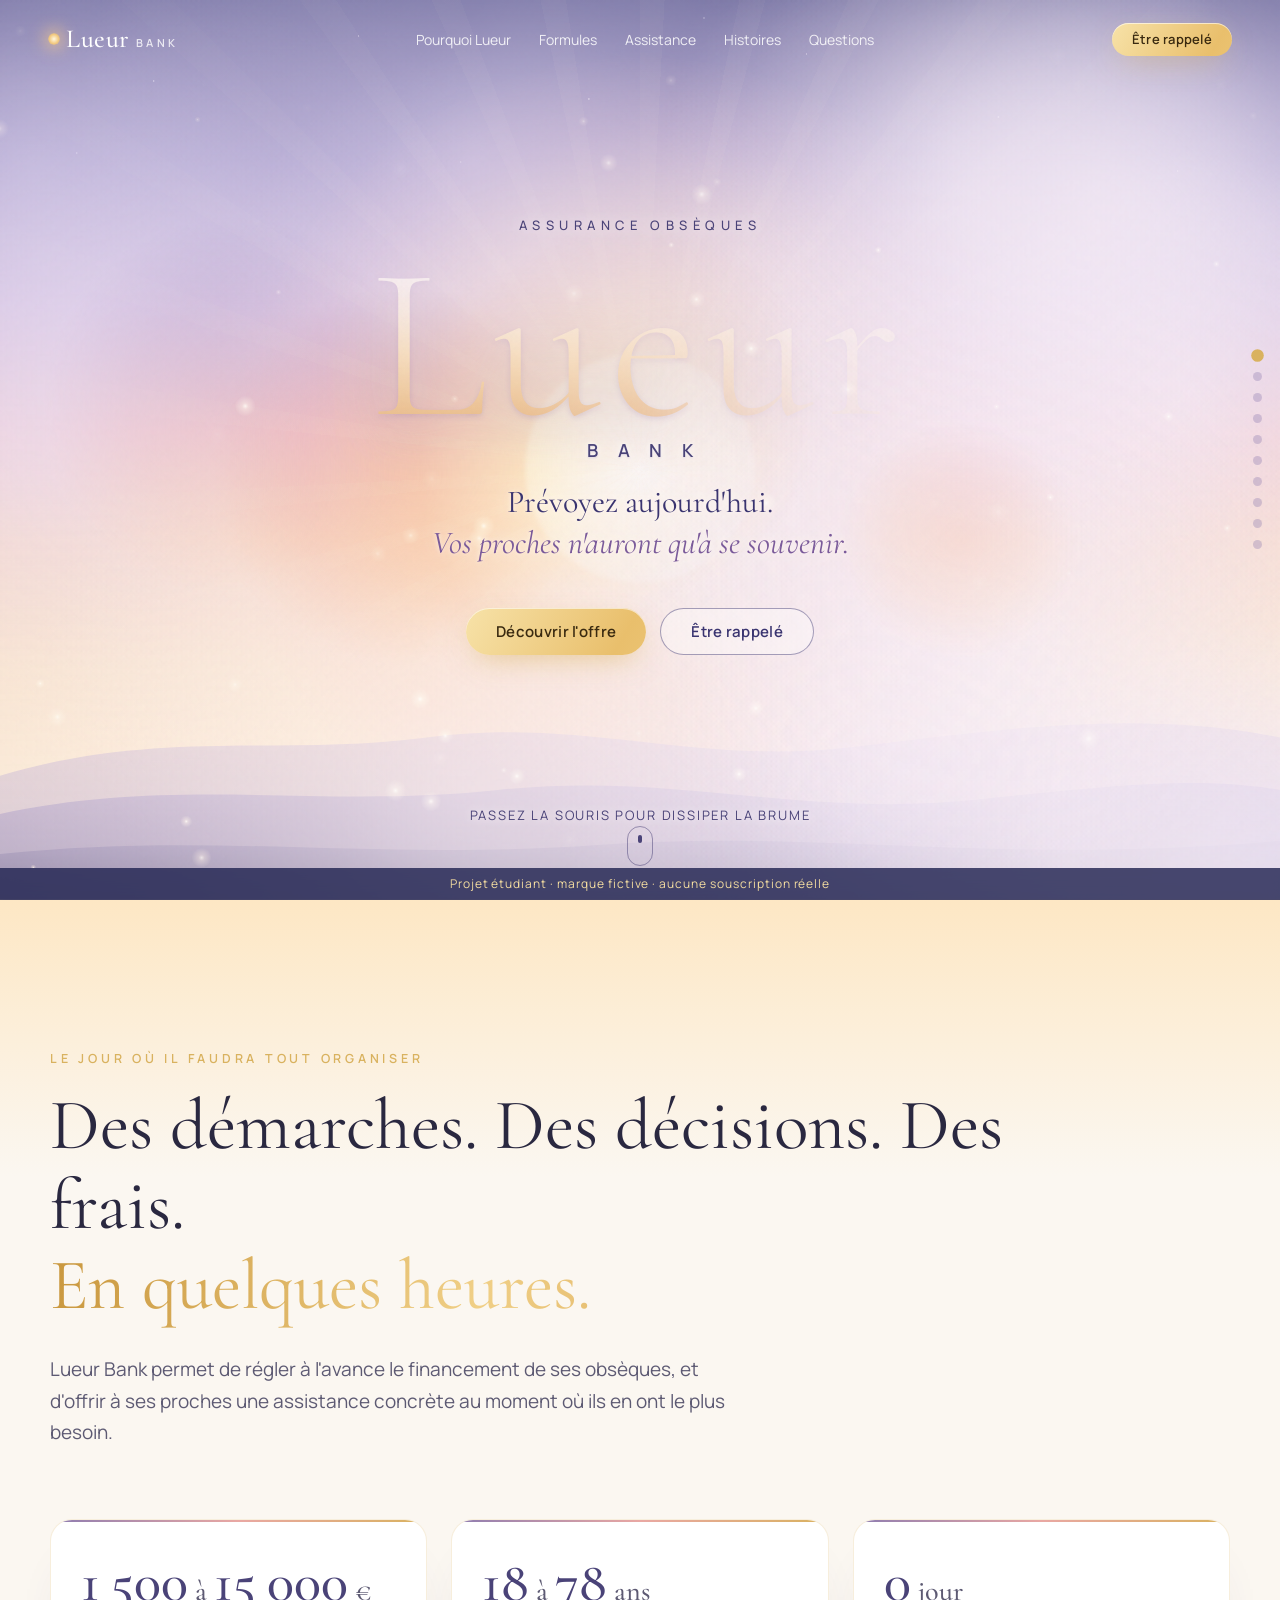
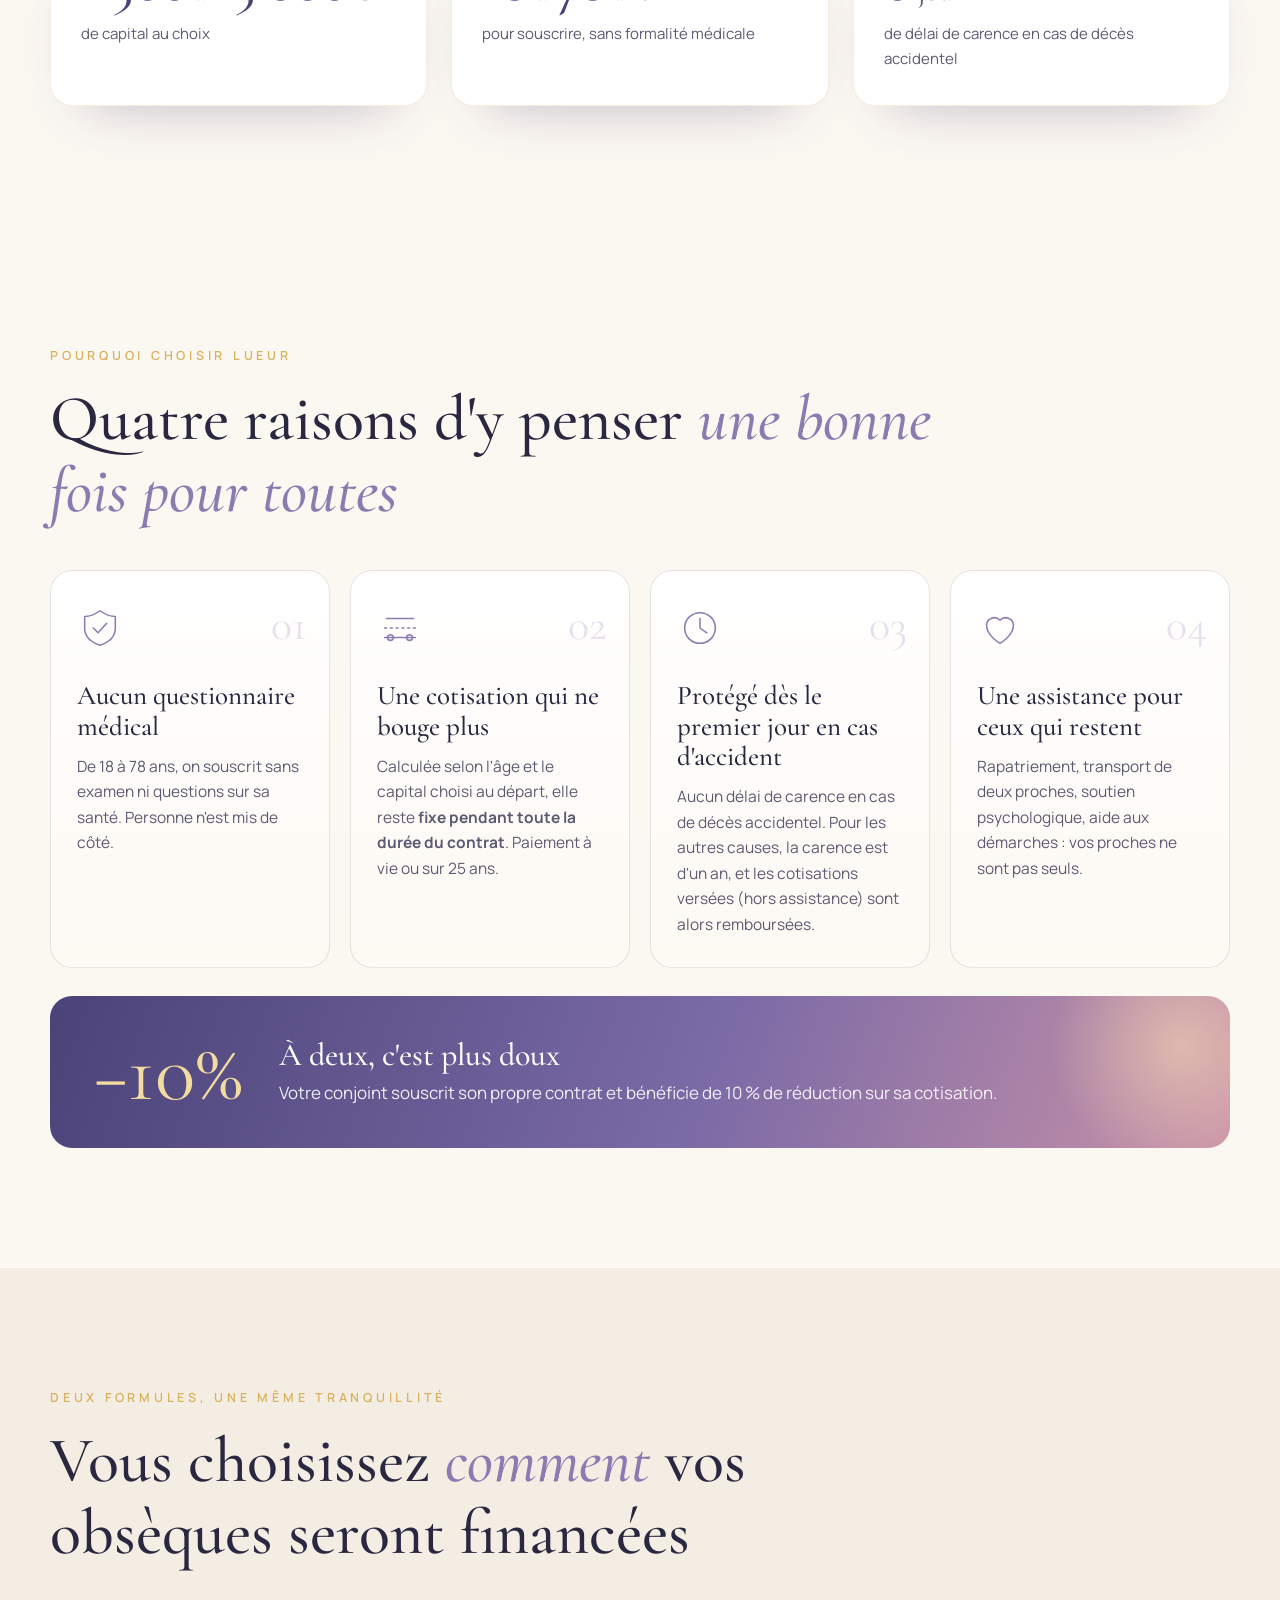
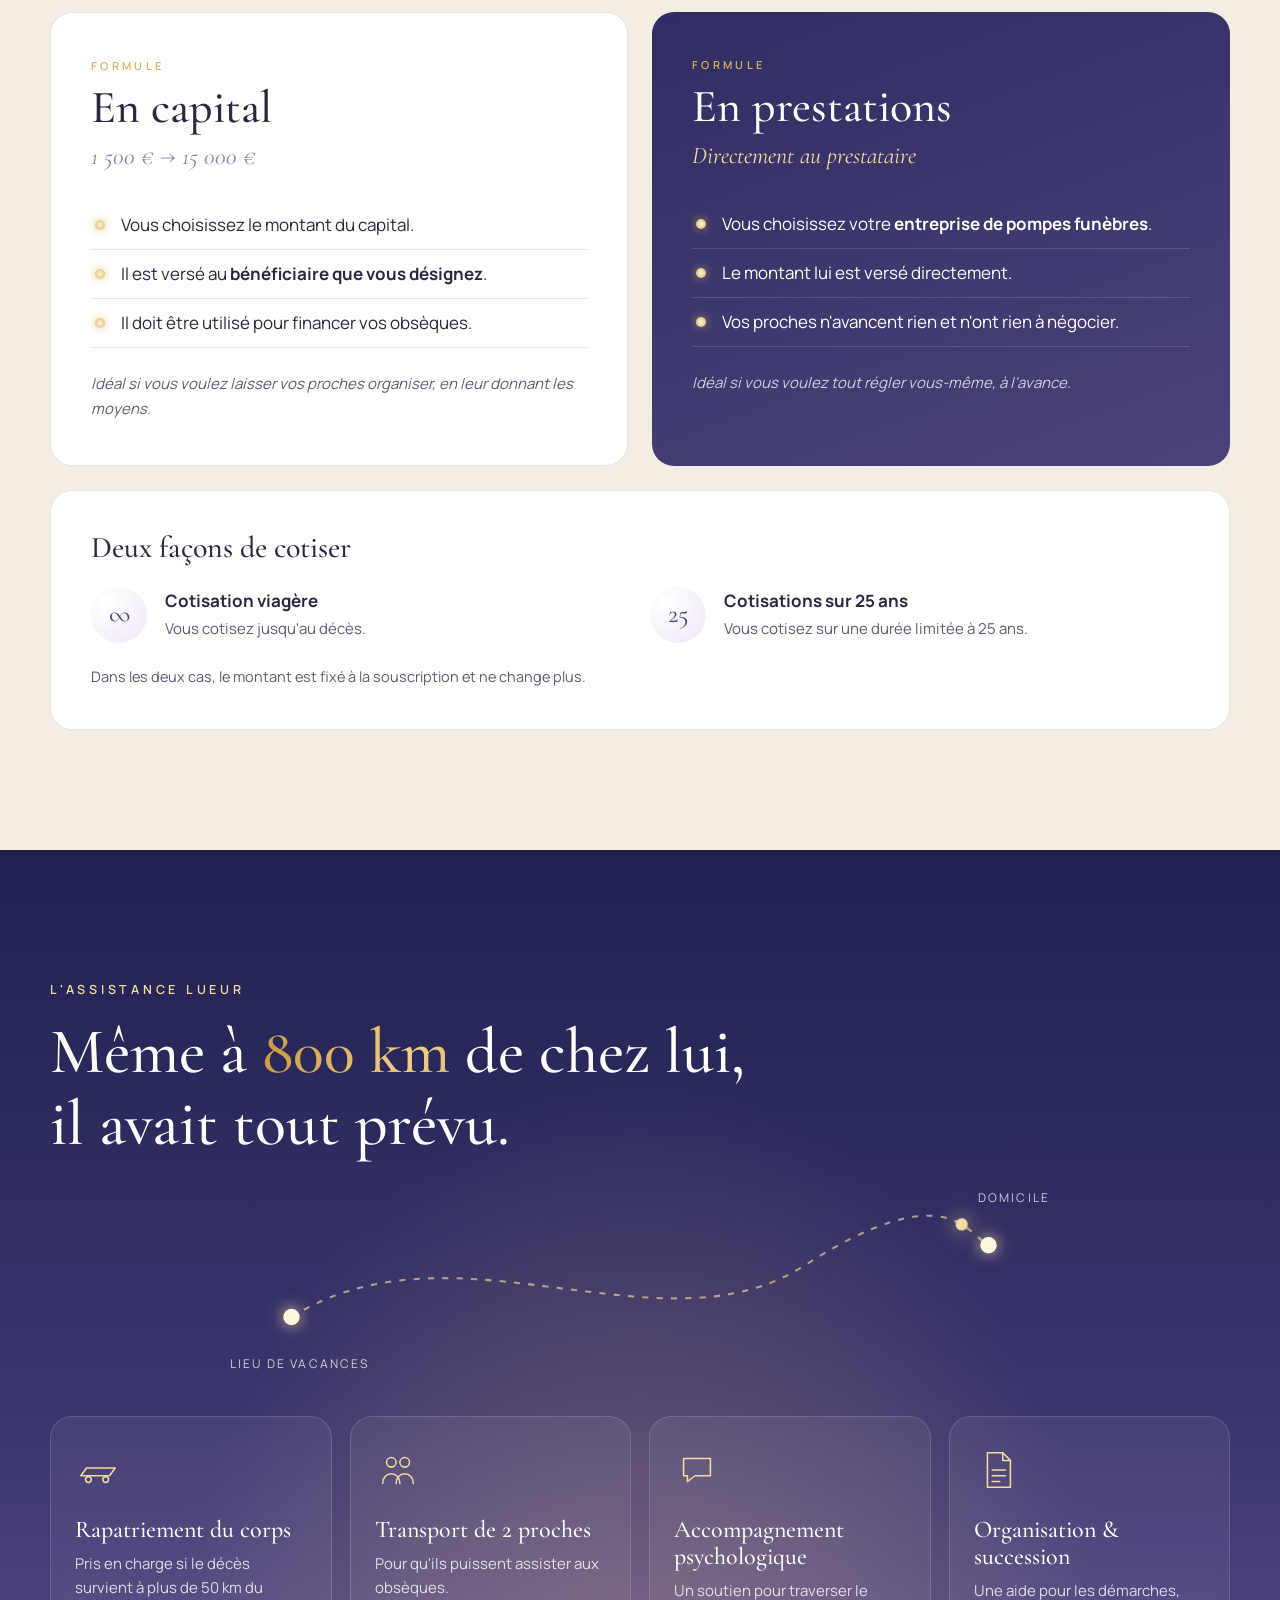
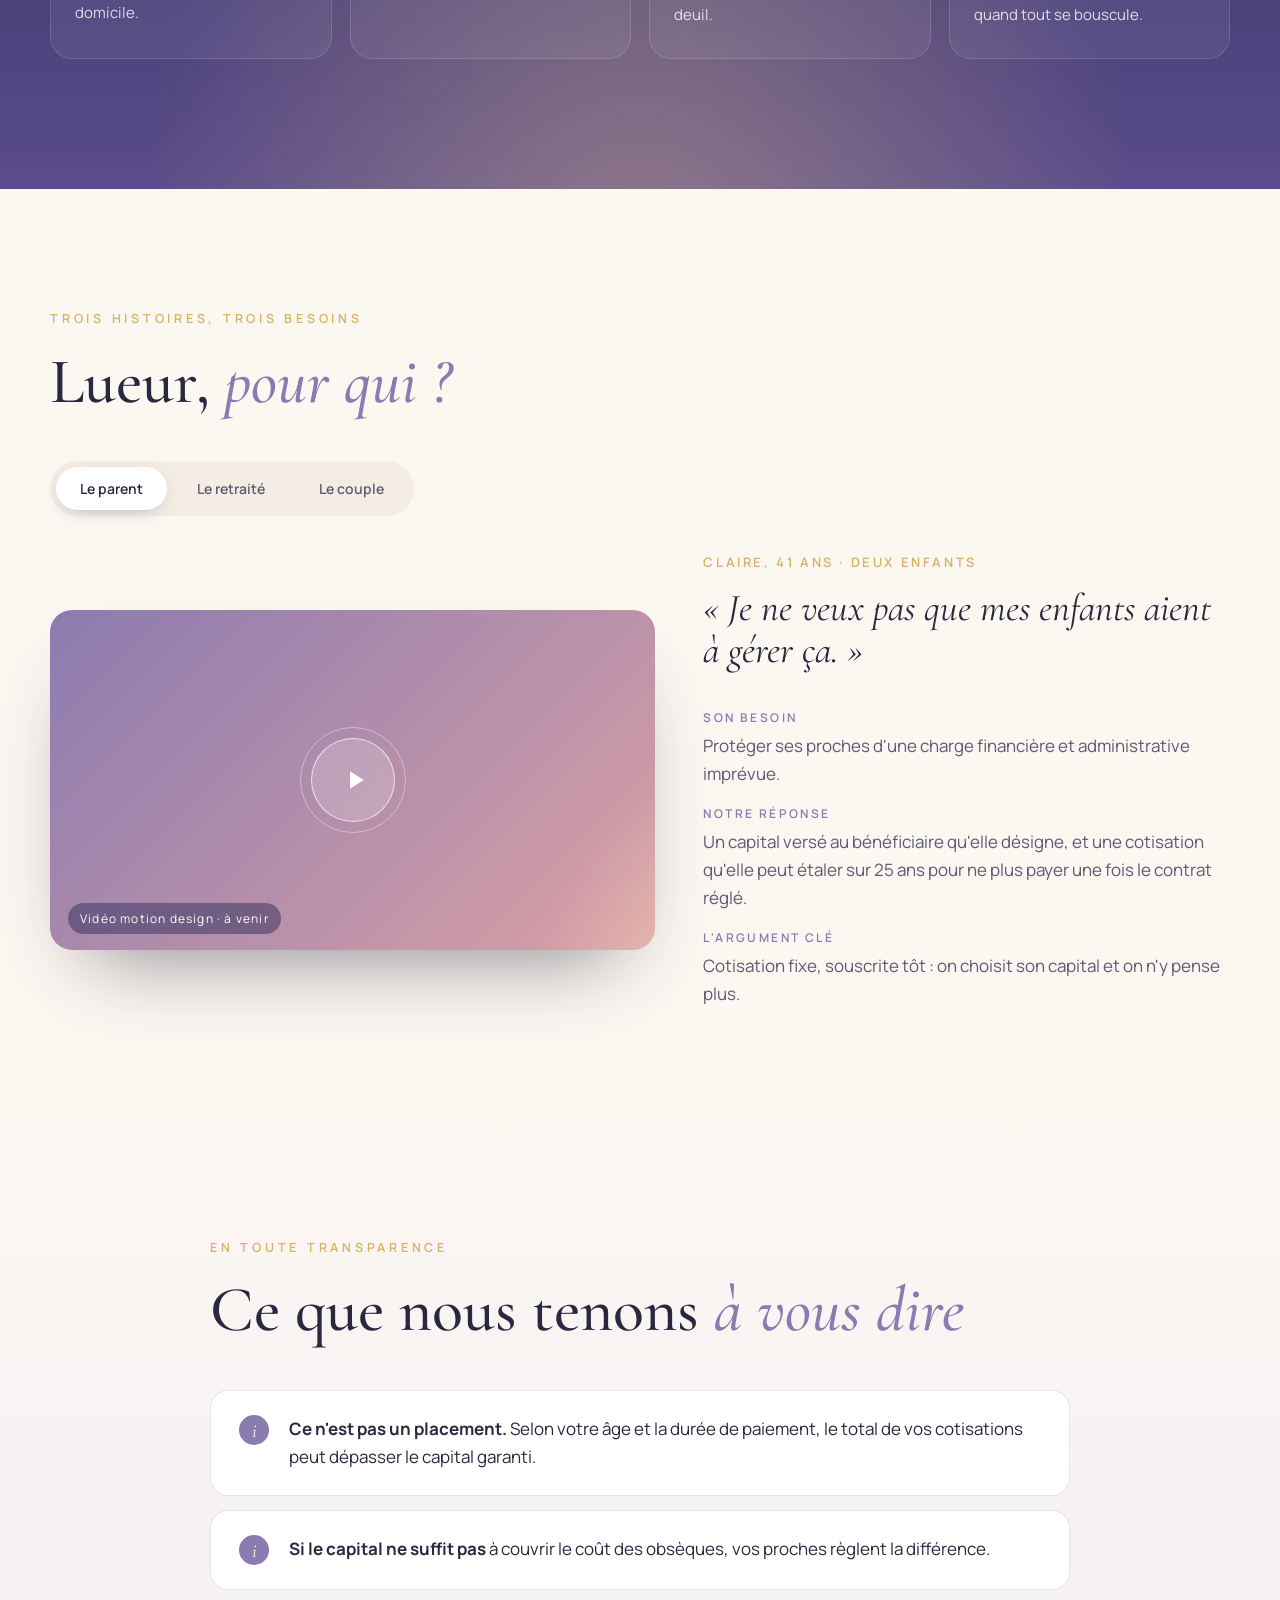
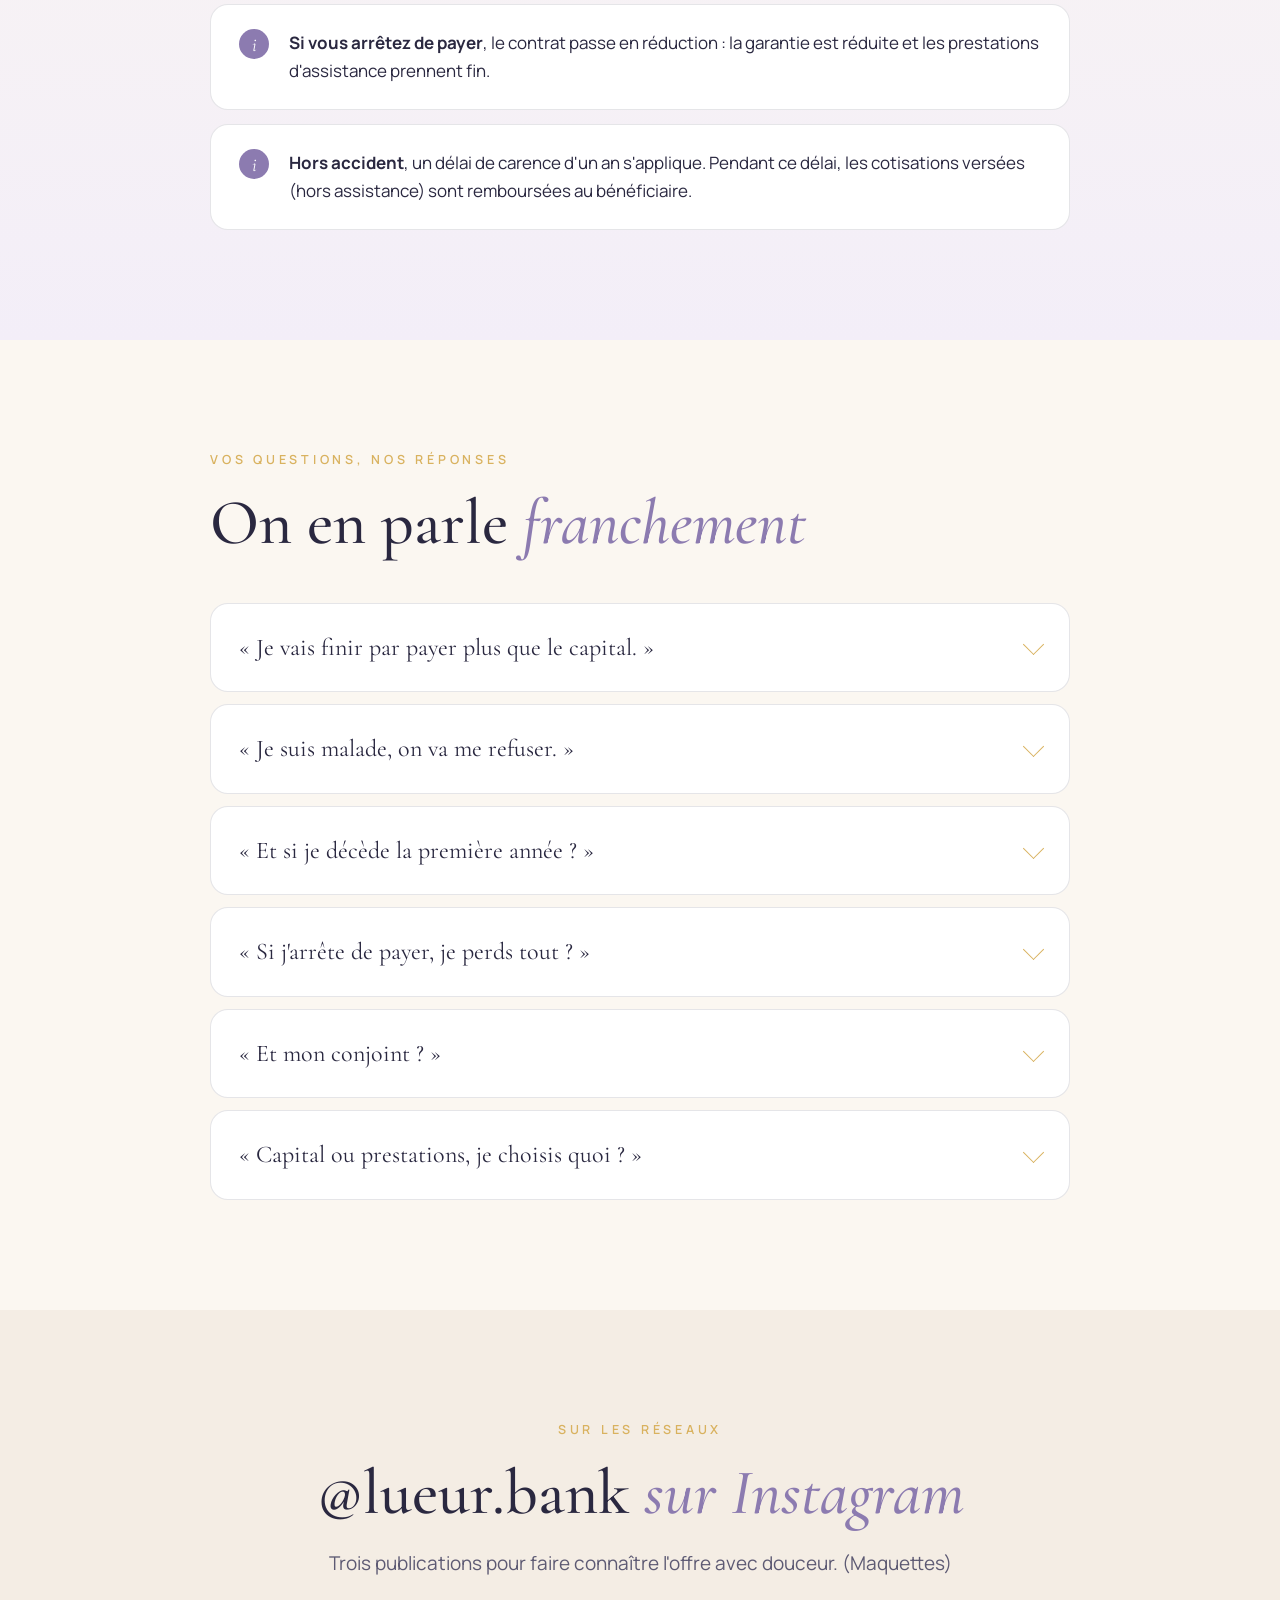
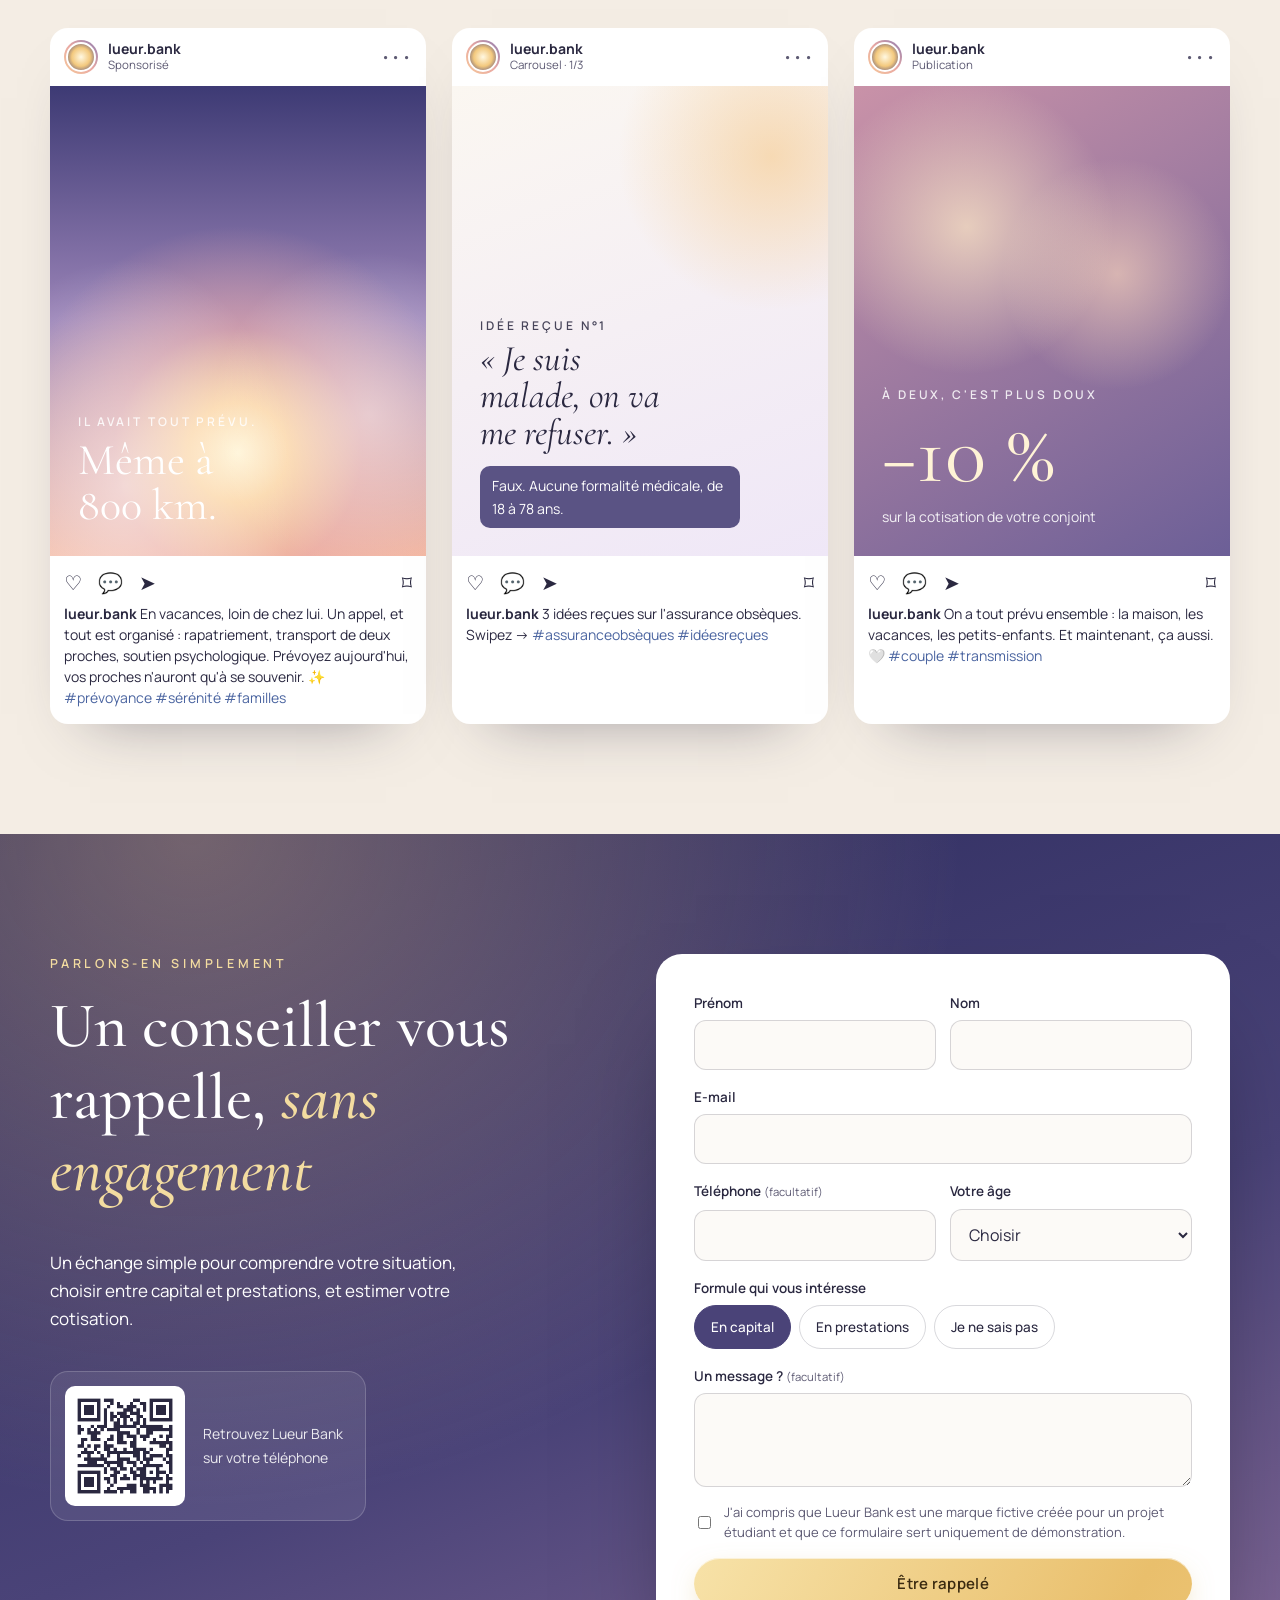
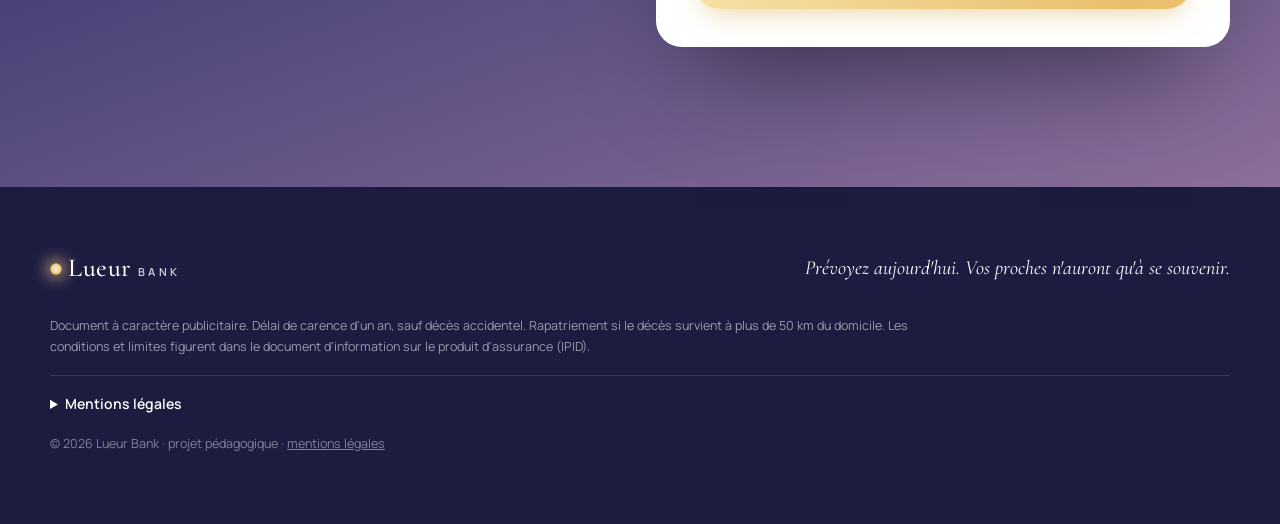
==== index.html @ b7b592e9 "Landing page Lueur Bank (projet étudiant, marque fictive) Co-Authored-By: Claude Opus 5.5 <noreply@a" ====
<!doctype html>
<html lang="fr">
<head>
<meta charset="utf-8">
<meta name="viewport" content="width=device-width, initial-scale=1">
<title>Lueur Bank · Assurance obsèques</title>
<meta name="description" content="Lueur Bank, l'assurance obsèques qui soulage vos proches. Projet étudiant, marque fictive.">
<meta name="robots" content="noindex">
<meta name="theme-color" content="#2b2d5c">
<link rel="icon" href="data:image/svg+xml,%3Csvg xmlns='http://www.w3.org/2000/svg' viewBox='0 0 64 64'%3E%3Cdefs%3E%3CradialGradient id='g'%3E%3Cstop offset='0' stop-color='%23fff6dc'/%3E%3Cstop offset='.5' stop-color='%23f6c98a'/%3E%3Cstop offset='1' stop-color='%23e9a8a3' stop-opacity='0'/%3E%3C/radialGradient%3E%3C/defs%3E%3Ccircle cx='32' cy='32' r='30' fill='url(%23g)'/%3E%3C/svg%3E">
<link rel="preconnect" href="https://fonts.googleapis.com">
<link rel="preconnect" href="https://fonts.gstatic.com" crossorigin>
<link href="https://fonts.googleapis.com/css2?family=Cormorant+Garamond:ital,wght@0,300;0,400;0,500;0,600;1,300;1,400&family=Manrope:wght@300;400;500;600;700&display=swap" rel="stylesheet">
<link rel="stylesheet" href="style.css">
</head>
<body>

<div class="fiction-ribbon">Projet étudiant · marque fictive · aucune souscription réelle</div>

<header class="topbar" id="topbar">
  <a href="#accueil" class="brand" aria-label="Lueur Bank, accueil">
    <span class="brand-dot"></span><span class="brand-name">Lueur</span><span class="brand-bank">Bank</span>
  </a>
  <nav class="topnav" aria-label="Navigation principale">
    <a href="#raisons">Pourquoi Lueur</a>
    <a href="#formules">Formules</a>
    <a href="#assistance">Assistance</a>
    <a href="#histoires">Histoires</a>
    <a href="#questions">Questions</a>
  </nav>
  <a href="#contact" class="btn btn-small">Être rappelé</a>
</header>

<nav class="dots" aria-label="Sections"></nav>

<main>

<!-- ============ HERO ============ -->
<section class="hero" id="accueil" data-title="Accueil">
  <div class="sky" aria-hidden="true">
    <div class="sky-stars"></div>
    <div class="sun"><div class="sun-core"></div></div>
    <div class="rays"></div>
    <svg class="hills" viewBox="0 0 1440 320" preserveAspectRatio="none">
      <defs>
        <linearGradient id="h1" x1="0" y1="0" x2="0" y2="1"><stop offset="0" stop-color="#b9a3c9"/><stop offset="1" stop-color="#8c7bb0"/></linearGradient>
        <linearGradient id="h2" x1="0" y1="0" x2="0" y2="1"><stop offset="0" stop-color="#9a87bb"/><stop offset="1" stop-color="#6c5f97"/></linearGradient>
        <linearGradient id="h3" x1="0" y1="0" x2="0" y2="1"><stop offset="0" stop-color="#7a6ba3"/><stop offset="1" stop-color="#4a4378"/></linearGradient>
      </defs>
      <path fill="url(#h1)" opacity=".55" d="M0 190 C 180 140 320 170 480 150 C 660 128 780 180 960 160 C 1120 142 1280 120 1440 150 L1440 320 L0 320Z"/>
      <path fill="url(#h2)" opacity=".75" d="M0 230 C 200 190 360 225 560 205 C 760 185 900 235 1100 215 C 1250 200 1350 190 1440 205 L1440 320 L0 320Z"/>
      <path fill="url(#h3)" d="M0 272 C 240 248 420 280 680 262 C 920 246 1120 284 1440 258 L1440 320 L0 320Z"/>
    </svg>
  </div>

  <div class="hero-content hero-under" aria-hidden="true">
    <p class="ghost eyebrow reveal-hero" style="--d:.4s">Assurance obsèques</p>
    <div class="hero-title">
      <span class="ht-word" aria-hidden="true">
        <span style="--i:0">L</span><span style="--i:1">u</span><span style="--i:2">e</span><span style="--i:3">u</span><span style="--i:4">r</span>
      </span>
      <span class="ht-bank" aria-hidden="true">Bank</span>
    </div>
    <p class="ghost hero-tagline reveal-hero" style="--d:2.2s">Prévoyez aujourd'hui.<br><em>Vos proches n'auront qu'à se souvenir.</em></p>
    <div class="ghost hero-ctas reveal-hero" style="--d:2.6s">
      <a href="#raisons" class="btn">Découvrir l'offre</a>
      <a href="#contact" class="btn btn-ghost">Être rappelé</a>
    </div>
  </div>

  <canvas class="fog" id="fog" aria-hidden="true"></canvas>
  <canvas class="motes" id="motes" aria-hidden="true"></canvas>

  <div class="hero-content hero-over">
    <p class="eyebrow reveal-hero" style="--d:.4s">Assurance obsèques</p>
    <h1 class="hero-title" aria-label="Lueur Bank">
      <span class="ht-word ghost" aria-hidden="true">
        <span style="--i:0">L</span><span style="--i:1">u</span><span style="--i:2">e</span><span style="--i:3">u</span><span style="--i:4">r</span>
      </span>
      <span class="ht-bank ghost" aria-hidden="true">Bank</span>
    </h1>
    <p class="hero-tagline reveal-hero" style="--d:2.2s">Prévoyez aujourd'hui.<br><em>Vos proches n'auront qu'à se souvenir.</em></p>
    <div class="hero-ctas reveal-hero" style="--d:2.6s">
      <a href="#raisons" class="btn">Découvrir l'offre</a>
      <a href="#contact" class="btn btn-ghost">Être rappelé</a>
    </div>
  </div>


  <p class="hero-hint" id="heroHint"><span class="hint-pc">Passez la souris pour dissiper la brume</span><span class="hint-mobile">Touchez l'écran pour dissiper la brume</span></p>
  <a href="#promesse" class="scroll-cue" aria-label="Descendre"><span></span></a>
</section>

<!-- ============ PROMESSE ============ -->
<section class="promise" id="promesse" data-title="La promesse">
  <div class="wrap">
    <p class="kicker reveal">Le jour où il faudra tout organiser</p>
    <h2 class="big-line reveal">Des démarches. Des décisions. Des frais.<br><span class="gold-text">En quelques heures.</span></h2>
    <p class="lead reveal">Lueur Bank permet de régler à l'avance le financement de ses obsèques, et d'offrir à ses proches une assistance concrète au moment où ils en ont le plus besoin.</p>

    <div class="stats">
      <div class="stat reveal">
        <div class="stat-num"><span data-count="1500" data-format="eur">1 500</span><small> à </small><span data-count="15000" data-format="eur">15 000</span><small> €</small></div>
        <div class="stat-label">de capital au choix</div>
      </div>
      <div class="stat reveal">
        <div class="stat-num"><span data-count="18">18</span><small> à </small><span data-count="78">78</span><small> ans</small></div>
        <div class="stat-label">pour souscrire, sans formalité médicale</div>
      </div>
      <div class="stat reveal">
        <div class="stat-num"><span data-count="0" data-from="365">0</span><small> jour</small></div>
        <div class="stat-label">de délai de carence en cas de décès accidentel</div>
      </div>
    </div>
  </div>
</section>

<!-- ============ RAISONS ============ -->
<section class="reasons" id="raisons" data-title="Pourquoi Lueur">
  <div class="wrap">
    <p class="kicker reveal">Pourquoi choisir Lueur</p>
    <h2 class="section-title reveal">Quatre raisons d'y penser <em>une bonne fois pour toutes</em></h2>

    <div class="reason-grid">
      <article class="reason reveal">
        <div class="reason-n">01</div>
        <svg class="ico" viewBox="0 0 48 48" aria-hidden="true"><path d="M24 6c-7 5-13 6-16 6v12c0 9 7 15 16 18 9-3 16-9 16-18V12c-3 0-9-1-16-6z"/><path d="M17 24l5 5 9-10"/></svg>
        <h3>Aucun questionnaire médical</h3>
        <p>De 18 à 78 ans, on souscrit sans examen ni questions sur sa santé. Personne n'est mis de côté.</p>
      </article>
      <article class="reason reveal">
        <div class="reason-n">02</div>
        <svg class="ico" viewBox="0 0 48 48" aria-hidden="true"><path d="M8 34h32"/><path d="M8 24h32" stroke-dasharray="2 4"/><circle cx="14" cy="34" r="3"/><circle cx="34" cy="34" r="3"/><path d="M10 14h28"/></svg>
        <h3>Une cotisation qui ne bouge plus</h3>
        <p>Calculée selon l'âge et le capital choisi au départ, elle reste <strong>fixe pendant toute la durée du contrat</strong>. Paiement à vie ou sur 25 ans.</p>
      </article>
      <article class="reason reveal">
        <div class="reason-n">03</div>
        <svg class="ico" viewBox="0 0 48 48" aria-hidden="true"><circle cx="24" cy="24" r="16"/><path d="M24 14v10l7 5"/></svg>
        <h3>Protégé dès le premier jour en cas d'accident</h3>
        <p>Aucun délai de carence en cas de décès accidentel. Pour les autres causes, la carence est d'un an, et les cotisations versées (hors assistance) sont alors remboursées.</p>
      </article>
      <article class="reason reveal">
        <div class="reason-n">04</div>
        <svg class="ico" viewBox="0 0 48 48" aria-hidden="true"><path d="M24 40s-14-8-14-19a8 8 0 0114-5 8 8 0 0114 5c0 11-14 19-14 19z"/></svg>
        <h3>Une assistance pour ceux qui restent</h3>
        <p>Rapatriement, transport de deux proches, soutien psychologique, aide aux démarches : vos proches ne sont pas seuls.</p>
      </article>
    </div>

    <div class="couple-band reveal">
      <div class="couple-pct"><span>−10</span>%</div>
      <div>
        <h3>À deux, c'est plus doux</h3>
        <p>Votre conjoint souscrit son propre contrat et bénéficie de 10 % de réduction sur sa cotisation.</p>
      </div>
    </div>
  </div>
</section>

<!-- ============ FORMULES ============ -->
<section class="formulas" id="formules" data-title="Formules">
  <div class="wrap">
    <p class="kicker reveal">Deux formules, une même tranquillité</p>
    <h2 class="section-title reveal">Vous choisissez <em>comment</em> vos obsèques seront financées</h2>

    <div class="formula-grid">
      <article class="formula reveal">
        <div class="formula-tag">Formule</div>
        <h3>En capital</h3>
        <p class="formula-amount">1 500 € → 15 000 €</p>
        <ul>
          <li>Vous choisissez le montant du capital.</li>
          <li>Il est versé au <strong>bénéficiaire que vous désignez</strong>.</li>
          <li>Il doit être utilisé pour financer vos obsèques.</li>
        </ul>
        <p class="formula-for">Idéal si vous voulez laisser vos proches organiser, en leur donnant les moyens.</p>
      </article>
      <article class="formula formula-alt reveal">
        <div class="formula-tag">Formule</div>
        <h3>En prestations</h3>
        <p class="formula-amount">Directement au prestataire</p>
        <ul>
          <li>Vous choisissez votre <strong>entreprise de pompes funèbres</strong>.</li>
          <li>Le montant lui est versé directement.</li>
          <li>Vos proches n'avancent rien et n'ont rien à négocier.</li>
        </ul>
        <p class="formula-for">Idéal si vous voulez tout régler vous-même, à l'avance.</p>
      </article>
    </div>

    <div class="pay reveal">
      <h3>Deux façons de cotiser</h3>
      <div class="pay-grid">
        <div class="pay-item">
          <div class="pay-ico">∞</div>
          <div><strong>Cotisation viagère</strong><p>Vous cotisez jusqu'au décès.</p></div>
        </div>
        <div class="pay-item">
          <div class="pay-ico">25</div>
          <div><strong>Cotisations sur 25 ans</strong><p>Vous cotisez sur une durée limitée à 25 ans.</p></div>
        </div>
      </div>
      <p class="pay-note">Dans les deux cas, le montant est fixé à la souscription et ne change plus.</p>
    </div>
  </div>
</section>

<!-- ============ ASSISTANCE ============ -->
<section class="assist" id="assistance" data-title="Assistance">
  <div class="wrap">
    <p class="kicker reveal">L'assistance Lueur</p>
    <h2 class="section-title light reveal">Même à <span class="gold-text">800 km</span> de chez lui,<br>il avait tout prévu.</h2>

    <div class="journey reveal" aria-hidden="true">
      <svg viewBox="0 0 800 160" class="journey-svg">
        <path id="jpath" d="M60 120 C 220 20 420 160 560 70 S 720 40 740 50" class="journey-line"/>
        <circle cx="60" cy="120" r="8" class="j-pt"/>
        <circle cx="740" cy="50" r="8" class="j-pt"/>
        <circle r="6" class="j-runner"><animateMotion dur="5s" repeatCount="indefinite" rotate="auto"><mpath href="#jpath"/></animateMotion></circle>
      </svg>
      <div class="j-label j-a">Lieu de vacances</div>
      <div class="j-label j-b">Domicile</div>
    </div>

    <div class="assist-grid">
      <div class="assist-item reveal">
        <svg class="ico" viewBox="0 0 48 48"><path d="M6 30h30l6-8H12z"/><circle cx="14" cy="34" r="3"/><circle cx="32" cy="34" r="3"/></svg>
        <h3>Rapatriement du corps</h3>
        <p>Pris en charge si le décès survient à plus de 50 km du domicile.</p>
      </div>
      <div class="assist-item reveal">
        <svg class="ico" viewBox="0 0 48 48"><circle cx="17" cy="16" r="5"/><circle cx="31" cy="16" r="5"/><path d="M8 38c0-6 4-10 9-10s9 4 9 10M22 38c0-6 4-10 9-10s9 4 9 10"/></svg>
        <h3>Transport de 2 proches</h3>
        <p>Pour qu'ils puissent assister aux obsèques.</p>
      </div>
      <div class="assist-item reveal">
        <svg class="ico" viewBox="0 0 48 48"><path d="M10 12h28v18H22l-8 6v-6h-4z"/></svg>
        <h3>Accompagnement psychologique</h3>
        <p>Un soutien pour traverser le deuil.</p>
      </div>
      <div class="assist-item reveal">
        <svg class="ico" viewBox="0 0 48 48"><path d="M14 6h16l8 8v28H14z"/><path d="M30 6v8h8M19 24h14M19 30h14M19 36h8"/></svg>
        <h3>Organisation & succession</h3>
        <p>Une aide pour les démarches, quand tout se bouscule.</p>
      </div>
    </div>
  </div>
</section>

<!-- ============ PERSONAS ============ -->
<section class="stories" id="histoires" data-title="Histoires">
  <div class="wrap">
    <p class="kicker reveal">Trois histoires, trois besoins</p>
    <h2 class="section-title reveal">Lueur, <em>pour qui ?</em></h2>

    <div class="persona-tabs reveal" role="tablist">
      <button role="tab" aria-selected="true" data-p="0">Le parent</button>
      <button role="tab" aria-selected="false" data-p="1">Le retraité</button>
      <button role="tab" aria-selected="false" data-p="2">Le couple</button>
    </div>

    <div class="personas">
      <!-- Persona 1 -->
      <article class="persona is-active" data-p="0">
        <div class="video-slot" data-video="persona-parent">
          <div class="video-bg vb1"></div>
          <button class="play" aria-label="Vidéo à venir"><svg viewBox="0 0 24 24"><path d="M8 5v14l11-7z"/></svg></button>
          <span class="video-tag">Vidéo motion design · à venir</span>
        </div>
        <div class="persona-body">
          <p class="persona-who">Claire, 41 ans · deux enfants</p>
          <h3>« Je ne veux pas que mes enfants aient à gérer ça. »</h3>
          <dl>
            <dt>Son besoin</dt><dd>Protéger ses proches d'une charge financière et administrative imprévue.</dd>
            <dt>Notre réponse</dt><dd>Un capital versé au bénéficiaire qu'elle désigne, et une cotisation qu'elle peut étaler sur 25 ans pour ne plus payer une fois le contrat réglé.</dd>
            <dt>L'argument clé</dt><dd>Cotisation fixe, souscrite tôt : on choisit son capital et on n'y pense plus.</dd>
          </dl>
        </div>
      </article>
      <!-- Persona 2 -->
      <article class="persona" data-p="1">
        <div class="video-slot" data-video="persona-retraite">
          <div class="video-bg vb2"></div>
          <button class="play" aria-label="Vidéo à venir"><svg viewBox="0 0 24 24"><path d="M8 5v14l11-7z"/></svg></button>
          <span class="video-tag">Vidéo motion design · à venir</span>
        </div>
        <div class="persona-body">
          <p class="persona-who">Jean, 70 ans · jeune retraité, voyageur</p>
          <h3>« Si un jour il m'arrive quelque chose… tu appelles ce numéro. C'est tout. »</h3>
          <dl>
            <dt>Son besoin</dt><dd>Partir l'esprit libre, sans faire peser sur sa fille le poids des démarches s'il arrivait quelque chose loin de chez lui.</dd>
            <dt>Notre réponse</dt><dd>Souscription possible jusqu'à 78 ans sans formalité médicale, et une assistance qui organise le rapatriement au-delà de 50 km du domicile.</dd>
            <dt>L'argument clé</dt><dd>Un seul appel pour ses proches. Même à 800 km.</dd>
          </dl>
        </div>
      </article>
      <!-- Persona 3 -->
      <article class="persona" data-p="2">
        <div class="video-slot" data-video="persona-couple">
          <div class="video-bg vb3"></div>
          <button class="play" aria-label="Vidéo à venir"><svg viewBox="0 0 24 24"><path d="M8 5v14l11-7z"/></svg></button>
          <span class="video-tag">Vidéo motion design · à venir</span>
        </div>
        <div class="persona-body">
          <p class="persona-who">Martine & Alain, 60 et 62 ans</p>
          <h3>« On a tout prévu pour la maison. Pas encore pour ça. »</h3>
          <dl>
            <dt>Leur besoin</dt><dd>Organiser les choses à deux, sans laisser la question à leurs enfants.</dd>
            <dt>Notre réponse</dt><dd>Deux contrats séparés, chacun avec sa formule, et 10 % de réduction sur la cotisation du conjoint.</dd>
            <dt>L'argument clé</dt><dd>Une décision prise ensemble, une fois pour toutes.</dd>
          </dl>
        </div>
      </article>
    </div>
  </div>
</section>

<!-- ============ TRANSPARENCE ============ -->
<section class="truth" id="transparence" data-title="Transparence">
  <div class="wrap narrow">
    <p class="kicker reveal">En toute transparence</p>
    <h2 class="section-title reveal">Ce que nous tenons <em>à vous dire</em></h2>
    <div class="truth-list">
      <div class="truth-item reveal"><span class="t-mark">i</span><p><strong>Ce n'est pas un placement.</strong> Selon votre âge et la durée de paiement, le total de vos cotisations peut dépasser le capital garanti.</p></div>
      <div class="truth-item reveal"><span class="t-mark">i</span><p><strong>Si le capital ne suffit pas</strong> à couvrir le coût des obsèques, vos proches règlent la différence.</p></div>
      <div class="truth-item reveal"><span class="t-mark">i</span><p><strong>Si vous arrêtez de payer</strong>, le contrat passe en réduction : la garantie est réduite et les prestations d'assistance prennent fin.</p></div>
      <div class="truth-item reveal"><span class="t-mark">i</span><p><strong>Hors accident</strong>, un délai de carence d'un an s'applique. Pendant ce délai, les cotisations versées (hors assistance) sont remboursées au bénéficiaire.</p></div>
    </div>
  </div>
</section>

<!-- ============ FAQ ============ -->
<section class="faq" id="questions" data-title="Questions">
  <div class="wrap narrow">
    <p class="kicker reveal">Vos questions, nos réponses</p>
    <h2 class="section-title reveal">On en parle <em>franchement</em></h2>
    <div class="faq-list">
      <details class="reveal">
        <summary>« Je vais finir par payer plus que le capital. »</summary>
        <p>C'est possible si vous cotisez longtemps, et nous préférons vous le dire. Pour limiter ce risque, choisissez le paiement sur 25 ans plutôt que viager. Et gardez en tête que ce n'est pas un placement : c'est la certitude que vos obsèques sont financées et que vos proches seront accompagnés.</p>
      </details>
      <details class="reveal">
        <summary>« Je suis malade, on va me refuser. »</summary>
        <p>Non. Il n'y a aucune formalité médicale : la souscription est ouverte de 18 à 78 ans, sans questionnaire de santé.</p>
      </details>
      <details class="reveal">
        <summary>« Et si je décède la première année ? »</summary>
        <p>En cas d'accident, vous êtes couvert dès le premier jour. Pour les autres causes, les cotisations versées (hors assistance) sont remboursées à votre bénéficiaire.</p>
      </details>
      <details class="reveal">
        <summary>« Si j'arrête de payer, je perds tout ? »</summary>
        <p>Non. Le contrat passe en réduction : vous conservez une garantie, réduite, mais les prestations d'assistance s'arrêtent.</p>
      </details>
      <details class="reveal">
        <summary>« Et mon conjoint ? »</summary>
        <p>Il ou elle souscrit son propre contrat et bénéficie de 10 % de réduction sur sa cotisation.</p>
      </details>
      <details class="reveal">
        <summary>« Capital ou prestations, je choisis quoi ? »</summary>
        <p>Le capital laisse à votre bénéficiaire la main sur l'organisation, avec l'obligation de l'utiliser pour les obsèques. Les prestations règlent directement l'entreprise funéraire que vous avez choisie : vos proches n'ont rien à avancer.</p>
      </details>
    </div>
  </div>
</section>

<!-- ============ INSTAGRAM ============ -->
<section class="insta" id="instagram" data-title="Instagram">
  <div class="wrap">
    <p class="kicker reveal">Sur les réseaux</p>
    <h2 class="section-title reveal">@lueur.bank <em>sur Instagram</em></h2>
    <p class="lead center reveal">Trois publications pour faire connaître l'offre avec douceur. <span class="muted">(Maquettes)</span></p>

    <div class="insta-grid">
      <article class="post reveal">
        <header><span class="avatar"></span><div><strong>lueur.bank</strong><small>Sponsorisé</small></div><span class="more">•••</span></header>
        <div class="post-img pi1">
          <div class="pi-text"><span class="pi-small">Il avait tout prévu.</span><span class="pi-big">Même à<br>800 km.</span></div>
        </div>
        <div class="post-actions"><span>♡</span><span>💬</span><span>➤</span><span class="save">⌑</span></div>
        <p class="post-cap"><strong>lueur.bank</strong> En vacances, loin de chez lui. Un appel, et tout est organisé : rapatriement, transport de deux proches, soutien psychologique. Prévoyez aujourd'hui, vos proches n'auront qu'à se souvenir. ✨ <span class="tags">#prévoyance #sérénité #familles</span></p>
      </article>

      <article class="post reveal">
        <header><span class="avatar"></span><div><strong>lueur.bank</strong><small>Carrousel · 1/3</small></div><span class="more">•••</span></header>
        <div class="post-img pi2">
          <div class="pi-text"><span class="pi-small">Idée reçue n°1</span><span class="pi-big">« Je suis<br>malade, on va<br>me refuser. »</span><span class="pi-answer">Faux. Aucune formalité médicale, de 18 à 78 ans.</span></div>
        </div>
        <div class="post-actions"><span>♡</span><span>💬</span><span>➤</span><span class="save">⌑</span></div>
        <p class="post-cap"><strong>lueur.bank</strong> 3 idées reçues sur l'assurance obsèques. Swipez → <span class="tags">#assuranceobsèques #idéesreçues</span></p>
      </article>

      <article class="post reveal">
        <header><span class="avatar"></span><div><strong>lueur.bank</strong><small>Publication</small></div><span class="more">•••</span></header>
        <div class="post-img pi3">
          <div class="pi-text"><span class="pi-small">À deux, c'est plus doux</span><span class="pi-big">−10 %</span><span class="pi-answer">sur la cotisation de votre conjoint</span></div>
        </div>
        <div class="post-actions"><span>♡</span><span>💬</span><span>➤</span><span class="save">⌑</span></div>
        <p class="post-cap"><strong>lueur.bank</strong> On a tout prévu ensemble : la maison, les vacances, les petits-enfants. Et maintenant, ça aussi. 🤍 <span class="tags">#couple #transmission</span></p>
      </article>
    </div>
  </div>
</section>

<!-- ============ CONTACT ============ -->
<section class="contact" id="contact" data-title="Contact">
  <div class="wrap contact-grid">
    <div class="contact-intro">
      <p class="kicker reveal">Parlons-en simplement</p>
      <h2 class="section-title light reveal">Un conseiller vous rappelle, <em>sans engagement</em></h2>
      <p class="reveal">Un échange simple pour comprendre votre situation, choisir entre capital et prestations, et estimer votre cotisation.</p>
      <div class="qr-card reveal" id="qrCard">
        <img src="qr.png" alt="QR code vers le site Lueur Bank" width="120" height="120" onerror="this.closest('.qr-card').hidden=true">
        <p>Retrouvez Lueur Bank<br>sur votre téléphone</p>
      </div>
    </div>

    <form class="form reveal" name="rappel" method="POST" action="/merci.html" data-netlify="true" netlify-honeypot="bot-field">
      <input type="hidden" name="form-name" value="rappel">
      <p class="hidden-field"><label>Ne pas remplir : <input name="bot-field"></label></p>
      <div class="field-row">
        <label class="field"><span>Prénom</span><input name="prenom" required autocomplete="given-name"></label>
        <label class="field"><span>Nom</span><input name="nom" required autocomplete="family-name"></label>
      </div>
      <label class="field"><span>E-mail</span><input type="email" name="email" required autocomplete="email"></label>
      <div class="field-row">
        <label class="field"><span>Téléphone <small>(facultatif)</small></span><input type="tel" name="telephone" autocomplete="tel"></label>
        <label class="field"><span>Votre âge</span>
          <select name="tranche_age" required>
            <option value="">Choisir</option>
            <option>18 - 39 ans</option><option>40 - 54 ans</option><option>55 - 64 ans</option><option>65 - 78 ans</option>
          </select>
        </label>
      </div>
      <fieldset class="field choice">
        <legend>Formule qui vous intéresse</legend>
        <label><input type="radio" name="formule" value="Capital" checked><span>En capital</span></label>
        <label><input type="radio" name="formule" value="Prestations"><span>En prestations</span></label>
        <label><input type="radio" name="formule" value="Je ne sais pas encore"><span>Je ne sais pas</span></label>
      </fieldset>
      <label class="field"><span>Un message ? <small>(facultatif)</small></span><textarea name="message" rows="3"></textarea></label>
      <label class="consent"><input type="checkbox" name="consentement" required><span>J'ai compris que Lueur Bank est une marque fictive créée pour un projet étudiant et que ce formulaire sert uniquement de démonstration.</span></label>
      <button class="btn btn-block" type="submit">Être rappelé</button>
    </form>
  </div>
</section>

</main>

<footer class="footer">
  <div class="wrap">
    <div class="footer-top">
      <a href="#accueil" class="brand"><span class="brand-dot"></span><span class="brand-name">Lueur</span><span class="brand-bank">Bank</span></a>
      <p class="footer-sign">Prévoyez aujourd'hui. Vos proches n'auront qu'à se souvenir.</p>
    </div>
    <p class="legal-short">Document à caractère publicitaire. Délai de carence d'un an, sauf décès accidentel. Rapatriement si le décès survient à plus de 50 km du domicile. Les conditions et limites figurent dans le document d'information sur le produit d'assurance (IPID).</p>

    <details class="legal" id="mentions">
      <summary>Mentions légales</summary>
      <div class="legal-body">
        <p><strong>Projet étudiant, marque fictive.</strong> Ce site a été réalisé dans le cadre d'un cours de techniques de vente. Lueur Bank n'existe pas : ce n'est ni une banque, ni un assureur, ni un intermédiaire en assurance. Aucun contrat ne peut être souscrit sur ce site.</p>
        <p><strong>Source des caractéristiques produit.</strong> Les garanties présentées reprennent, à des fins pédagogiques, celles d'une offre réelle du marché (Plan Obsèques CIC, présenté sur cic.fr). Elles ne constituent pas une offre commerciale.</p>
        <p><strong>Formulaire.</strong> Les informations saisies sont recueillies via le service Netlify Forms, uniquement pour la démonstration. Merci de ne pas saisir de données personnelles réelles et sensibles.</p>
        <p><strong>Hébergement.</strong> Netlify, Inc. (netlify.com).</p>
        <p><strong>Visuels.</strong> Illustrations réalisées en code pour ce projet. Les personnages présentés sont fictifs.</p>
      </div>
    </details>
    <p class="copy">© 2026 Lueur Bank · projet pédagogique · <a href="#mentions" class="open-legal">mentions légales</a></p>
  </div>
</footer>

<script src="main.js"></script>
</body>
</html>
---- style.css ----
:root{
  --night:#232552;
  --dusk:#4a4378;
  --lav:#8c7bb0;
  --lav-soft:#cfc3e3;
  --rose:#e9a8a3;
  --peach:#f6c99a;
  --gold:#d9b25f;
  --gold-soft:#f3dca0;
  --cream:#fbf7f1;
  --cream-2:#f4ede4;
  --ink:#2a2840;
  --ink-soft:#5d5a73;
  --line:rgba(42,40,64,.12);
  --serif:"Cormorant Garamond",Georgia,serif;
  --sans:"Manrope",system-ui,-apple-system,"Segoe UI",sans-serif;
  --r:22px;
  --ease:cubic-bezier(.2,.7,.2,1);
}
*{box-sizing:border-box}
[hidden]{display:none!important}
html{scroll-behavior:smooth;-webkit-text-size-adjust:100%}
body{margin:0;background:var(--cream);color:var(--ink);font-family:var(--sans);font-size:17px;line-height:1.65;overflow-x:hidden;-webkit-font-smoothing:antialiased}
img{max-width:100%;display:block}
a{color:inherit}
h1,h2,h3{font-family:var(--serif);font-weight:500;line-height:1.12;margin:0}
p{margin:0 0 1em}
em{font-style:italic}
.wrap{width:min(1180px,100% - 40px);margin-inline:auto}
.wrap.narrow{width:min(860px,100% - 40px)}
.muted{color:var(--ink-soft)}
.center{text-align:center}

/* ribbon */
.fiction-ribbon{white-space:nowrap;overflow:hidden;text-overflow:ellipsis;position:fixed;left:0;right:0;bottom:0;z-index:60;text-align:center;font-size:12px;letter-spacing:.08em;padding:6px 10px;background:rgba(35,37,82,.82);color:var(--gold-soft);backdrop-filter:blur(8px);-webkit-backdrop-filter:blur(8px)}

/* buttons */
.btn{display:inline-flex;align-items:center;justify-content:center;gap:.5em;padding:15px 30px;border-radius:999px;border:0;cursor:pointer;font:600 15px/1 var(--sans);letter-spacing:.02em;text-decoration:none;color:#3a2a10;background:linear-gradient(120deg,#f7e2a8,#e9bf6c 45%,#f5d48e);background-size:200% 100%;box-shadow:0 10px 30px -10px rgba(217,178,95,.7),inset 0 1px 0 rgba(255,255,255,.6);transition:transform .35s var(--ease),box-shadow .35s var(--ease),background-position .6s var(--ease)}
.btn:hover{transform:translateY(-2px);background-position:100% 0;box-shadow:0 16px 40px -12px rgba(217,178,95,.85),inset 0 1px 0 rgba(255,255,255,.6)}
.btn-ghost{background:rgba(255,255,255,.12);color:#fff;border:1px solid rgba(255,255,255,.55);box-shadow:none;backdrop-filter:blur(6px);-webkit-backdrop-filter:blur(6px)}
.btn-ghost:hover{background:rgba(255,255,255,.22);box-shadow:none}
.btn-small{padding:10px 20px;font-size:13px}
.btn-block{width:100%;padding:18px}

/* topbar */
.topbar{position:fixed;top:0;left:0;right:0;z-index:50;display:flex;align-items:center;justify-content:space-between;gap:24px;padding:18px clamp(20px,4vw,48px);color:#fff;transition:background .5s,padding .5s,color .5s,box-shadow .5s}
.topbar.scrolled{background:rgba(251,247,241,.82);color:var(--ink);padding-block:12px;backdrop-filter:blur(14px);-webkit-backdrop-filter:blur(14px);box-shadow:0 1px 0 var(--line)}
.brand{display:inline-flex;align-items:baseline;gap:6px;text-decoration:none}
.brand-dot{width:12px;height:12px;border-radius:50%;align-self:center;background:radial-gradient(circle,#fff8e2,#f3c97e 55%,rgba(233,168,163,0));box-shadow:0 0 16px 4px rgba(246,201,138,.7)}
.brand-name{font-family:var(--serif);font-size:26px;font-weight:500;letter-spacing:.02em}
.brand-bank{font-size:11px;letter-spacing:.32em;text-transform:uppercase;font-weight:600;opacity:.8}
.topnav{display:flex;gap:28px;font-size:14px}
.topnav a{text-decoration:none;opacity:.85;position:relative}
.topnav a::after{content:"";position:absolute;left:0;right:100%;bottom:-4px;height:1px;background:currentColor;transition:right .4s var(--ease)}
.topnav a:hover::after{right:0}

/* section dots */
.dots{position:fixed;right:18px;top:50%;transform:translateY(-50%);z-index:45;display:flex;flex-direction:column;gap:12px}
.dots a{width:9px;height:9px;border-radius:50%;background:rgba(140,123,176,.35);display:block;position:relative;transition:background .3s,transform .3s}
.dots a.active{background:var(--gold);transform:scale(1.4)}
.dots a span{position:absolute;right:20px;top:50%;transform:translateY(-50%);white-space:nowrap;font-size:12px;background:var(--night);color:#fff;padding:3px 9px;border-radius:6px;opacity:0;pointer-events:none;transition:opacity .25s}
.dots a:hover span{opacity:1}

/* ================= HERO ================= */
.hero{position:relative;height:100vh;height:100svh;min-height:600px;overflow:hidden;color:#fff;isolation:isolate;touch-action:pan-y}
.sky{position:absolute;inset:0;z-index:0;background:
  linear-gradient(180deg,#3a3a78 0%,#6f62a4 18%,#b494c0 34%,#eab0b2 48%,#f8c7a2 60%,#fde0b4 74%,#fff1d9 100%);
  animation:skyBreath 14s ease-in-out infinite alternate}
@keyframes skyBreath{to{filter:saturate(1.15) brightness(1.06)}}
.sky-stars{position:absolute;inset:0 0 50% 0;background-image:
  radial-gradient(1.2px 1.2px at 12% 18%,#fff,transparent),radial-gradient(1px 1px at 28% 8%,#fff,transparent),
  radial-gradient(1.4px 1.4px at 46% 22%,#fff,transparent),radial-gradient(1px 1px at 63% 12%,#fff,transparent),
  radial-gradient(1.3px 1.3px at 78% 26%,#fff,transparent),radial-gradient(1px 1px at 88% 9%,#fff,transparent),
  radial-gradient(1px 1px at 6% 34%,#fff,transparent),radial-gradient(1.1px 1.1px at 92% 38%,#fff,transparent),
  radial-gradient(1px 1px at 36% 36%,#fff,transparent),radial-gradient(1px 1px at 55% 4%,#fff,transparent);
  opacity:.7;animation:twinkle 5s ease-in-out infinite alternate}
@keyframes twinkle{to{opacity:.25}}
.sun{position:absolute;left:50%;top:52%;width:min(70vw,820px);aspect-ratio:1;transform:translate(-50%,-50%) translateY(18vh);border-radius:50%;
  background:radial-gradient(circle,rgba(255,250,232,1) 0%,rgba(255,231,180,.9) 18%,rgba(250,196,150,.55) 38%,rgba(240,160,160,.18) 58%,rgba(240,160,160,0) 72%);
  animation:sunrise 5.5s var(--ease) .3s forwards;filter:blur(2px)}
.sun-core{position:absolute;inset:36%;border-radius:50%;background:radial-gradient(circle,#fffdf3,#fff2cf 60%,rgba(255,236,190,0));animation:pulse 6s ease-in-out infinite}
@keyframes sunrise{to{transform:translate(-50%,-50%) translateY(0)}}
@keyframes pulse{50%{transform:scale(1.08)}}
.rays{position:absolute;left:50%;top:52%;width:200vmax;height:200vmax;transform:translate(-50%,-50%);opacity:0;
  background:repeating-conic-gradient(from 0deg,rgba(255,240,200,.10) 0deg 3deg,rgba(255,240,200,0) 3deg 12deg);
  -webkit-mask:radial-gradient(circle,#000 0,rgba(0,0,0,.6) 15%,transparent 45%);mask:radial-gradient(circle,#000 0,rgba(0,0,0,.6) 15%,transparent 45%);
  animation:raysIn 4s ease 2s forwards,spin 120s linear infinite}
@keyframes raysIn{to{opacity:1}}
@keyframes spin{to{transform:translate(-50%,-50%) rotate(360deg)}}
.hills{position:absolute;left:0;right:0;bottom:0;width:100%;height:34%}

.hero-content{position:absolute;inset:0;z-index:1;pointer-events:none;display:flex;flex-direction:column;align-items:center;justify-content:center;text-align:center;padding:90px 20px 120px}
.hero-over{z-index:4}
.hero-over a{pointer-events:auto}
.ghost{visibility:hidden!important}
.hero-over .ht-bank{visibility:visible!important;color:#4a4378;text-shadow:0 0 12px #fff,0 0 3px #fff}
.hero-over .eyebrow{color:#4a4378;text-shadow:0 0 14px rgba(255,255,255,.9)}
.hero-over .hero-tagline{color:#3a3470;text-shadow:0 0 18px rgba(255,248,240,.95),0 0 4px rgba(255,248,240,.8)}
.hero-over .hero-tagline em{color:#7a5a9a}
.hero-over .btn-ghost{color:#3a3470;border-color:rgba(58,52,112,.45);background:rgba(255,255,255,.35)}
.hero-over .btn-ghost:hover{background:rgba(255,255,255,.6)}
.eyebrow{font-size:13px;letter-spacing:.42em;text-transform:uppercase;font-weight:500;margin-bottom:10px;text-shadow:0 1px 18px rgba(40,30,80,.5)}
.hero-title{display:flex;flex-direction:column;align-items:center;line-height:.9;margin:0 0 22px}
.ht-word{font-family:var(--serif);font-weight:300;font-size:clamp(88px,17vw,230px);letter-spacing:.04em;display:inline-flex}
.ht-word span{display:inline-block;opacity:0;filter:blur(18px);transform:translateY(30px) scale(1.05);
  background:linear-gradient(180deg,#fff6e0 10%,#f6d39a 55%,#dfa05a 100%);-webkit-background-clip:text;background-clip:text;color:transparent;
  text-shadow:0 0 0 transparent;animation:letterIn 1.8s var(--ease) forwards;animation-delay:calc(.6s + var(--i) * .16s)}
.ht-word{filter:drop-shadow(0 0 26px rgba(255,236,196,.6)) drop-shadow(0 2px 3px rgba(120,80,140,.35)) drop-shadow(0 6px 30px rgba(90,60,130,.4))}
@keyframes letterIn{to{opacity:1;filter:blur(0);transform:none}}
.ht-bank{font-family:var(--sans);font-size:clamp(13px,1.6vw,18px);letter-spacing:1.1em;padding-left:1.1em;text-transform:uppercase;font-weight:600;color:#fff6e3;opacity:0;animation:fadeUp 1.4s var(--ease) 1.8s forwards;text-shadow:0 0 20px rgba(255,200,140,.9),0 1px 2px rgba(90,60,130,.5)}
.hero-tagline{font-family:var(--serif);font-size:clamp(22px,2.6vw,32px);line-height:1.3;max-width:640px;text-shadow:0 2px 24px rgba(60,40,100,.55)}
.hero-tagline em{color:#fff4dc}
.hero-ctas{display:flex;gap:14px;flex-wrap:wrap;justify-content:center;margin-top:12px}
.reveal-hero{opacity:0;animation:fadeUp 1.4s var(--ease) var(--d) forwards}
@keyframes fadeUp{from{opacity:0;transform:translateY(16px)}to{opacity:1;transform:none}}

.fog{position:absolute;inset:0;width:100%;height:100%;z-index:2;pointer-events:none}
.motes{position:absolute;inset:0;width:100%;height:100%;z-index:3;pointer-events:none;mix-blend-mode:screen}
.hero-hint{position:absolute;left:20px;right:20px;bottom:74px;z-index:4;margin:0;font-size:13px;letter-spacing:.14em;text-transform:uppercase;color:#4a4378;opacity:0;animation:fadeUp 1.2s ease 3.4s forwards;text-shadow:0 0 10px #fff;transition:opacity .8s;text-align:center}
.hero-hint.gone{opacity:0!important;animation:none}
.hint-mobile{display:none}
@media (hover:none){.hint-pc{display:none}.hint-mobile{display:inline}}
.scroll-cue{position:absolute;left:50%;bottom:34px;transform:translateX(-50%);z-index:4;width:26px;height:40px;border:1.5px solid rgba(74,67,120,.5);border-radius:14px}
.scroll-cue span{position:absolute;left:50%;top:8px;width:4px;height:8px;margin-left:-2px;border-radius:2px;background:#4a4378;animation:cue 1.8s ease-in-out infinite}
@keyframes cue{60%{transform:translateY(12px);opacity:0}100%{opacity:0}}

/* ================= COMMON SECTIONS ================= */
section{position:relative}
.kicker{font-size:12.5px;letter-spacing:.3em;text-transform:uppercase;font-weight:600;color:var(--gold);margin-bottom:16px}
.section-title{font-size:clamp(36px,5vw,64px);margin-bottom:44px;max-width:900px}
.section-title em{color:var(--lav)}
.section-title.light{color:#fff}
.section-title.light em{color:var(--gold-soft)}
.lead{font-size:19px;color:var(--ink-soft);max-width:700px}
.gold-text{background:linear-gradient(100deg,#c9973e,#f0cf86 40%,#d8a656 70%,#f2d796);-webkit-background-clip:text;background-clip:text;color:transparent;background-size:200% 100%;animation:sheen 6s ease-in-out infinite}
@keyframes sheen{50%{background-position:100% 0}}
.reveal{opacity:0;transform:translateY(34px);transition:opacity 1.1s var(--ease),transform 1.1s var(--ease)}
.reveal.in{opacity:1;transform:none}
.ico{width:46px;height:46px;fill:none;stroke:currentColor;stroke-width:1.6;stroke-linecap:round;stroke-linejoin:round}

/* promise */
.promise{padding:150px 0 120px;background:linear-gradient(180deg,#fde7c4 0%,var(--cream) 30%);margin-top:-1px}
.big-line{font-size:clamp(38px,5.6vw,76px);font-weight:400;margin-bottom:28px;max-width:1000px}
.stats{display:grid;grid-template-columns:repeat(3,1fr);gap:24px;margin-top:70px}
.stat{padding:34px 30px;border-radius:var(--r);background:#fff;box-shadow:0 30px 60px -40px rgba(74,67,120,.45);border:1px solid rgba(217,178,95,.22);position:relative;overflow:hidden}
.stat::before{content:"";position:absolute;inset:-1px -1px auto -1px;height:3px;background:linear-gradient(90deg,var(--lav),var(--rose),var(--gold))}
.stat-num{font-family:var(--serif);font-size:clamp(40px,4.4vw,58px);line-height:1;color:var(--dusk);font-weight:500;white-space:nowrap}
.stat-num small{font-size:.5em;color:var(--ink-soft)}
.stat-label{margin-top:12px;color:var(--ink-soft);font-size:15px}

/* reasons */
.reasons{padding:120px 0}
.reason-grid{display:grid;grid-template-columns:repeat(4,1fr);gap:20px}
.reason{position:relative;padding:34px 26px 30px;border-radius:var(--r);background:linear-gradient(180deg,#fff,#fdf9f3);border:1px solid var(--line);transition:transform .5s var(--ease),box-shadow .5s var(--ease)}
.reason:hover{transform:translateY(-8px);box-shadow:0 30px 60px -30px rgba(74,67,120,.4)}
.reason-n{position:absolute;top:18px;right:22px;font-family:var(--serif);font-size:44px;color:rgba(140,123,176,.22)}
.reason .ico{color:var(--lav);margin-bottom:22px}
.reason h3{font-size:27px;margin-bottom:12px}
.reason p{font-size:15.5px;color:var(--ink-soft);margin:0}
.reason:nth-child(2){transition-delay:.08s}.reason:nth-child(3){transition-delay:.16s}.reason:nth-child(4){transition-delay:.24s}
.couple-band{margin-top:28px;display:flex;align-items:center;gap:36px;padding:34px 44px;border-radius:var(--r);color:#fff;background:linear-gradient(110deg,var(--dusk),#7a6aa6 55%,#c992a8);overflow:hidden;position:relative}
.couple-band::after{content:"";position:absolute;right:-80px;top:-80px;width:260px;height:260px;border-radius:50%;background:radial-gradient(circle,rgba(255,230,180,.5),transparent 70%)}
.couple-pct{font-family:var(--serif);font-size:84px;line-height:1;color:var(--gold-soft);white-space:nowrap}
.couple-band h3{font-size:32px;margin-bottom:6px}
.couple-band p{margin:0;opacity:.9}

/* formulas */
.formulas{padding:120px 0;background:var(--cream-2)}
.formula-grid{display:grid;grid-template-columns:1fr 1fr;gap:24px}
.formula{padding:44px 40px;border-radius:var(--r);background:#fff;border:1px solid var(--line);position:relative;overflow:hidden}
.formula-alt{background:linear-gradient(160deg,#2f2d62,#4a4378);color:#fff;border:0}
.formula-tag{font-size:11px;letter-spacing:.3em;text-transform:uppercase;font-weight:600;color:var(--gold)}
.formula h3{font-size:46px;margin:6px 0 4px}
.formula-amount{font-family:var(--serif);font-size:24px;font-style:italic;color:var(--lav);margin-bottom:24px}
.formula-alt .formula-amount{color:var(--gold-soft)}
.formula ul{list-style:none;padding:0;margin:0 0 24px}
.formula li{padding:10px 0 10px 30px;position:relative;border-bottom:1px solid var(--line)}
.formula-alt li{border-color:rgba(255,255,255,.14)}
.formula li::before{content:"";position:absolute;left:4px;top:19px;width:10px;height:10px;border-radius:50%;background:radial-gradient(circle,#fff6d8,var(--gold));box-shadow:0 0 10px rgba(217,178,95,.7)}
.formula-for{margin:0;font-size:15px;opacity:.75;font-style:italic}
.pay{margin-top:24px;padding:40px;border-radius:var(--r);background:#fff;border:1px solid var(--line)}
.pay h3{font-size:30px;margin-bottom:22px}
.pay-grid{display:grid;grid-template-columns:1fr 1fr;gap:20px}
.pay-item{display:flex;gap:18px;align-items:flex-start}
.pay-item p{margin:2px 0 0;color:var(--ink-soft);font-size:15px}
.pay-ico{flex:none;width:56px;height:56px;border-radius:50%;display:grid;place-items:center;font-family:var(--serif);font-size:26px;color:var(--dusk);background:radial-gradient(circle at 30% 30%,#fff,#efe7f7)}
.pay-note{margin:22px 0 0;font-size:14.5px;color:var(--ink-soft)}

/* assist */
.assist{padding:130px 0;color:#fff;background:radial-gradient(ellipse at 50% 110%,rgba(246,201,138,.35),transparent 55%),linear-gradient(180deg,#1f2150,#3a356c 60%,#5a4d8a);overflow:hidden}
.assist .kicker{color:var(--gold-soft)}
.journey{position:relative;max-width:820px;margin:-10px auto 50px}
.journey-svg{width:100%;height:auto;overflow:visible}
.journey-line{fill:none;stroke:rgba(243,220,160,.65);stroke-width:2;stroke-dasharray:6 8;stroke-dashoffset:0;animation:dash 2s linear infinite}
@keyframes dash{to{stroke-dashoffset:-28}}
.j-pt{fill:#fff6dc;filter:drop-shadow(0 0 8px rgba(255,220,160,.9))}
.j-runner{fill:var(--gold-soft);filter:drop-shadow(0 0 10px #ffd98a)}
.j-label{position:absolute;font-size:12px;letter-spacing:.18em;text-transform:uppercase;opacity:.75}
.j-a{left:0;bottom:-8px}.j-b{right:0;top:-6px}
.assist-grid{display:grid;grid-template-columns:repeat(4,1fr);gap:18px}
.assist-item{padding:30px 24px;border-radius:var(--r);background:rgba(255,255,255,.06);border:1px solid rgba(255,255,255,.14);backdrop-filter:blur(6px);-webkit-backdrop-filter:blur(6px);transition:background .4s,transform .4s var(--ease)}
.assist-item:hover{background:rgba(255,255,255,.11);transform:translateY(-6px)}
.assist-item .ico{color:var(--gold-soft);margin-bottom:16px}
.assist-item h3{font-size:24px;margin-bottom:8px}
.assist-item p{margin:0;font-size:15px;opacity:.8}

/* personas */
.stories{padding:120px 0}
.persona-tabs{display:inline-flex;gap:6px;padding:6px;border-radius:999px;background:var(--cream-2);margin-bottom:36px;flex-wrap:wrap}
.persona-tabs button{border:0;background:none;padding:12px 24px;border-radius:999px;font:600 14px var(--sans);color:var(--ink-soft);cursor:pointer;transition:background .3s,color .3s}
.persona-tabs button[aria-selected=true]{background:#fff;color:var(--ink);box-shadow:0 6px 20px -10px rgba(74,67,120,.5)}
.personas{position:relative;display:grid}
.persona{grid-area:1/1;display:grid;grid-template-columns:1.15fr 1fr;gap:48px;align-items:center;opacity:0;visibility:hidden;transform:translateY(16px);transition:opacity .6s var(--ease),transform .6s var(--ease),visibility .6s}
.persona.is-active{opacity:1;visibility:visible;transform:none}
.video-slot{position:relative;aspect-ratio:16/9;border-radius:var(--r);overflow:hidden;box-shadow:0 40px 80px -40px rgba(42,40,64,.6)}
.video-slot video{position:absolute;inset:0;width:100%;height:100%;object-fit:cover}
.video-bg{position:absolute;inset:0;background-size:200% 200%;animation:drift 12s ease-in-out infinite alternate}
.vb1{background-image:radial-gradient(circle at 70% 70%,rgba(255,236,190,.9),transparent 40%),linear-gradient(135deg,#8c7bb0,#e9a8a3 60%,#f6c99a)}
.vb2{background-image:radial-gradient(circle at 30% 75%,rgba(255,240,200,.95),transparent 38%),linear-gradient(160deg,#3d3a74,#d39ab0 65%,#fbd5a5)}
.vb3{background-image:radial-gradient(circle at 50% 80%,rgba(255,230,190,.9),transparent 42%),linear-gradient(120deg,#c992a8,#8c7bb0 50%,#4a4378)}
@keyframes drift{to{background-position:100% 100%}}
.play{position:absolute;left:50%;top:50%;transform:translate(-50%,-50%);width:84px;height:84px;border-radius:50%;border:1px solid rgba(255,255,255,.7);background:rgba(255,255,255,.18);backdrop-filter:blur(8px);-webkit-backdrop-filter:blur(8px);display:grid;place-items:center;cursor:pointer}
.play::before{content:"";position:absolute;inset:-12px;border-radius:50%;border:1px solid rgba(255,255,255,.4);animation:ring 2.4s ease-out infinite}
@keyframes ring{from{transform:scale(.85);opacity:1}to{transform:scale(1.35);opacity:0}}
.play svg{width:30px;height:30px;fill:#fff;margin-left:4px}
.video-tag{position:absolute;left:18px;bottom:16px;font-size:12px;letter-spacing:.1em;color:#fff;background:rgba(35,37,82,.45);padding:6px 12px;border-radius:999px;backdrop-filter:blur(6px);-webkit-backdrop-filter:blur(6px)}
.persona-who{font-size:13px;letter-spacing:.2em;text-transform:uppercase;color:var(--gold);font-weight:600}
.persona h3{font-size:clamp(28px,3vw,38px);font-style:italic;font-weight:400;margin-bottom:24px}
.persona dl{margin:0;display:grid;gap:4px}
.persona dt{font-size:12px;letter-spacing:.2em;text-transform:uppercase;font-weight:600;color:var(--lav);margin-top:12px}
.persona dd{margin:0;color:var(--ink-soft)}

/* truth */
.truth{padding:110px 0;background:linear-gradient(180deg,var(--cream),#f3eef8)}
.truth-list{display:grid;gap:14px}
.truth-item{display:flex;gap:20px;align-items:flex-start;padding:24px 28px;border-radius:18px;background:#fff;border:1px solid var(--line)}
.truth-item p{margin:0}
.t-mark{flex:none;width:30px;height:30px;border-radius:50%;display:grid;place-items:center;font-family:var(--serif);font-style:italic;font-size:19px;color:#fff;background:var(--lav)}

/* faq */
.faq{padding:110px 0}
.faq-list{display:grid;gap:12px}
.faq details{border-radius:18px;background:#fff;border:1px solid var(--line);overflow:hidden;transition:box-shadow .3s}
.faq details[open]{box-shadow:0 24px 50px -30px rgba(74,67,120,.45)}
.faq summary{list-style:none;cursor:pointer;padding:24px 64px 24px 28px;font-family:var(--serif);font-size:24px;position:relative}
.faq summary::-webkit-details-marker{display:none}
.faq summary::after{content:"";position:absolute;right:28px;top:50%;width:14px;height:14px;margin-top:-10px;border-right:1.6px solid var(--gold);border-bottom:1.6px solid var(--gold);transform:rotate(45deg);transition:transform .35s var(--ease)}
.faq details[open] summary::after{transform:rotate(225deg);margin-top:-2px}
.faq details p{padding:0 28px 26px;margin:0;color:var(--ink-soft)}

/* instagram */
.insta{padding:110px 0;background:var(--cream-2)}
.insta .section-title,.insta .kicker{text-align:center;margin-inline:auto}
.insta .lead{margin:-24px auto 48px}
.insta-grid{display:grid;grid-template-columns:repeat(3,1fr);gap:26px}
.post{background:#fff;border-radius:18px;overflow:hidden;box-shadow:0 30px 60px -40px rgba(42,40,64,.5);font-size:14px;transition:transform .5s var(--ease)}
.post:hover{transform:translateY(-6px) rotate(-.4deg)}
.post header{display:flex;align-items:center;gap:10px;padding:12px 14px}
.post header div{display:flex;flex-direction:column;line-height:1.2}
.post header small{color:var(--ink-soft);font-size:11.5px}
.post .more{margin-left:auto;color:var(--ink-soft);letter-spacing:.1em}
.avatar{width:34px;height:34px;border-radius:50%;padding:2px;background:linear-gradient(45deg,#f6c99a,#e9a8a3,#8c7bb0);position:relative}
.avatar::after{content:"";position:absolute;inset:2px;border-radius:50%;background:radial-gradient(circle,#fff8e2,#f3c97e 50%,#4a4378 100%);border:2px solid #fff}
.post-img{aspect-ratio:4/5;position:relative;display:flex;align-items:flex-end;padding:28px;color:#fff;overflow:hidden}
.post-img::before{content:"";position:absolute;inset:0;z-index:0}
.pi1{background:radial-gradient(circle at 50% 78%,#fff3d2 0,#fbd5a5 12%,rgba(233,168,163,.6) 30%,transparent 55%),linear-gradient(180deg,#3d3a74,#9b84b8 50%,#f3b7a0)}
.pi1::before{background:radial-gradient(ellipse at 20% 85%,rgba(255,255,255,.55),transparent 40%),radial-gradient(ellipse at 85% 70%,rgba(255,255,255,.45),transparent 35%)}
.pi2{background:linear-gradient(160deg,#fbf7f1,#efe7f7);color:var(--ink)}
.pi2::before{background:radial-gradient(circle at 85% 15%,rgba(246,201,138,.6),transparent 30%)}
.pi3{background:radial-gradient(circle at 30% 30%,rgba(255,236,200,.7),transparent 35%),radial-gradient(circle at 70% 40%,rgba(255,220,190,.6),transparent 30%),linear-gradient(150deg,#c992a8,#6c5f97)}
.pi-text{position:relative;z-index:1;display:flex;flex-direction:column;gap:6px}
.pi-small{font-size:12px;letter-spacing:.24em;text-transform:uppercase;font-weight:600;opacity:.85}
.pi-big{font-family:var(--serif);font-size:44px;line-height:1.02}
.pi2 .pi-big{font-style:italic;font-size:36px}
.pi3 .pi-big{font-size:86px;color:#fff3d6}
.pi-answer{font-size:14px;max-width:260px;opacity:.9}
.pi2 .pi-answer{display:inline-block;margin-top:8px;padding:8px 12px;background:var(--dusk);color:#fff;border-radius:10px}
.post-actions{display:flex;gap:16px;padding:10px 14px 4px;font-size:20px}
.post-actions .save{margin-left:auto}
.post-cap{padding:0 14px 16px;margin:0;line-height:1.5}
.tags{color:#4a64a0}

/* contact */
.contact{padding:120px 0 140px;color:#fff;background:radial-gradient(ellipse at 15% 0%,rgba(246,201,138,.35),transparent 50%),linear-gradient(160deg,#2a2a5c,#4a4378 55%,#8c6f9c)}
.contact .kicker{color:var(--gold-soft)}
.contact-grid{display:grid;grid-template-columns:1fr 1.05fr;gap:60px;align-items:start}
.contact-intro p{opacity:.88;max-width:440px}
.qr-card{display:inline-flex;align-items:center;gap:18px;margin-top:20px;padding:14px 22px 14px 14px;border-radius:18px;background:rgba(255,255,255,.08);border:1px solid rgba(255,255,255,.18)}
.qr-card img{width:120px;height:120px;border-radius:10px;background:#fff;padding:6px}
.qr-card p{margin:0;font-size:14px}
.form{background:#fff;color:var(--ink);padding:38px;border-radius:26px;box-shadow:0 50px 100px -40px rgba(0,0,0,.5);display:grid;gap:16px}
.field{display:grid;gap:6px;font-size:13.5px;font-weight:600;margin:0;min-width:0}
.field small{font-weight:400;color:var(--ink-soft)}
.field input,.field select,.field textarea{width:100%;font:16px var(--sans);padding:13px 14px;border-radius:12px;border:1px solid rgba(42,40,64,.18);background:#fcfaf7;color:var(--ink);transition:border-color .25s,box-shadow .25s}
.field input:focus,.field select:focus,.field textarea:focus{outline:none;border-color:var(--lav);box-shadow:0 0 0 4px rgba(140,123,176,.18)}
.field-row{display:grid;grid-template-columns:1fr 1fr;gap:14px}
.choice{border:0;padding:0;display:flex;flex-wrap:wrap;gap:8px}
.choice legend{padding:0;margin-bottom:6px}
.choice label{cursor:pointer;position:relative}
.choice input{position:absolute;opacity:0;left:0;top:0;width:1px;height:1px}
.choice span{display:inline-block;padding:10px 16px;border-radius:999px;border:1px solid rgba(42,40,64,.18);font-weight:500;transition:all .25s}
.choice input:checked+span{background:var(--dusk);color:#fff;border-color:var(--dusk)}
.choice input:focus-visible+span{box-shadow:0 0 0 4px rgba(140,123,176,.3)}
.consent{display:flex;gap:10px;font-size:13px;color:var(--ink-soft);line-height:1.5}
.consent input{margin-top:3px;accent-color:var(--dusk);flex:none}
.hidden-field{position:absolute;left:-9999px}

/* footer */
.footer{background:#1b1c40;color:rgba(255,255,255,.75);padding:60px 0 70px;font-size:14px}
.footer-top{display:flex;justify-content:space-between;align-items:center;gap:20px;flex-wrap:wrap;color:#fff;margin-bottom:26px}
.footer-sign{font-family:var(--serif);font-style:italic;font-size:20px;margin:0}
.legal-short{font-size:12.5px;opacity:.75;max-width:900px}
.legal{margin:18px 0;border-top:1px solid rgba(255,255,255,.12);padding-top:16px}
.legal summary{cursor:pointer;color:#fff;font-weight:600}
.legal-body{padding-top:14px;font-size:13.5px;max-width:860px}
.copy{font-size:12.5px;opacity:.6;margin:0}

/* thanks page */
.thanks{min-height:100vh;display:grid;place-items:center;text-align:center;color:#fff;padding:40px 20px;background:linear-gradient(180deg,#1f2150,#7a6aa6 50%,#f3b7a0 85%,#fde7c4)}
.thanks h1{font-size:clamp(44px,7vw,84px);font-weight:300;margin:10px 0 16px}

/* ================= RESPONSIVE ================= */
@media (max-width:1080px){
  .topnav{display:none}
  .reason-grid,.assist-grid{grid-template-columns:1fr 1fr}
}
@media (max-width:820px){
  body{font-size:16px}
  .dots{display:none}
  .stats{grid-template-columns:1fr;gap:14px;margin-top:44px}
  .formula-grid,.pay-grid,.contact-grid,.insta-grid{grid-template-columns:1fr}
  .persona{grid-template-columns:1fr;gap:26px}
  .insta-grid{max-width:420px;margin-inline:auto}
  .couple-band{flex-direction:column;align-items:flex-start;gap:12px;padding:30px}
  .promise,.reasons,.formulas,.assist,.stories,.truth,.faq,.insta,.contact{padding-block:84px}
  .section-title{margin-bottom:32px}
  .formula,.pay,.form{padding:28px 22px}
  .formula h3{font-size:38px}
  .hero-hint{bottom:82px;font-size:11px}
}
@media (max-width:560px){
  .fiction-ribbon{font-size:10.5px;letter-spacing:.04em}
  .wrap,.wrap.narrow{width:calc(100% - 32px)}
  .reason-grid,.assist-grid{grid-template-columns:1fr}
  .field-row{grid-template-columns:1fr}
  .topbar .btn-small{padding:9px 14px;font-size:12px}
  .brand-name{font-size:22px}
  .ht-word{font-size:clamp(78px,24vw,120px)}
  .hero-ctas .btn{padding:14px 22px}
  .faq summary{font-size:20px;padding:20px 52px 20px 20px}
  .faq details p{padding:0 20px 22px}
  .truth-item{padding:20px}
  .j-label{font-size:10px}
  .persona-tabs button{padding:10px 16px}
}
@media (prefers-reduced-motion:reduce){
  *,*::before,*::after{animation-duration:.01ms!important;animation-delay:0s!important;transition-duration:.01ms!important}
  .reveal{opacity:1;transform:none}
}
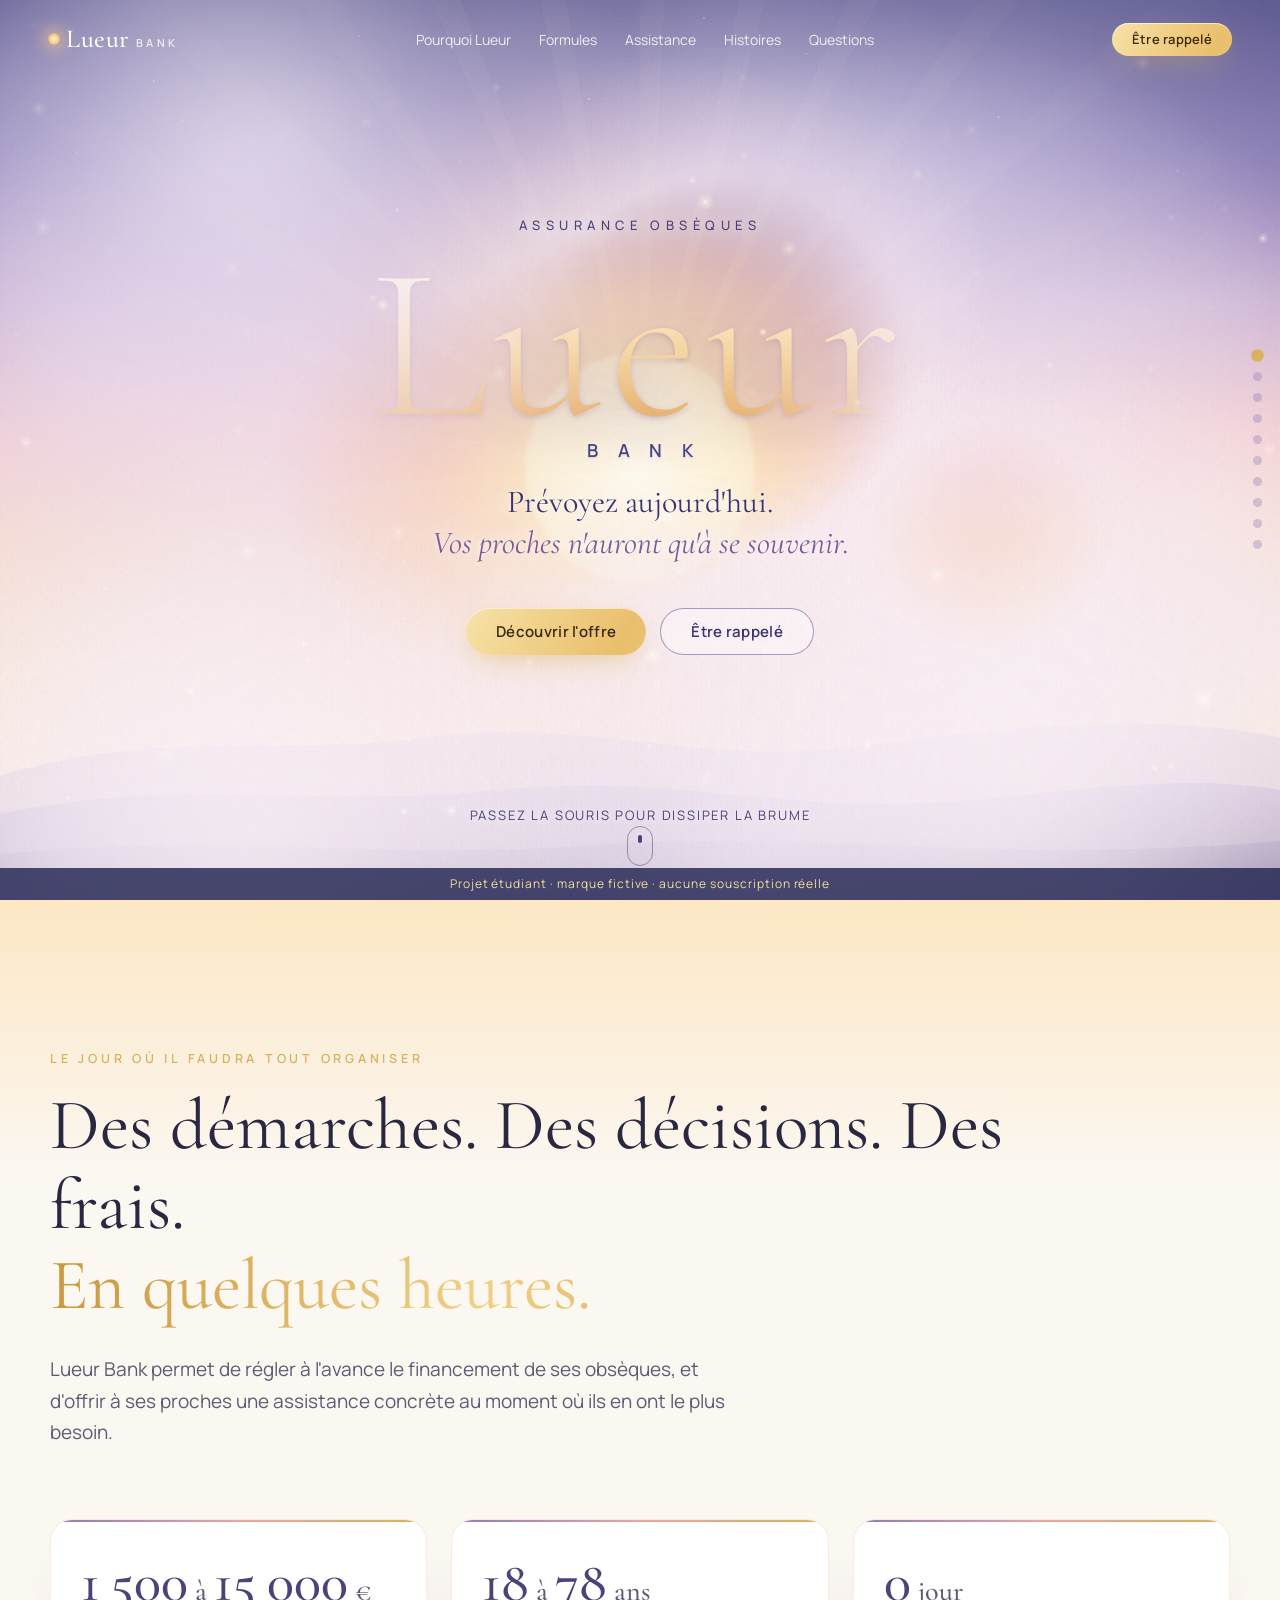
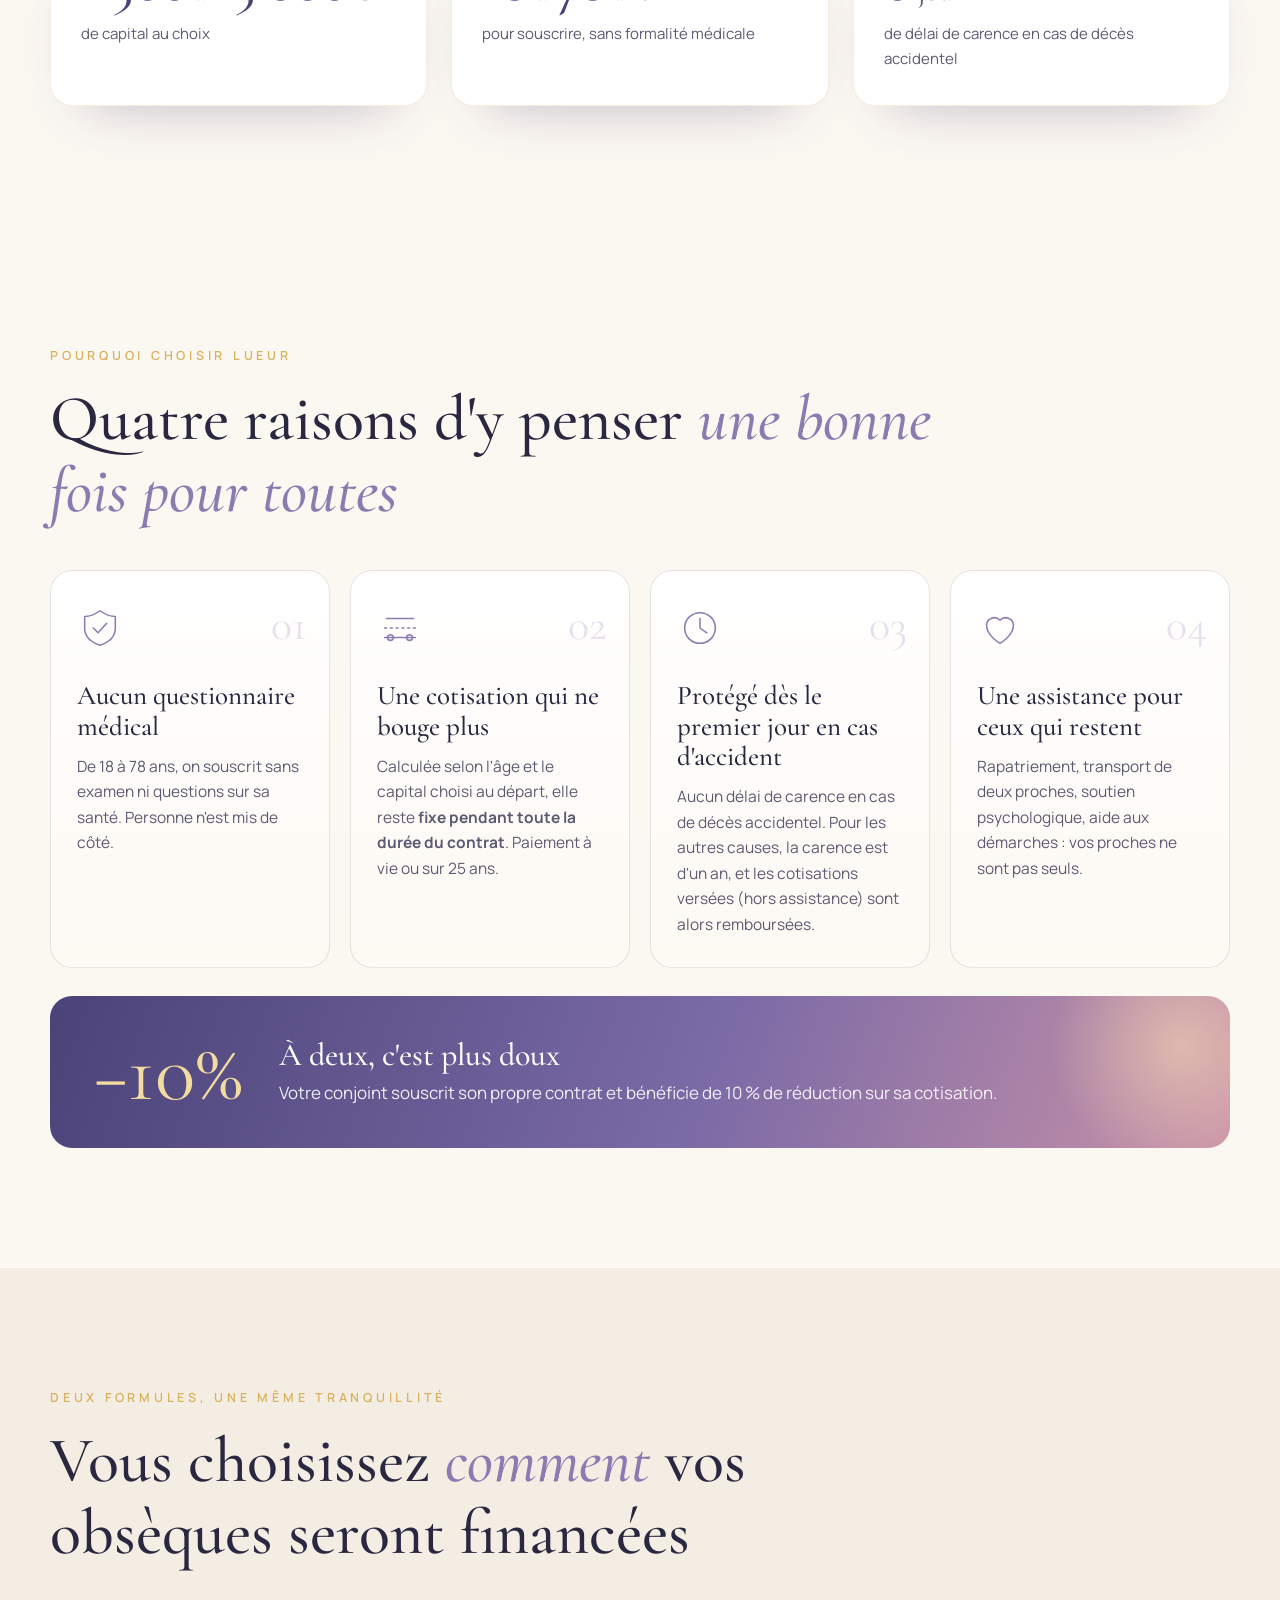
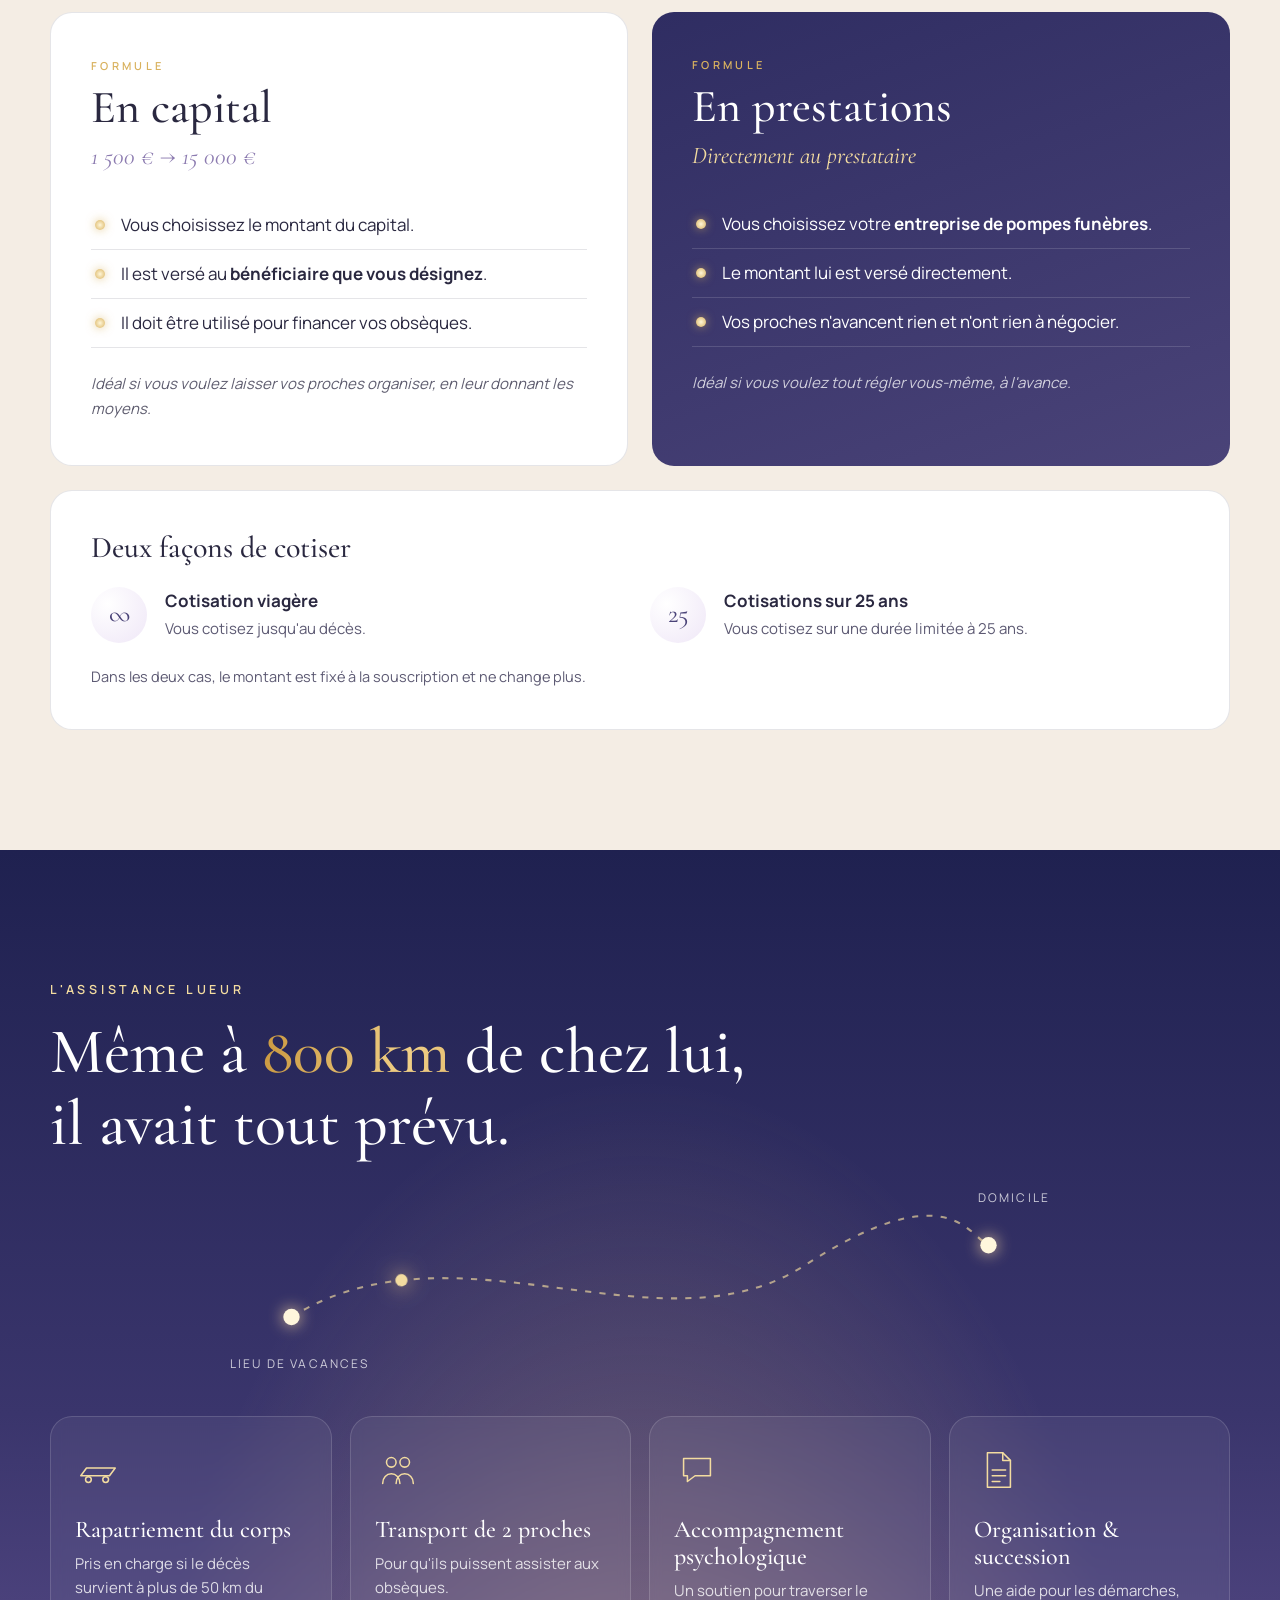
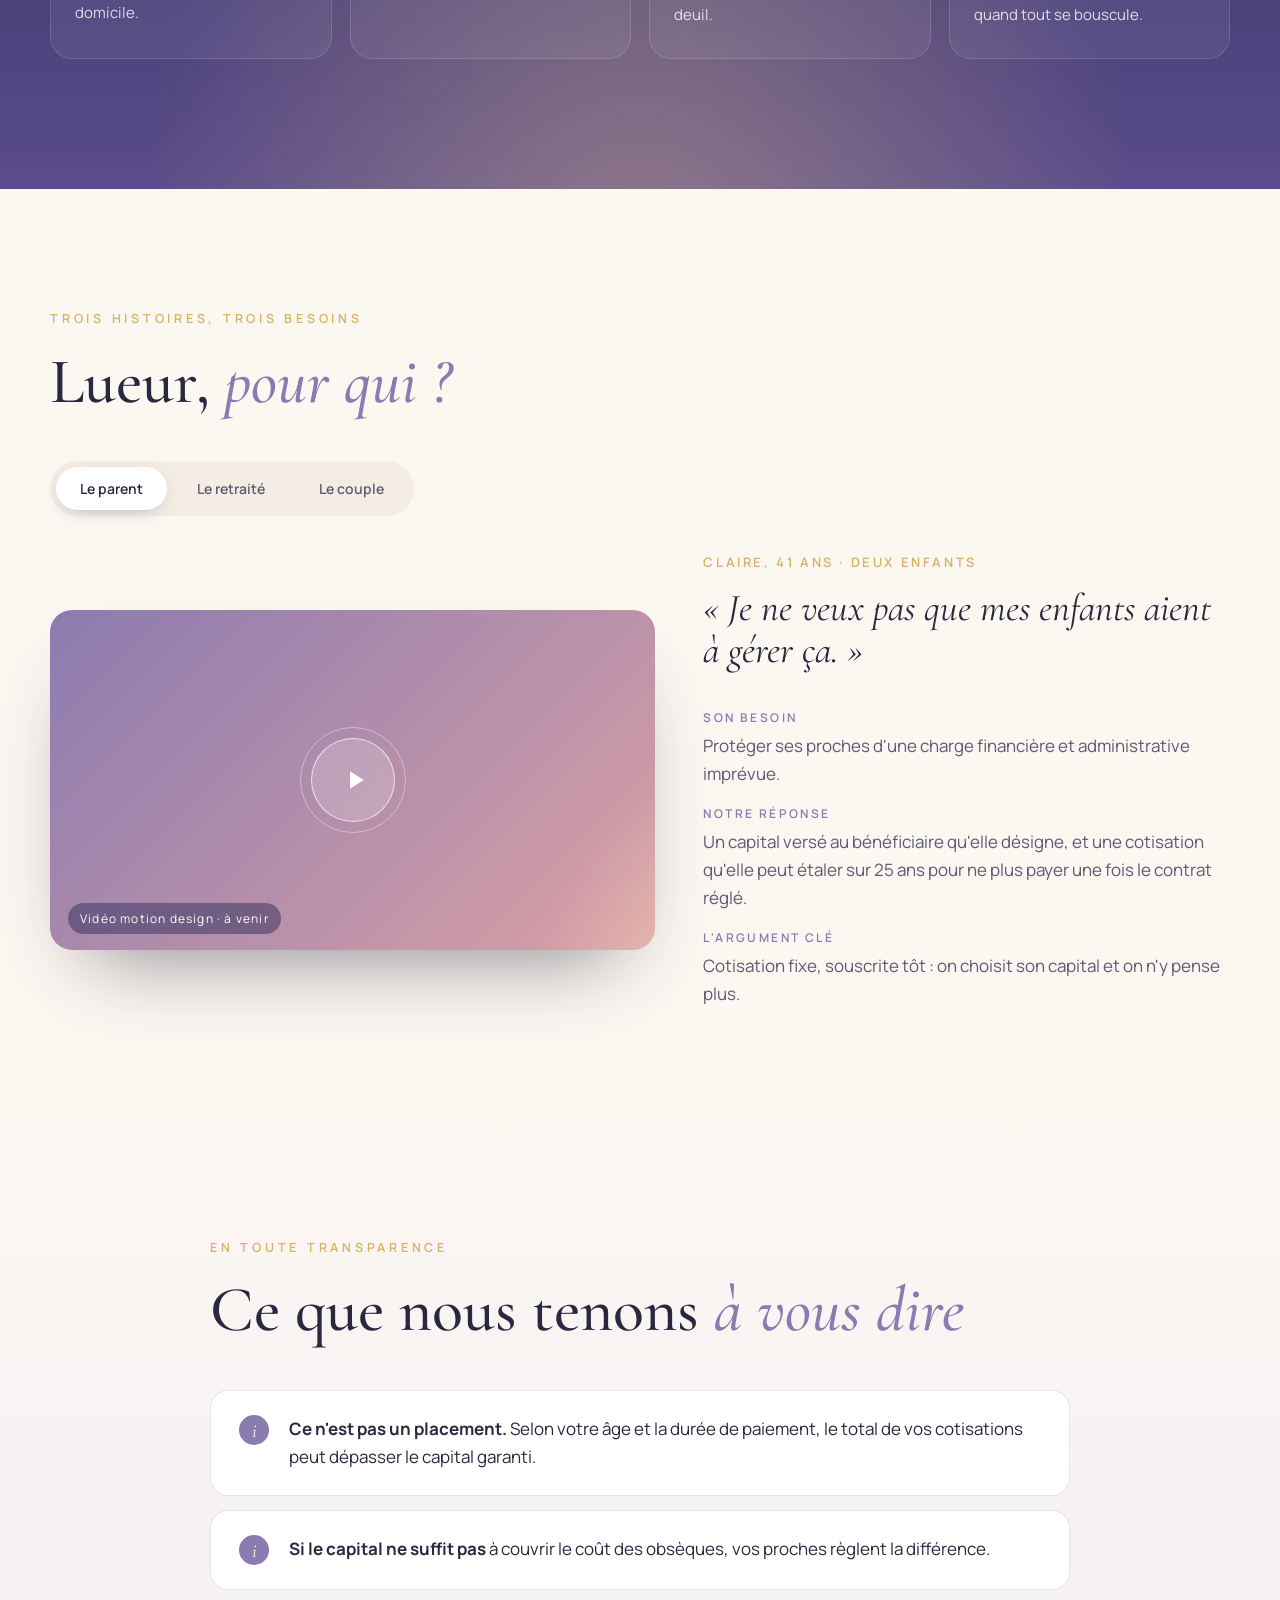
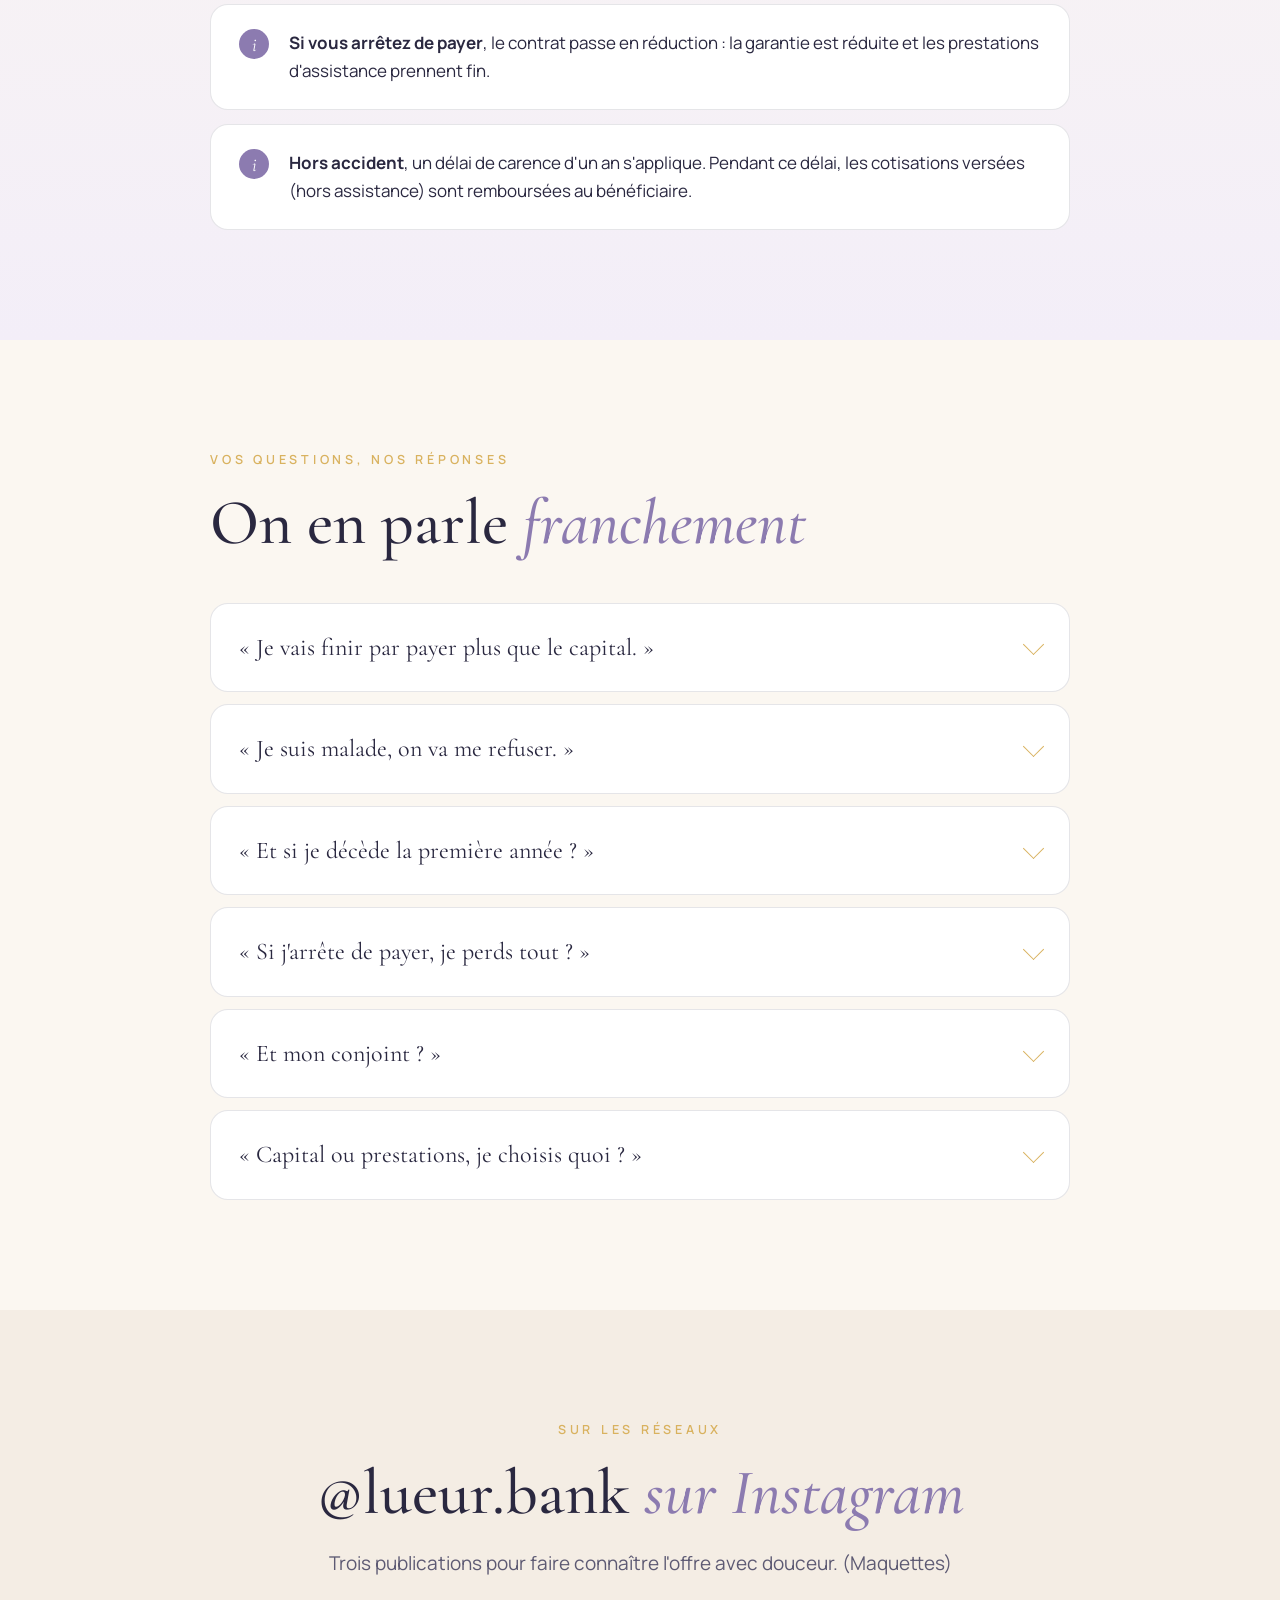
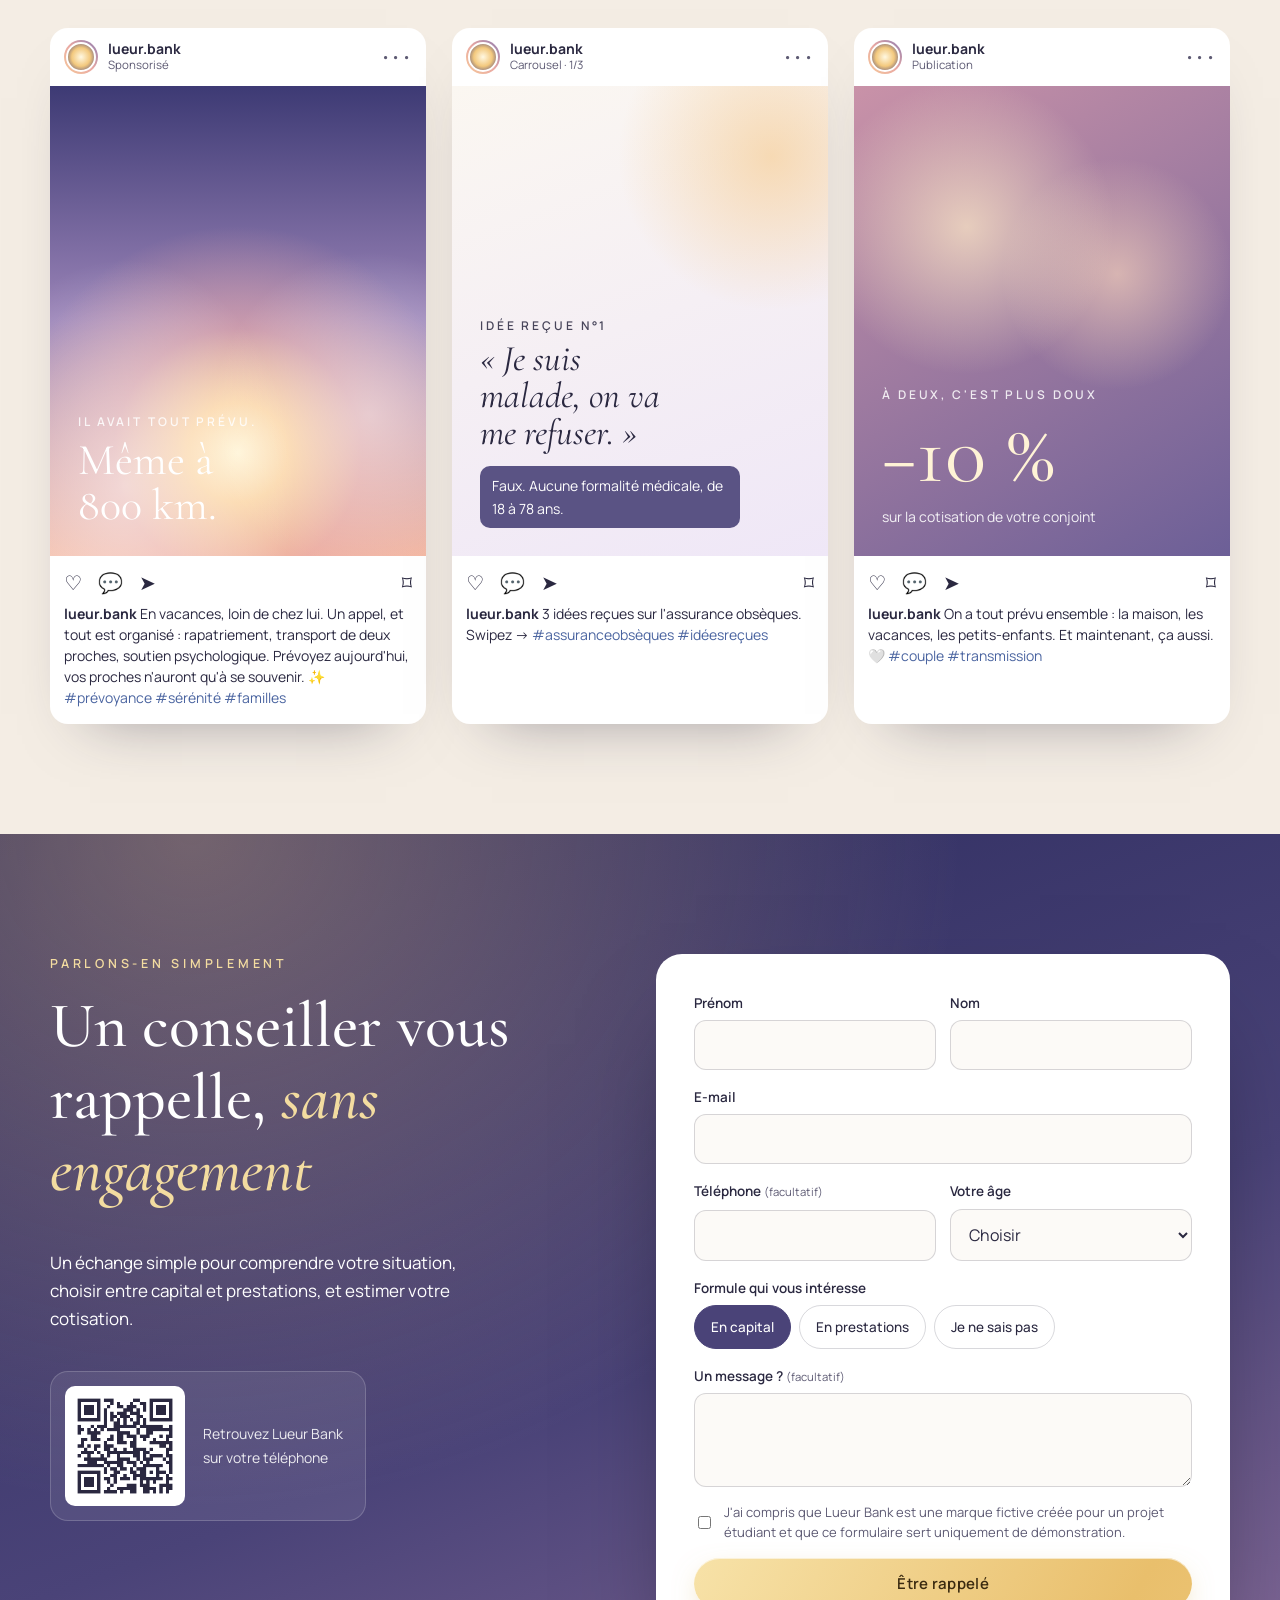
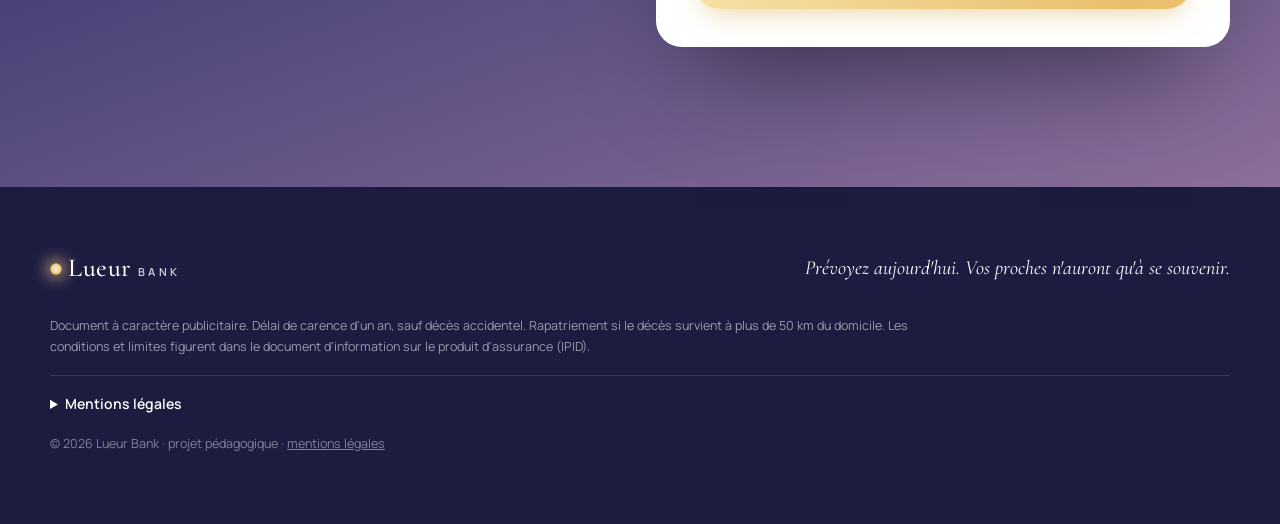
==== commit 5a477edc: "Ajoute la vidéo motion design du persona retraité (32 s) et son affiche Co-Authored-By: Claude Opus " ====
--- a/index.html
+++ b/index.html
@@ -280,7 +280,7 @@
       </article>
       <!-- Persona 2 -->
       <article class="persona" data-p="1">
-        <div class="video-slot" data-video="persona-retraite">
+        <div class="video-slot" data-video="persona-retraite" data-poster="videos/persona-retraite.jpg">
           <div class="video-bg vb2"></div>
           <button class="play" aria-label="Vidéo à venir"><svg viewBox="0 0 24 24"><path d="M8 5v14l11-7z"/></svg></button>
           <span class="video-tag">Vidéo motion design · à venir</span>
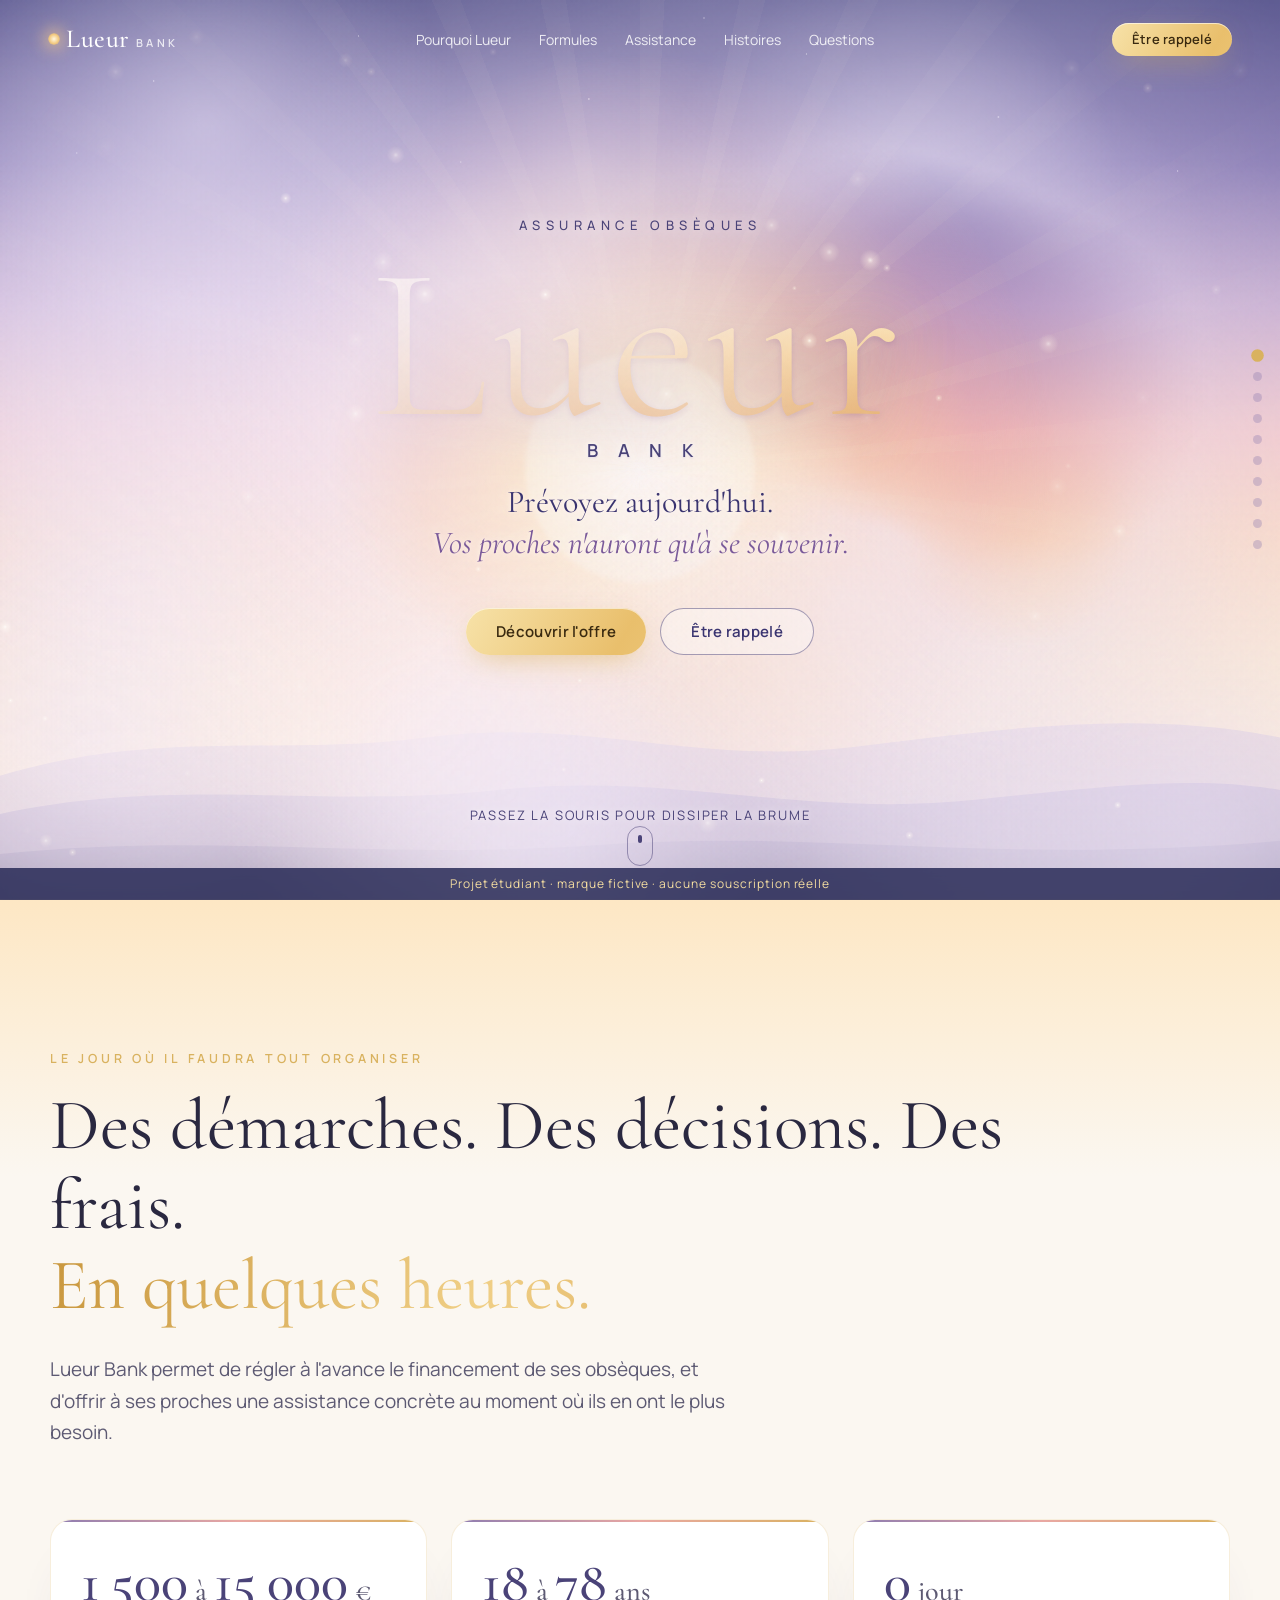
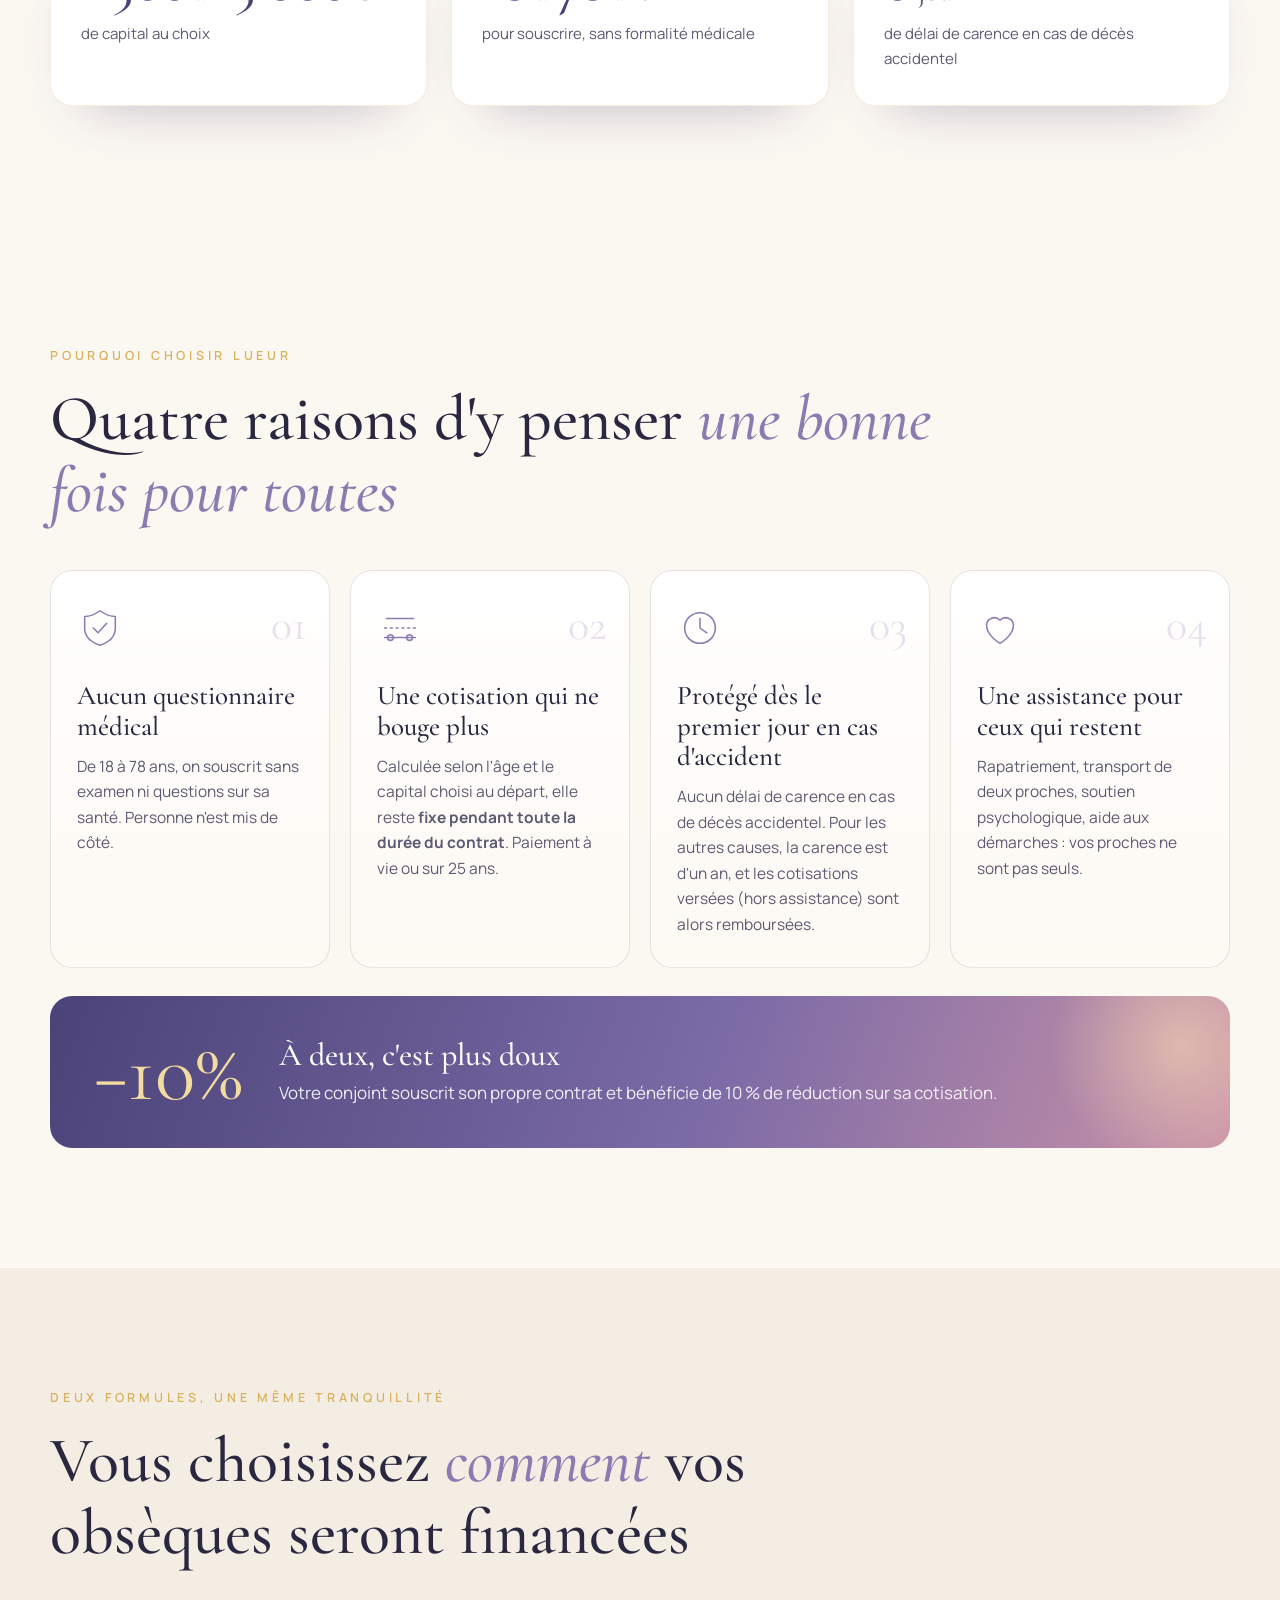
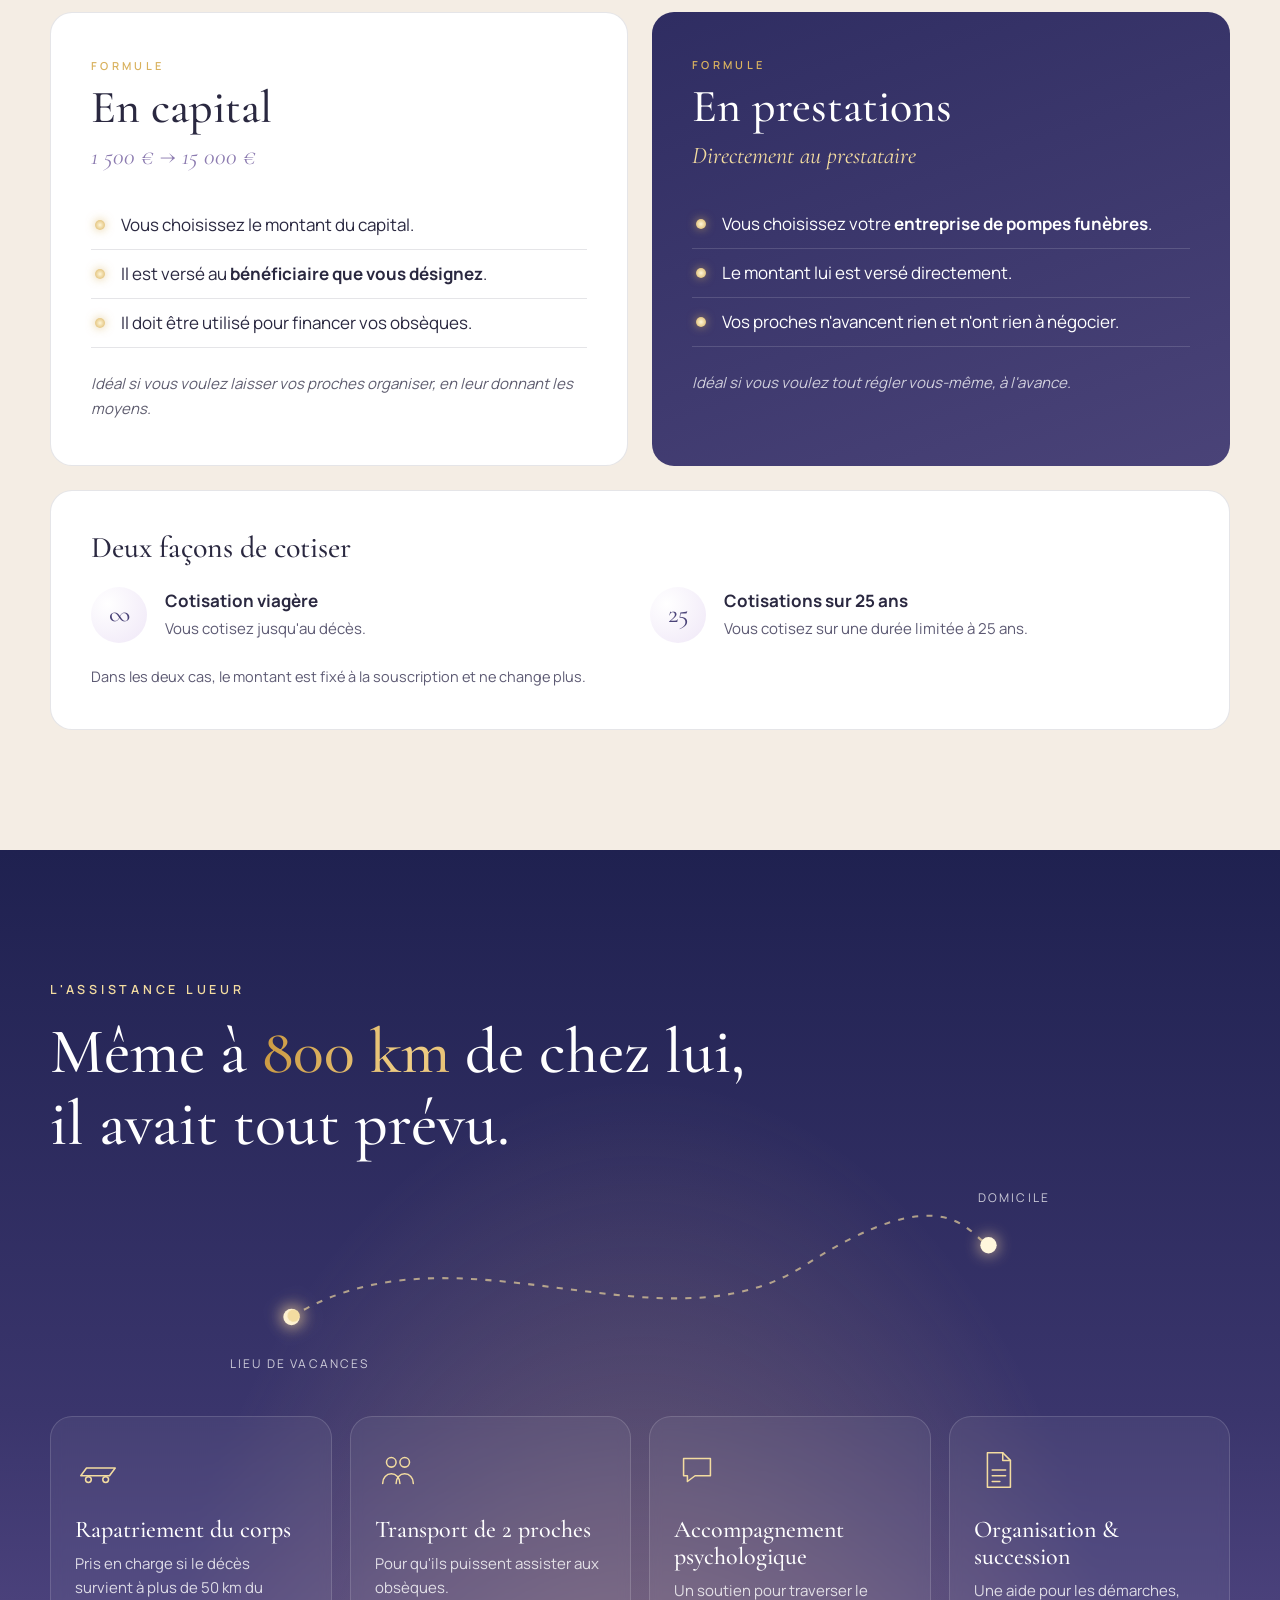
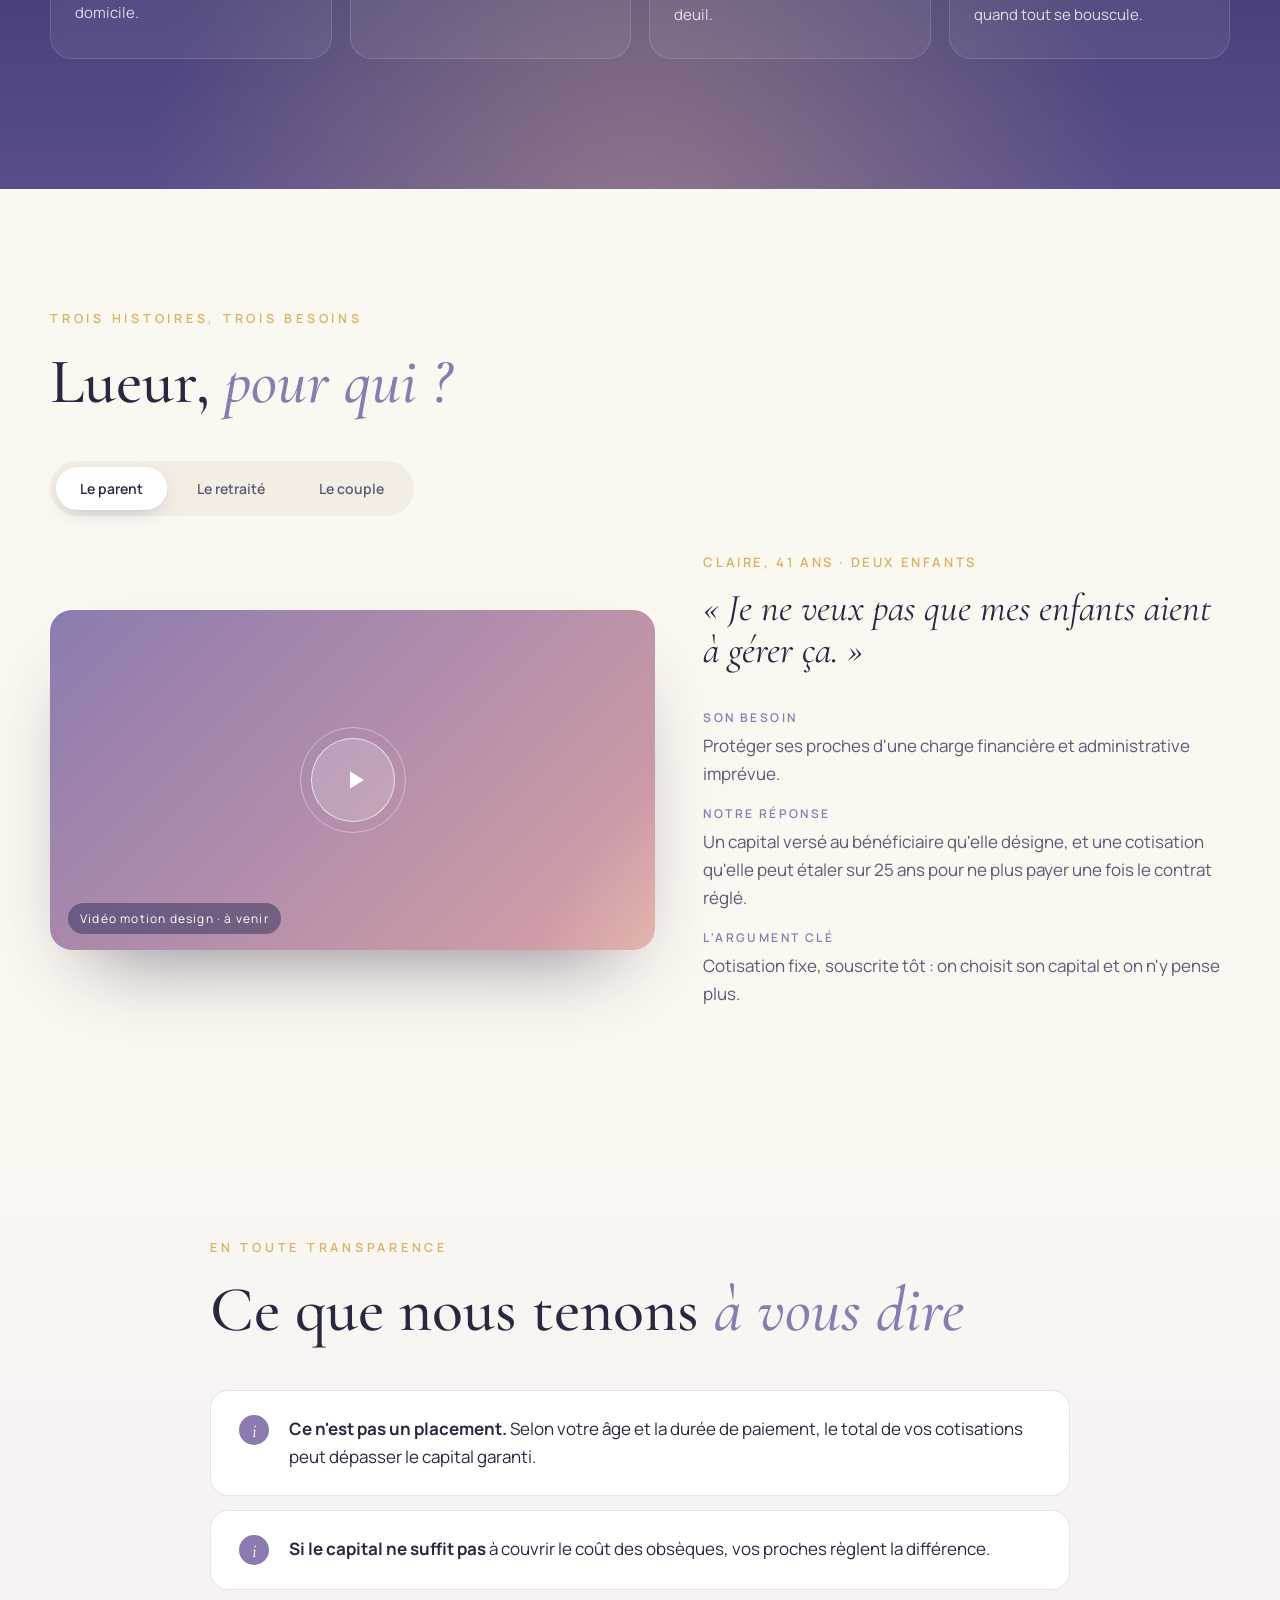
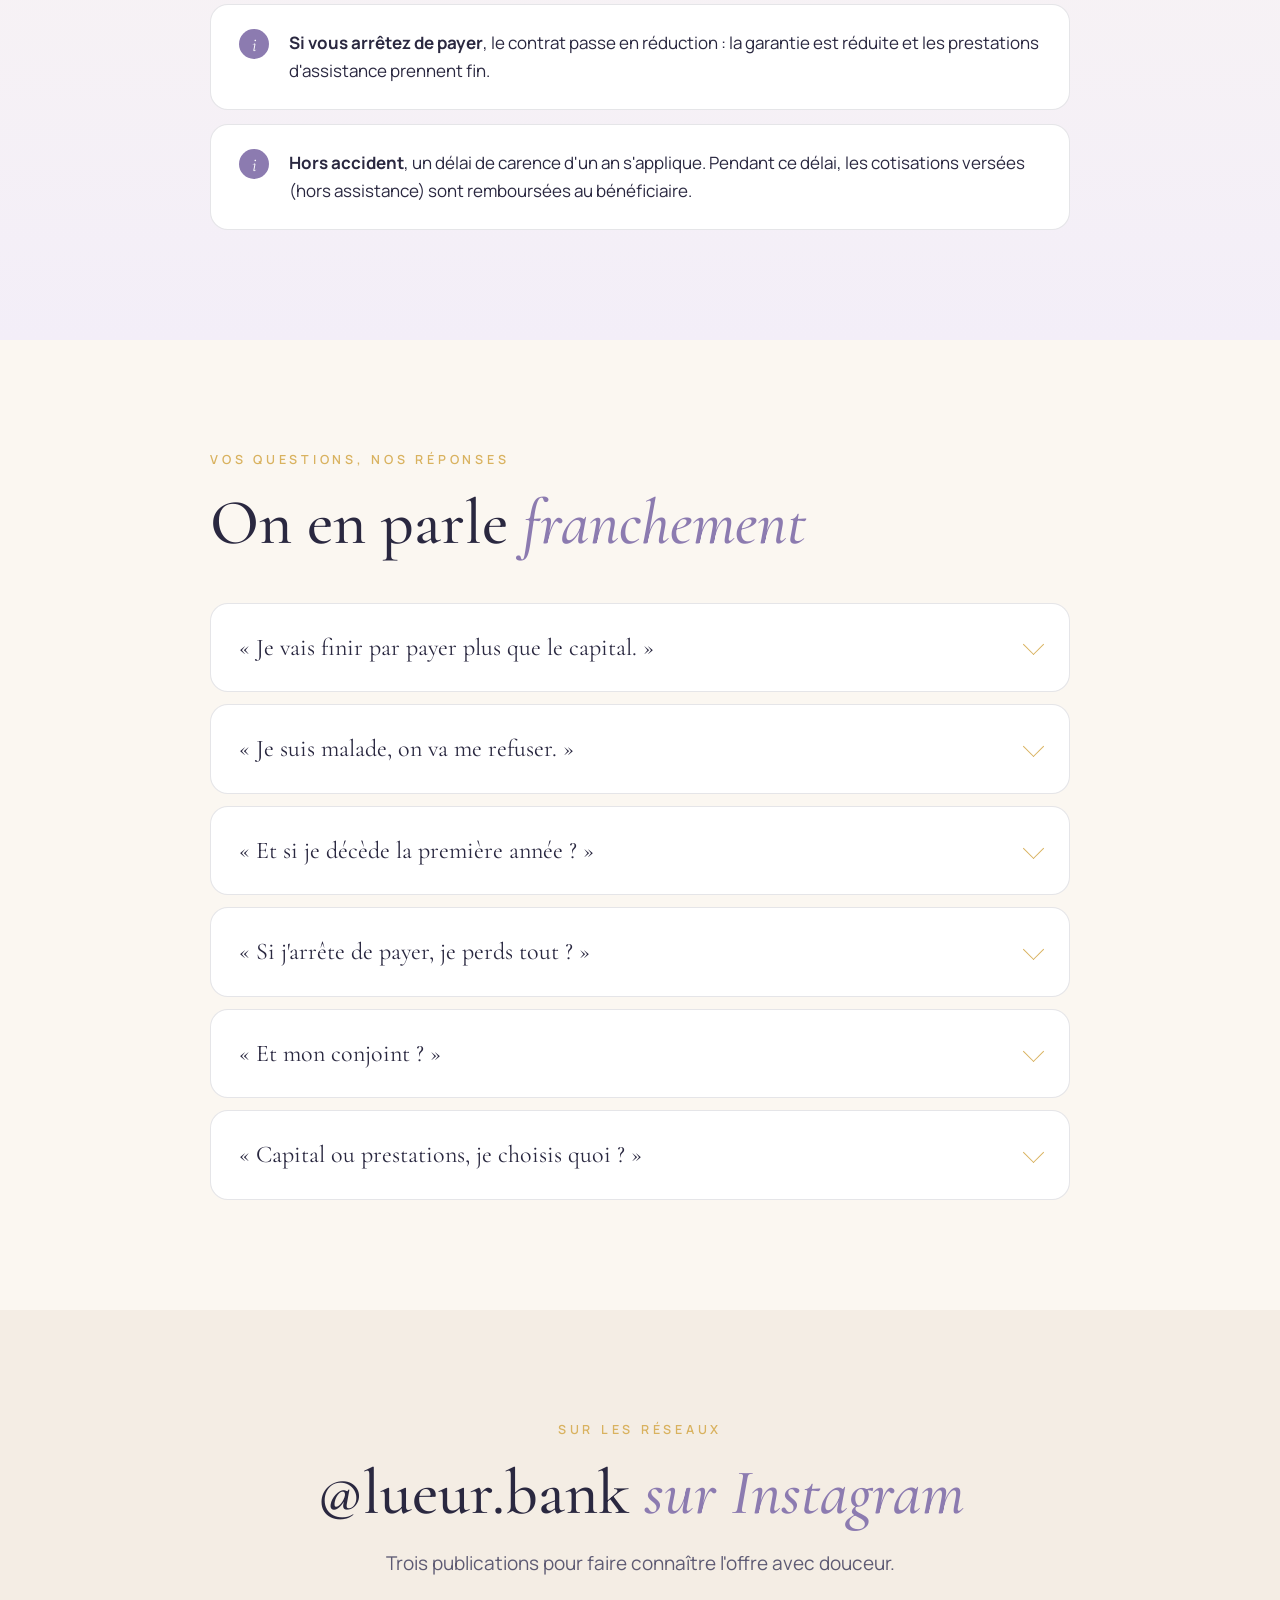
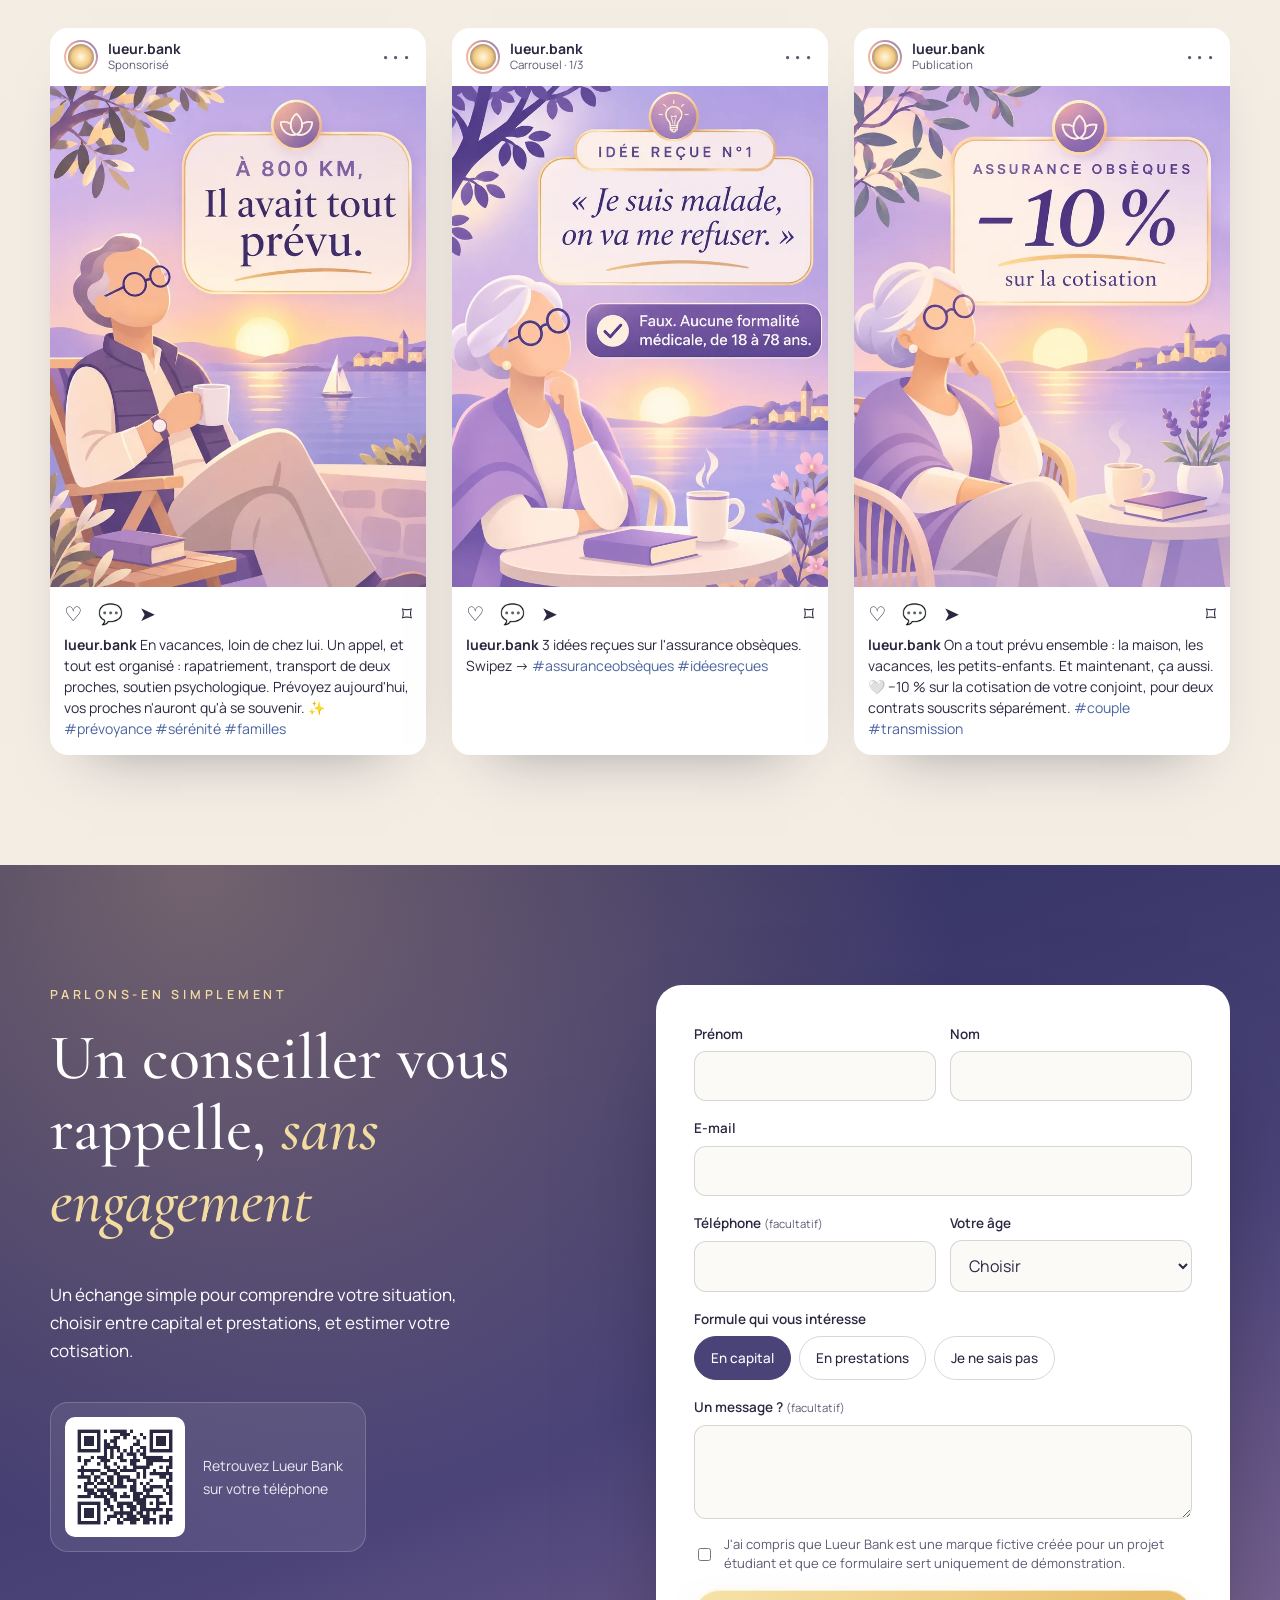
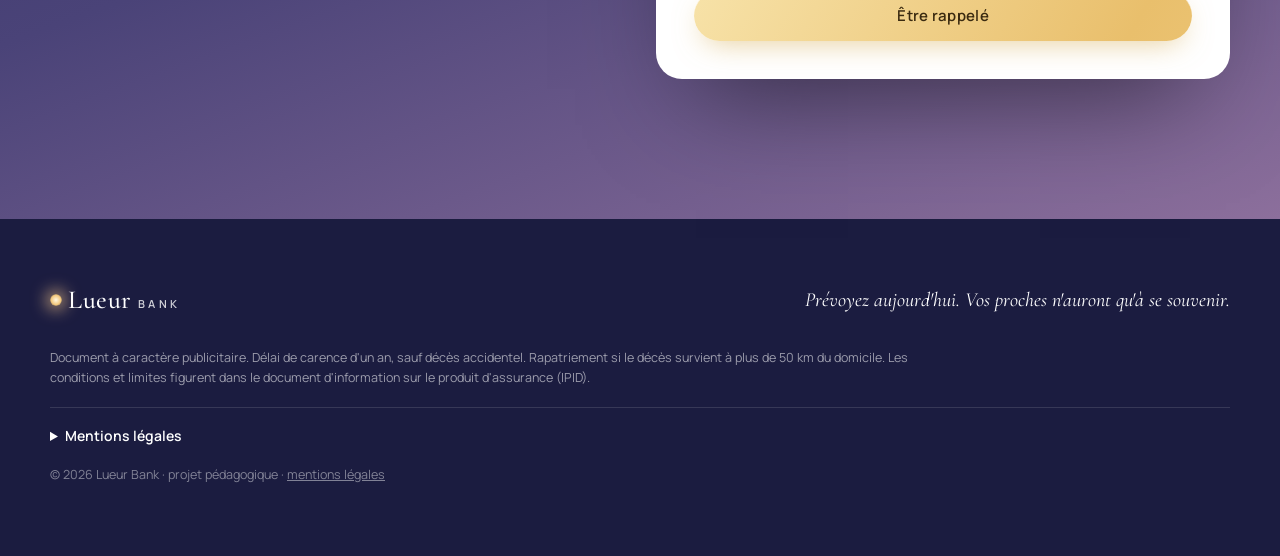
==== commit f07b80eb: "Remplace les maquettes Instagram par les visuels définitifs (WebP) Précise dans la légende que les −" ====
--- a/index.html
+++ b/index.html
@@ -369,34 +369,28 @@
   <div class="wrap">
     <p class="kicker reveal">Sur les réseaux</p>
     <h2 class="section-title reveal">@lueur.bank <em>sur Instagram</em></h2>
-    <p class="lead center reveal">Trois publications pour faire connaître l'offre avec douceur. <span class="muted">(Maquettes)</span></p>
+    <p class="lead center reveal">Trois publications pour faire connaître l'offre avec douceur.</p>
 
     <div class="insta-grid">
       <article class="post reveal">
         <header><span class="avatar"></span><div><strong>lueur.bank</strong><small>Sponsorisé</small></div><span class="more">•••</span></header>
-        <div class="post-img pi1">
-          <div class="pi-text"><span class="pi-small">Il avait tout prévu.</span><span class="pi-big">Même à<br>800 km.</span></div>
-        </div>
+        <img class="post-photo" src="img/post-800km.webp" width="720" height="960" loading="lazy" alt="Un retraité au soleil couchant face à la mer, une tasse à la main. Texte : « À 800 km, il avait tout prévu. »">
         <div class="post-actions"><span>♡</span><span>💬</span><span>➤</span><span class="save">⌑</span></div>
         <p class="post-cap"><strong>lueur.bank</strong> En vacances, loin de chez lui. Un appel, et tout est organisé : rapatriement, transport de deux proches, soutien psychologique. Prévoyez aujourd'hui, vos proches n'auront qu'à se souvenir. ✨ <span class="tags">#prévoyance #sérénité #familles</span></p>
       </article>
 
       <article class="post reveal">
         <header><span class="avatar"></span><div><strong>lueur.bank</strong><small>Carrousel · 1/3</small></div><span class="more">•••</span></header>
-        <div class="post-img pi2">
-          <div class="pi-text"><span class="pi-small">Idée reçue n°1</span><span class="pi-big">« Je suis<br>malade, on va<br>me refuser. »</span><span class="pi-answer">Faux. Aucune formalité médicale, de 18 à 78 ans.</span></div>
-        </div>
+        <img class="post-photo" src="img/post-idee-recue-1.webp" width="720" height="960" loading="lazy" alt="Idée reçue n°1 : « Je suis malade, on va me refuser. » Faux. Aucune formalité médicale, de 18 à 78 ans.">
         <div class="post-actions"><span>♡</span><span>💬</span><span>➤</span><span class="save">⌑</span></div>
         <p class="post-cap"><strong>lueur.bank</strong> 3 idées reçues sur l'assurance obsèques. Swipez → <span class="tags">#assuranceobsèques #idéesreçues</span></p>
       </article>
 
       <article class="post reveal">
         <header><span class="avatar"></span><div><strong>lueur.bank</strong><small>Publication</small></div><span class="more">•••</span></header>
-        <div class="post-img pi3">
-          <div class="pi-text"><span class="pi-small">À deux, c'est plus doux</span><span class="pi-big">−10 %</span><span class="pi-answer">sur la cotisation de votre conjoint</span></div>
-        </div>
+        <img class="post-photo" src="img/post-offre-couple.webp" width="720" height="960" loading="lazy" alt="Une femme âgée en terrasse au coucher du soleil. Texte : « Assurance obsèques, −10 % sur la cotisation »">
         <div class="post-actions"><span>♡</span><span>💬</span><span>➤</span><span class="save">⌑</span></div>
-        <p class="post-cap"><strong>lueur.bank</strong> On a tout prévu ensemble : la maison, les vacances, les petits-enfants. Et maintenant, ça aussi. 🤍 <span class="tags">#couple #transmission</span></p>
+        <p class="post-cap"><strong>lueur.bank</strong> On a tout prévu ensemble : la maison, les vacances, les petits-enfants. Et maintenant, ça aussi. 🤍 −10 % sur la cotisation de votre conjoint, pour deux contrats souscrits séparément. <span class="tags">#couple #transmission</span></p>
       </article>
     </div>
   </div>
--- a/style.css
+++ b/style.css
@@ -261,6 +261,7 @@
 .post .more{margin-left:auto;color:var(--ink-soft);letter-spacing:.1em}
 .avatar{width:34px;height:34px;border-radius:50%;padding:2px;background:linear-gradient(45deg,#f6c99a,#e9a8a3,#8c7bb0);position:relative}
 .avatar::after{content:"";position:absolute;inset:2px;border-radius:50%;background:radial-gradient(circle,#fff8e2,#f3c97e 50%,#4a4378 100%);border:2px solid #fff}
+.post-photo{display:block;width:100%;height:auto;aspect-ratio:3/4;object-fit:cover}
 .post-img{aspect-ratio:4/5;position:relative;display:flex;align-items:flex-end;padding:28px;color:#fff;overflow:hidden}
 .post-img::before{content:"";position:absolute;inset:0;z-index:0}
 .pi1{background:radial-gradient(circle at 50% 78%,#fff3d2 0,#fbd5a5 12%,rgba(233,168,163,.6) 30%,transparent 55%),linear-gradient(180deg,#3d3a74,#9b84b8 50%,#f3b7a0)}
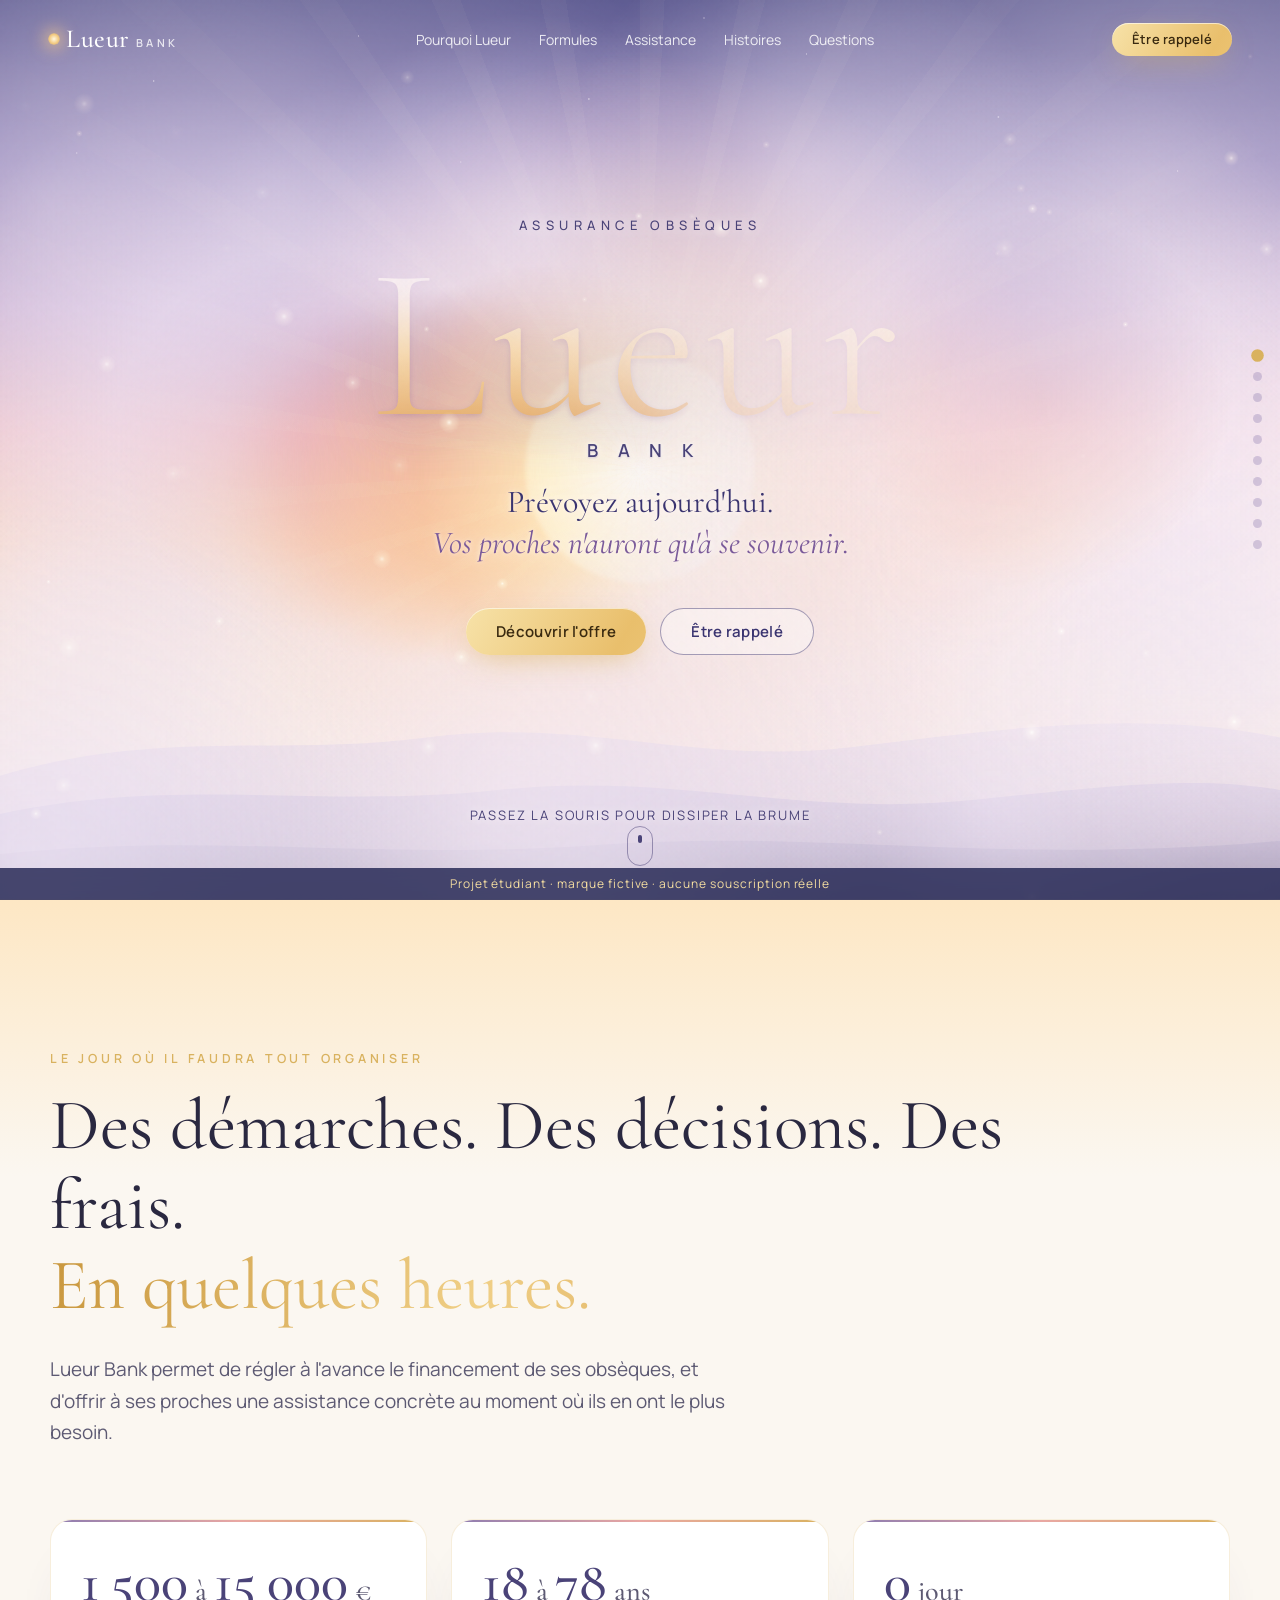
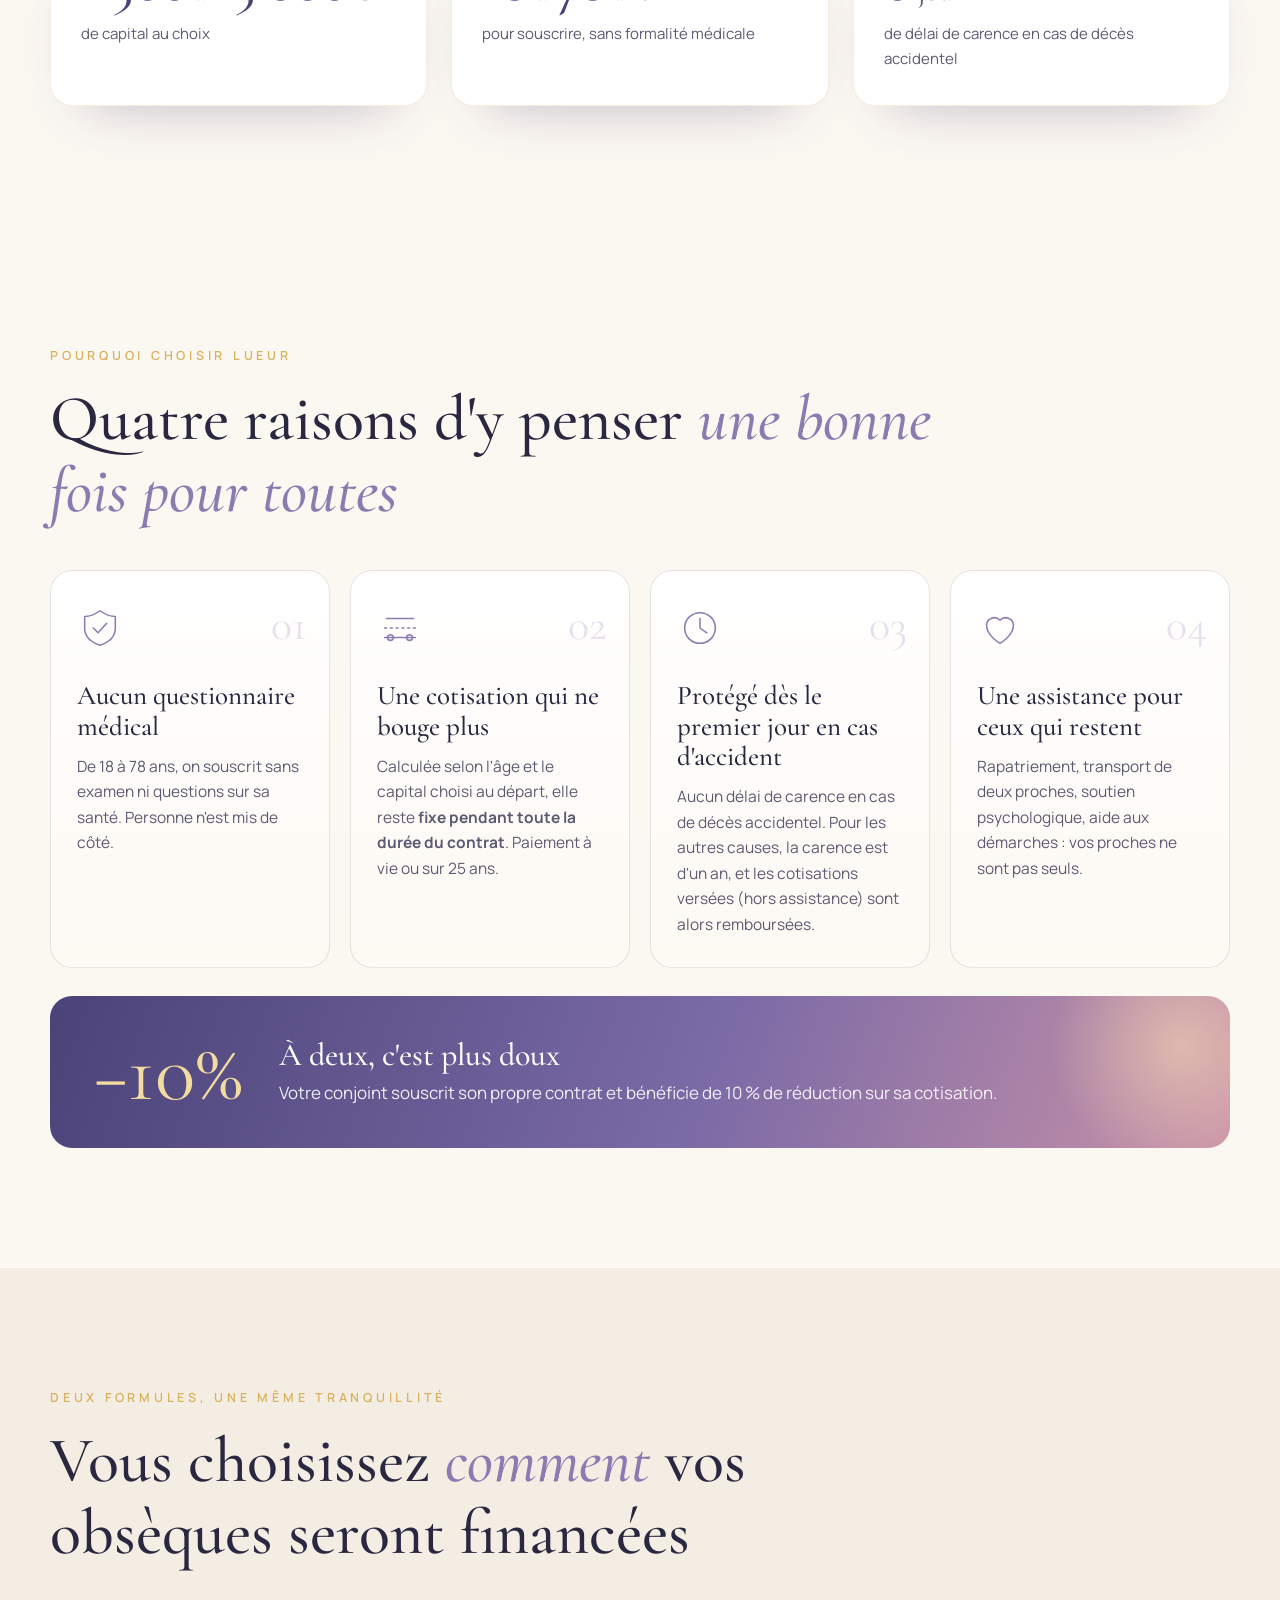
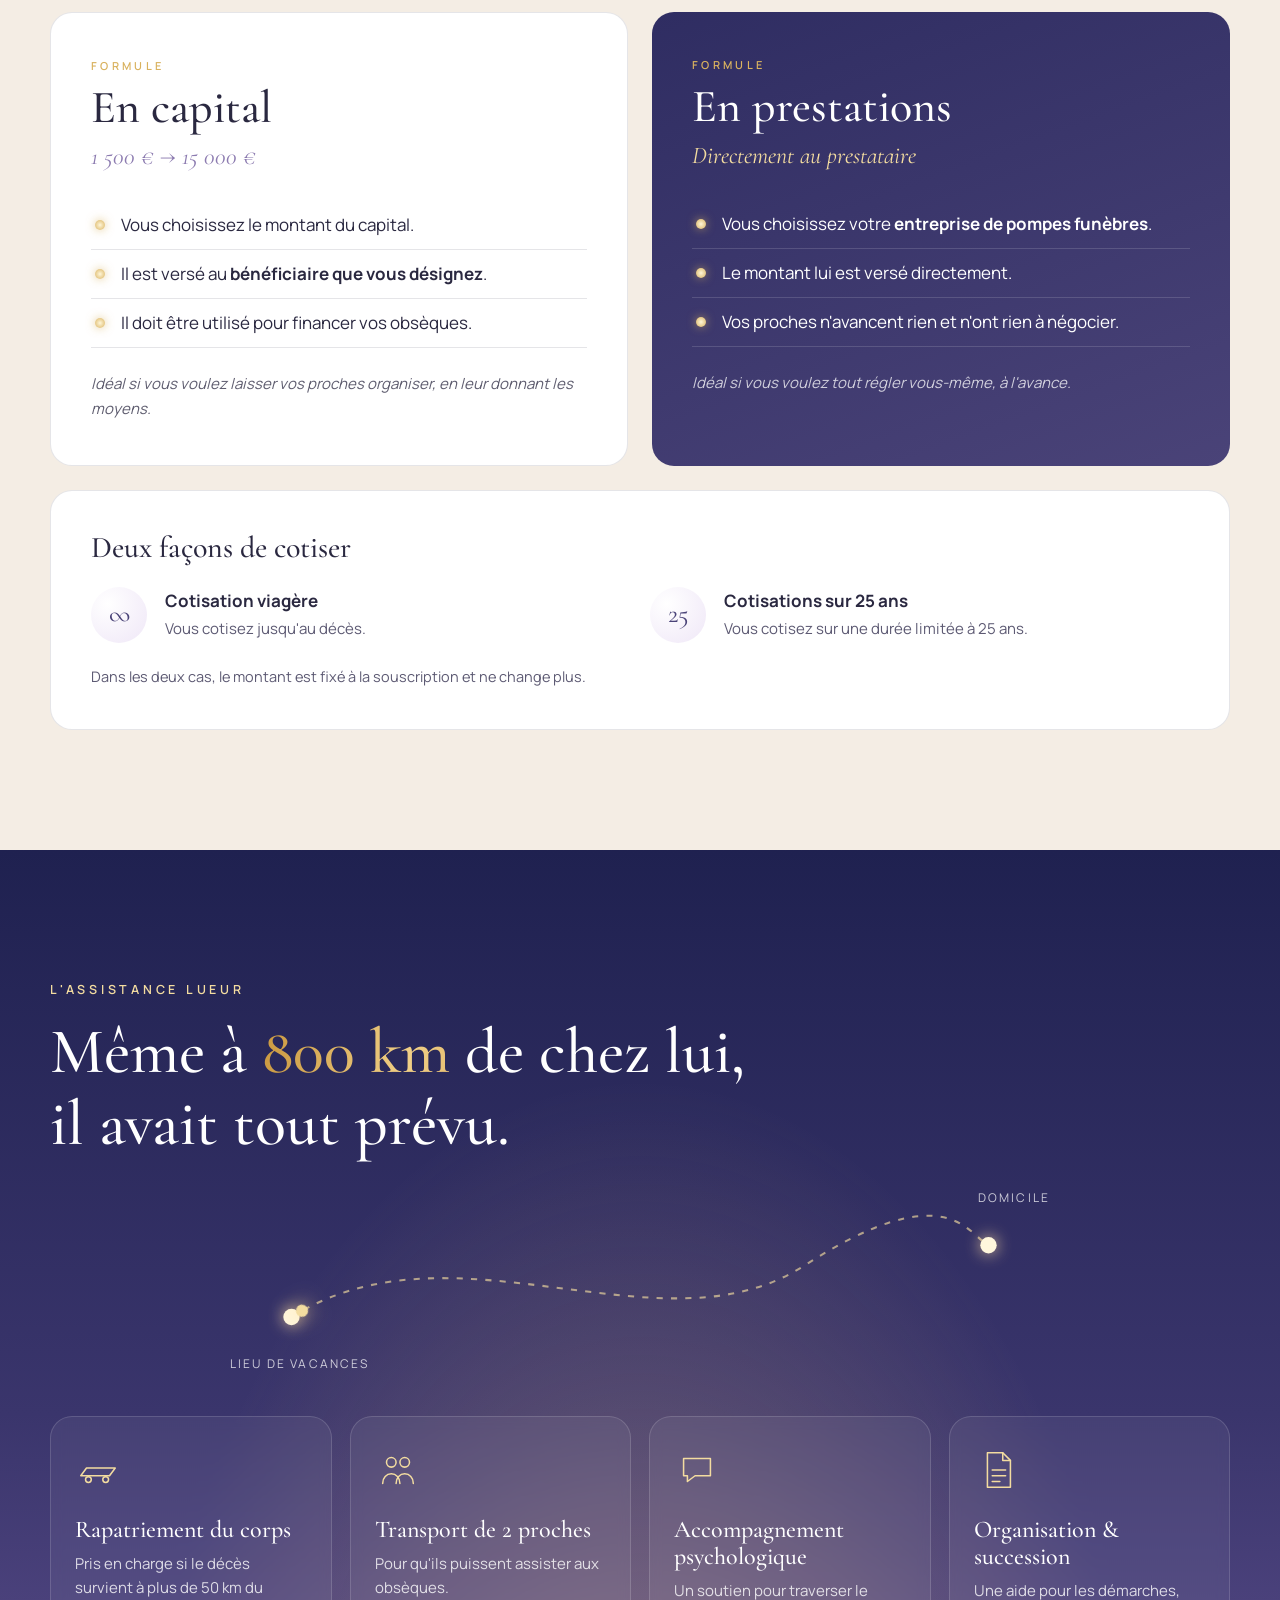
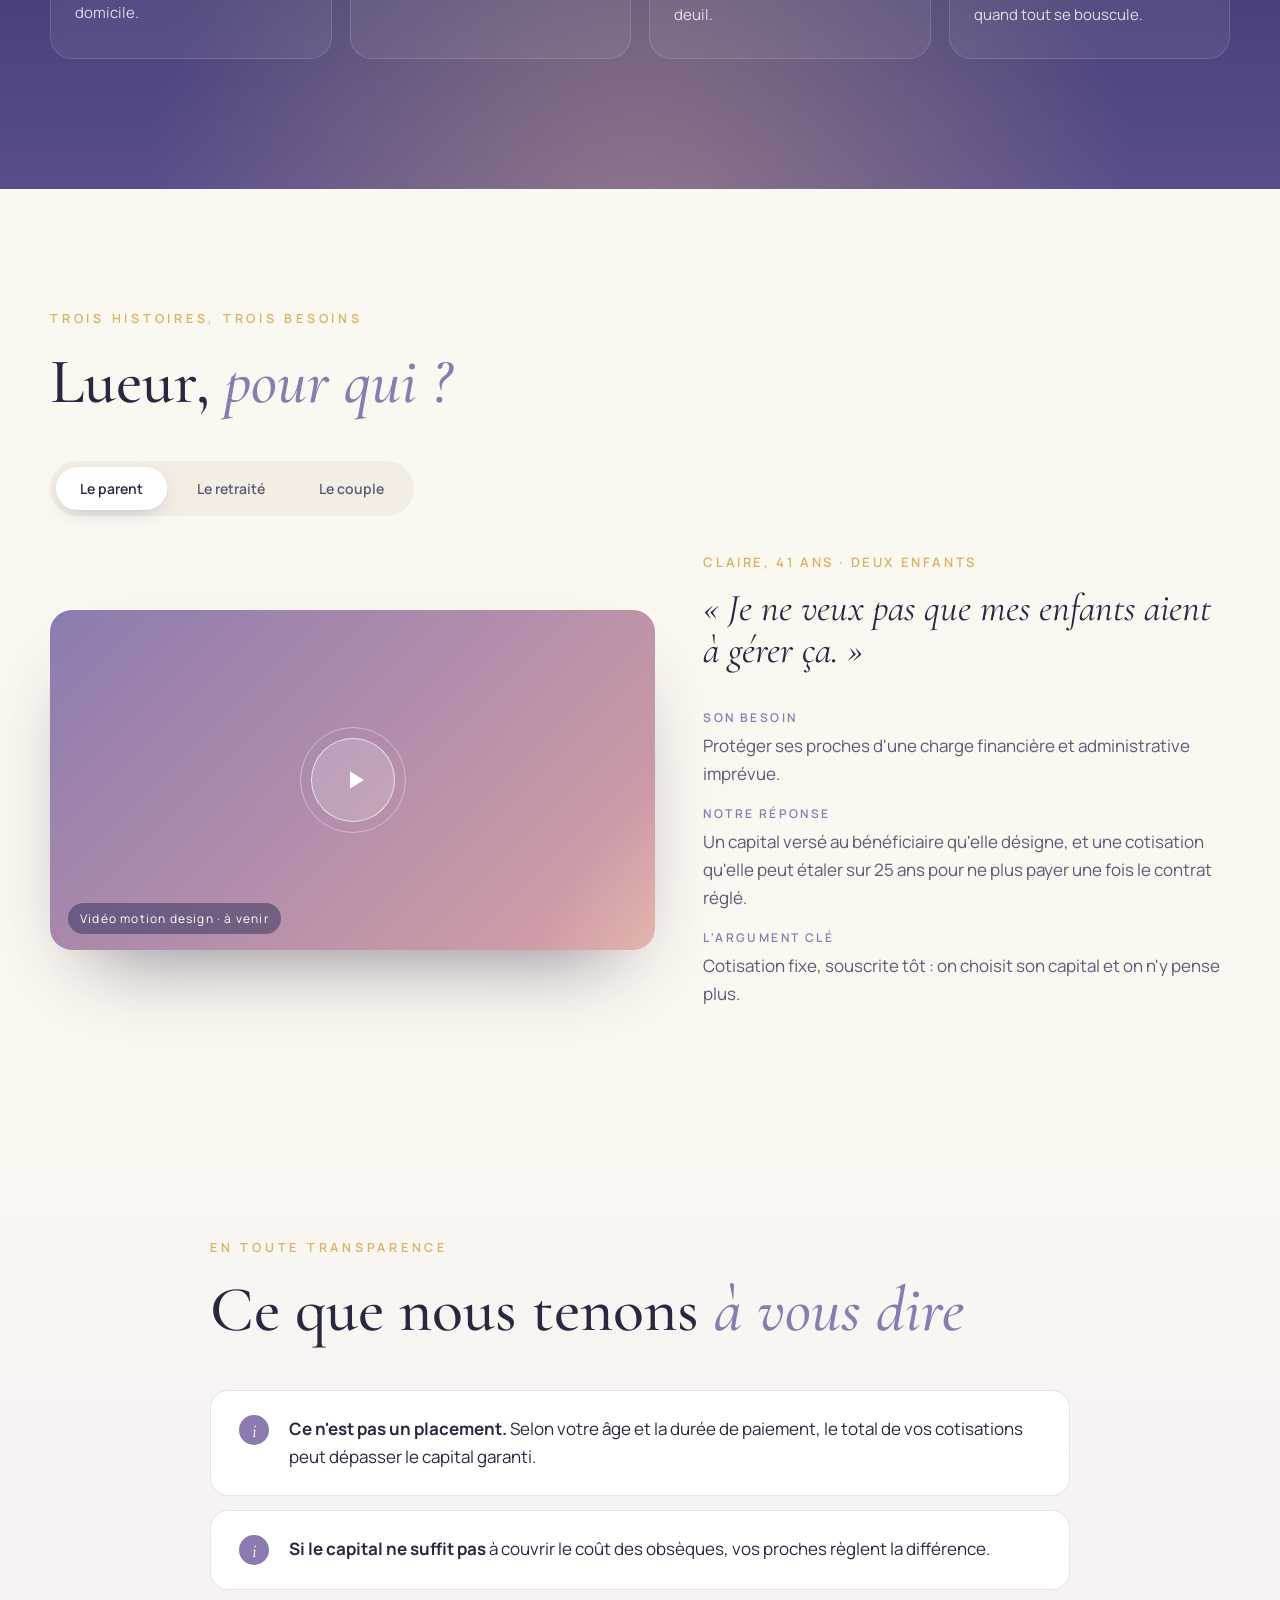
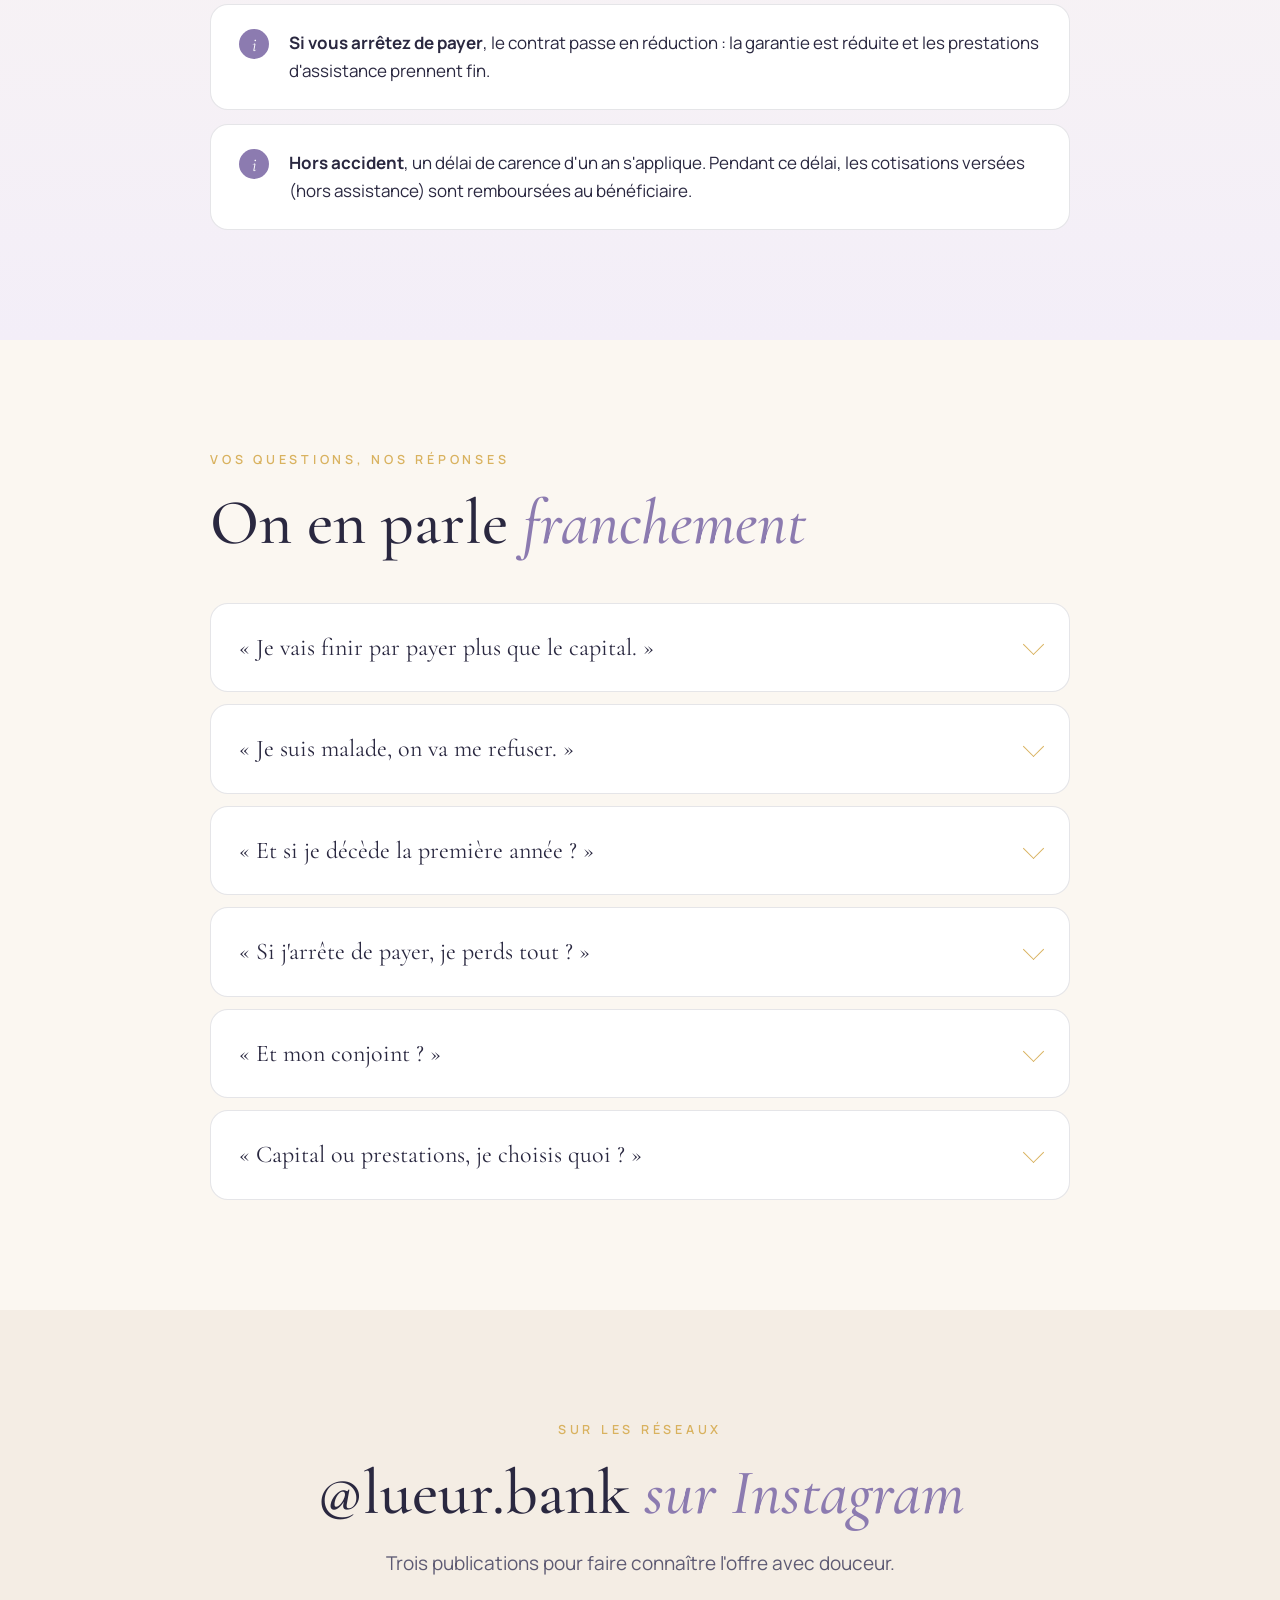
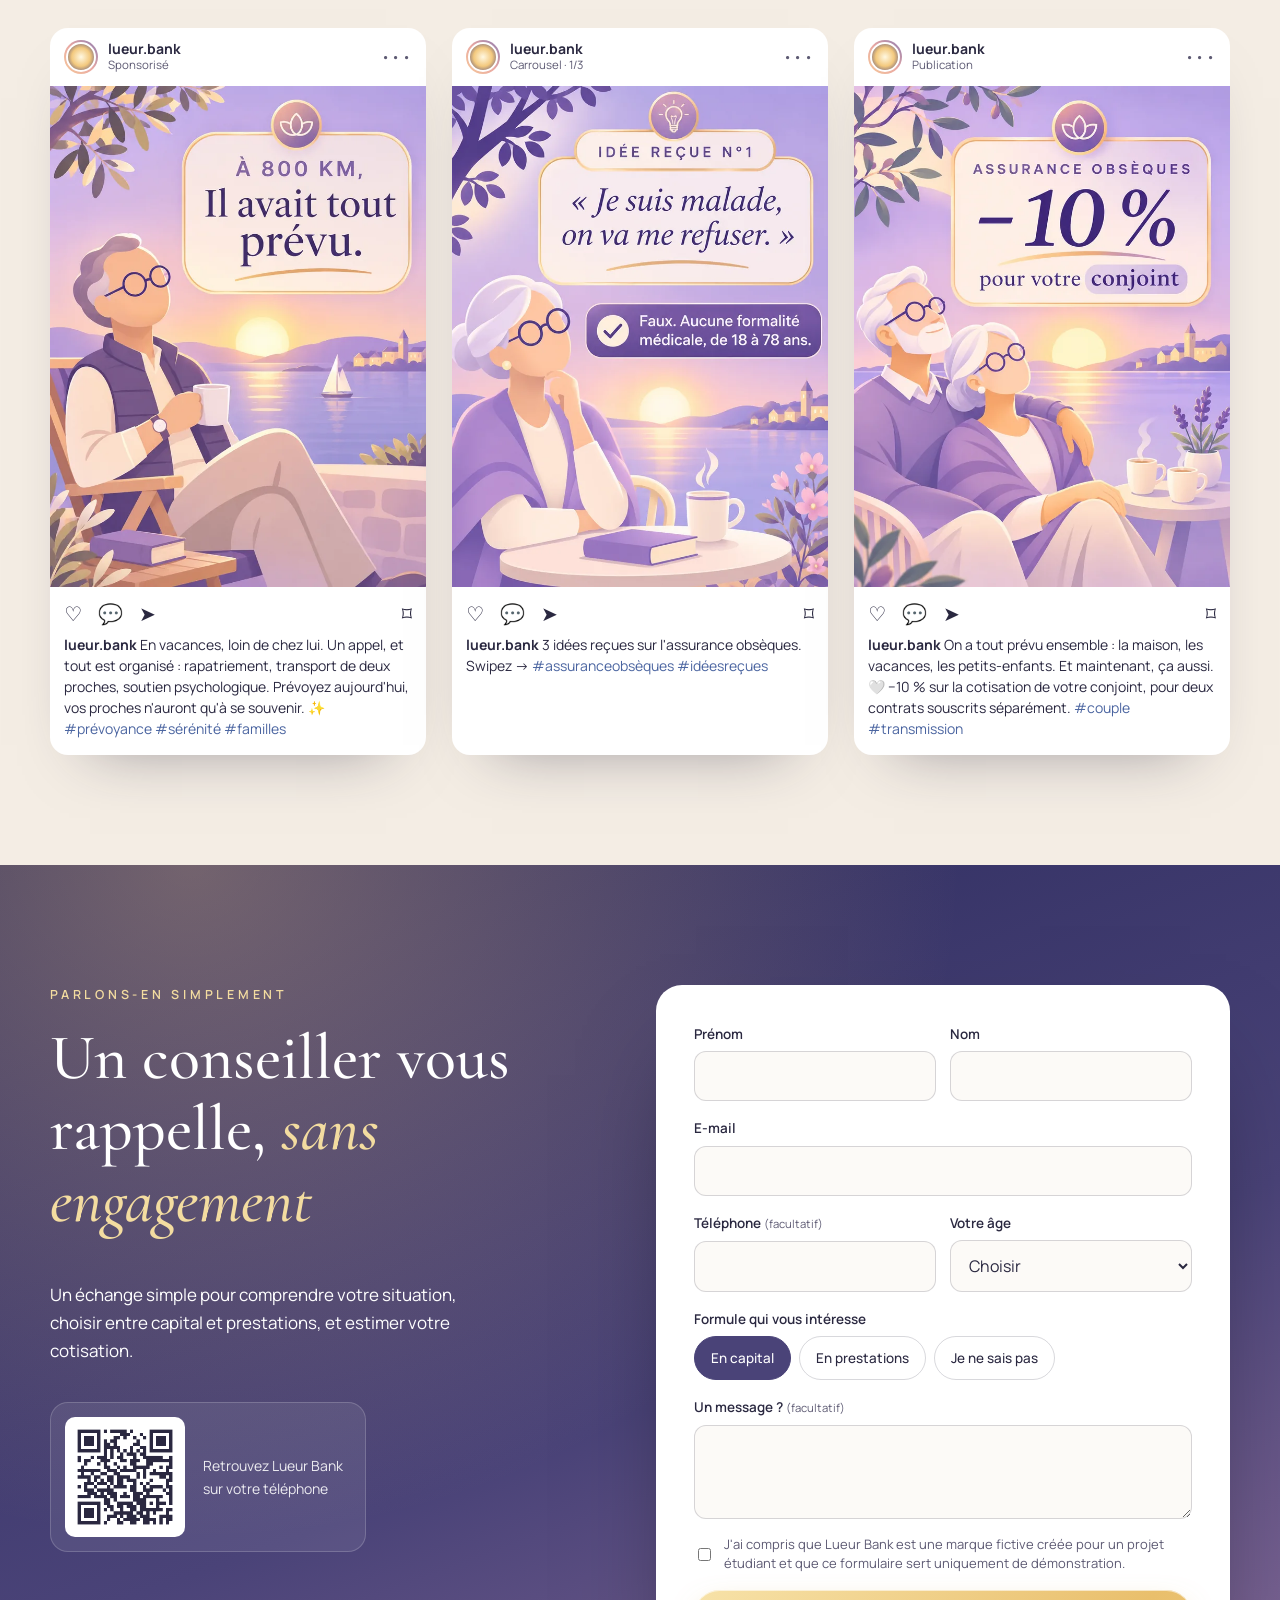
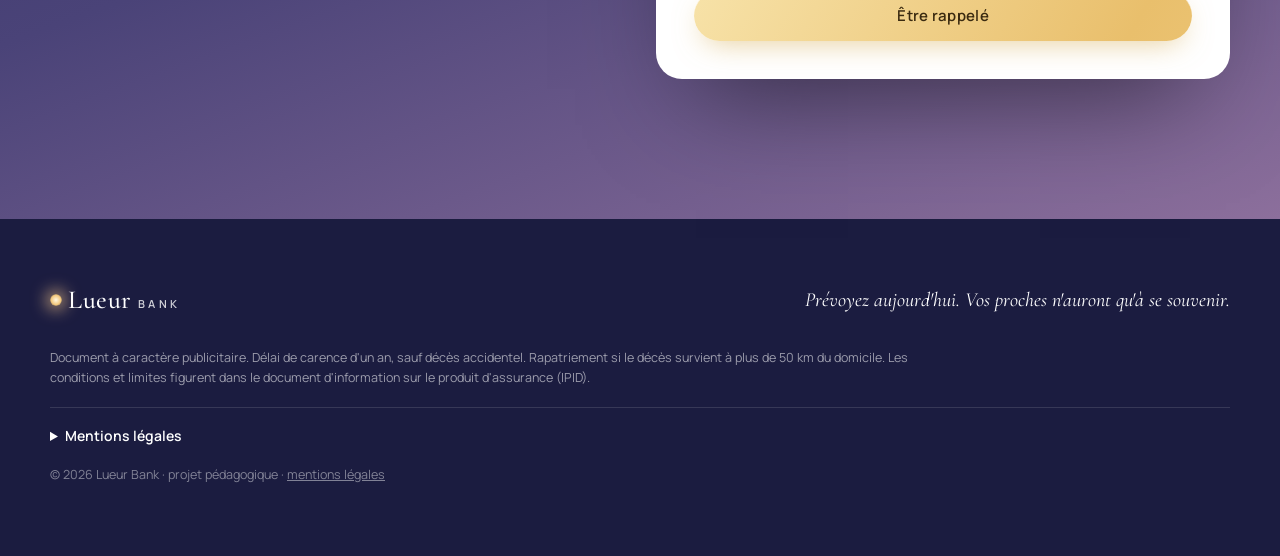
==== commit ecd30798: "Remplace le visuel −10 % par la version « pour votre conjoint » Co-Authored-By: Claude Opus 5.5 <nor" ====
--- a/index.html
+++ b/index.html
@@ -388,7 +388,7 @@
 
       <article class="post reveal">
         <header><span class="avatar"></span><div><strong>lueur.bank</strong><small>Publication</small></div><span class="more">•••</span></header>
-        <img class="post-photo" src="img/post-offre-couple.webp" width="720" height="960" loading="lazy" alt="Une femme âgée en terrasse au coucher du soleil. Texte : « Assurance obsèques, −10 % sur la cotisation »">
+        <img class="post-photo" src="img/post-offre-couple.webp" width="720" height="960" loading="lazy" alt="Un couple de retraités enlacés face à la mer au coucher du soleil. Texte : « Assurance obsèques, −10 % pour votre conjoint »">
         <div class="post-actions"><span>♡</span><span>💬</span><span>➤</span><span class="save">⌑</span></div>
         <p class="post-cap"><strong>lueur.bank</strong> On a tout prévu ensemble : la maison, les vacances, les petits-enfants. Et maintenant, ça aussi. 🤍 −10 % sur la cotisation de votre conjoint, pour deux contrats souscrits séparément. <span class="tags">#couple #transmission</span></p>
       </article>
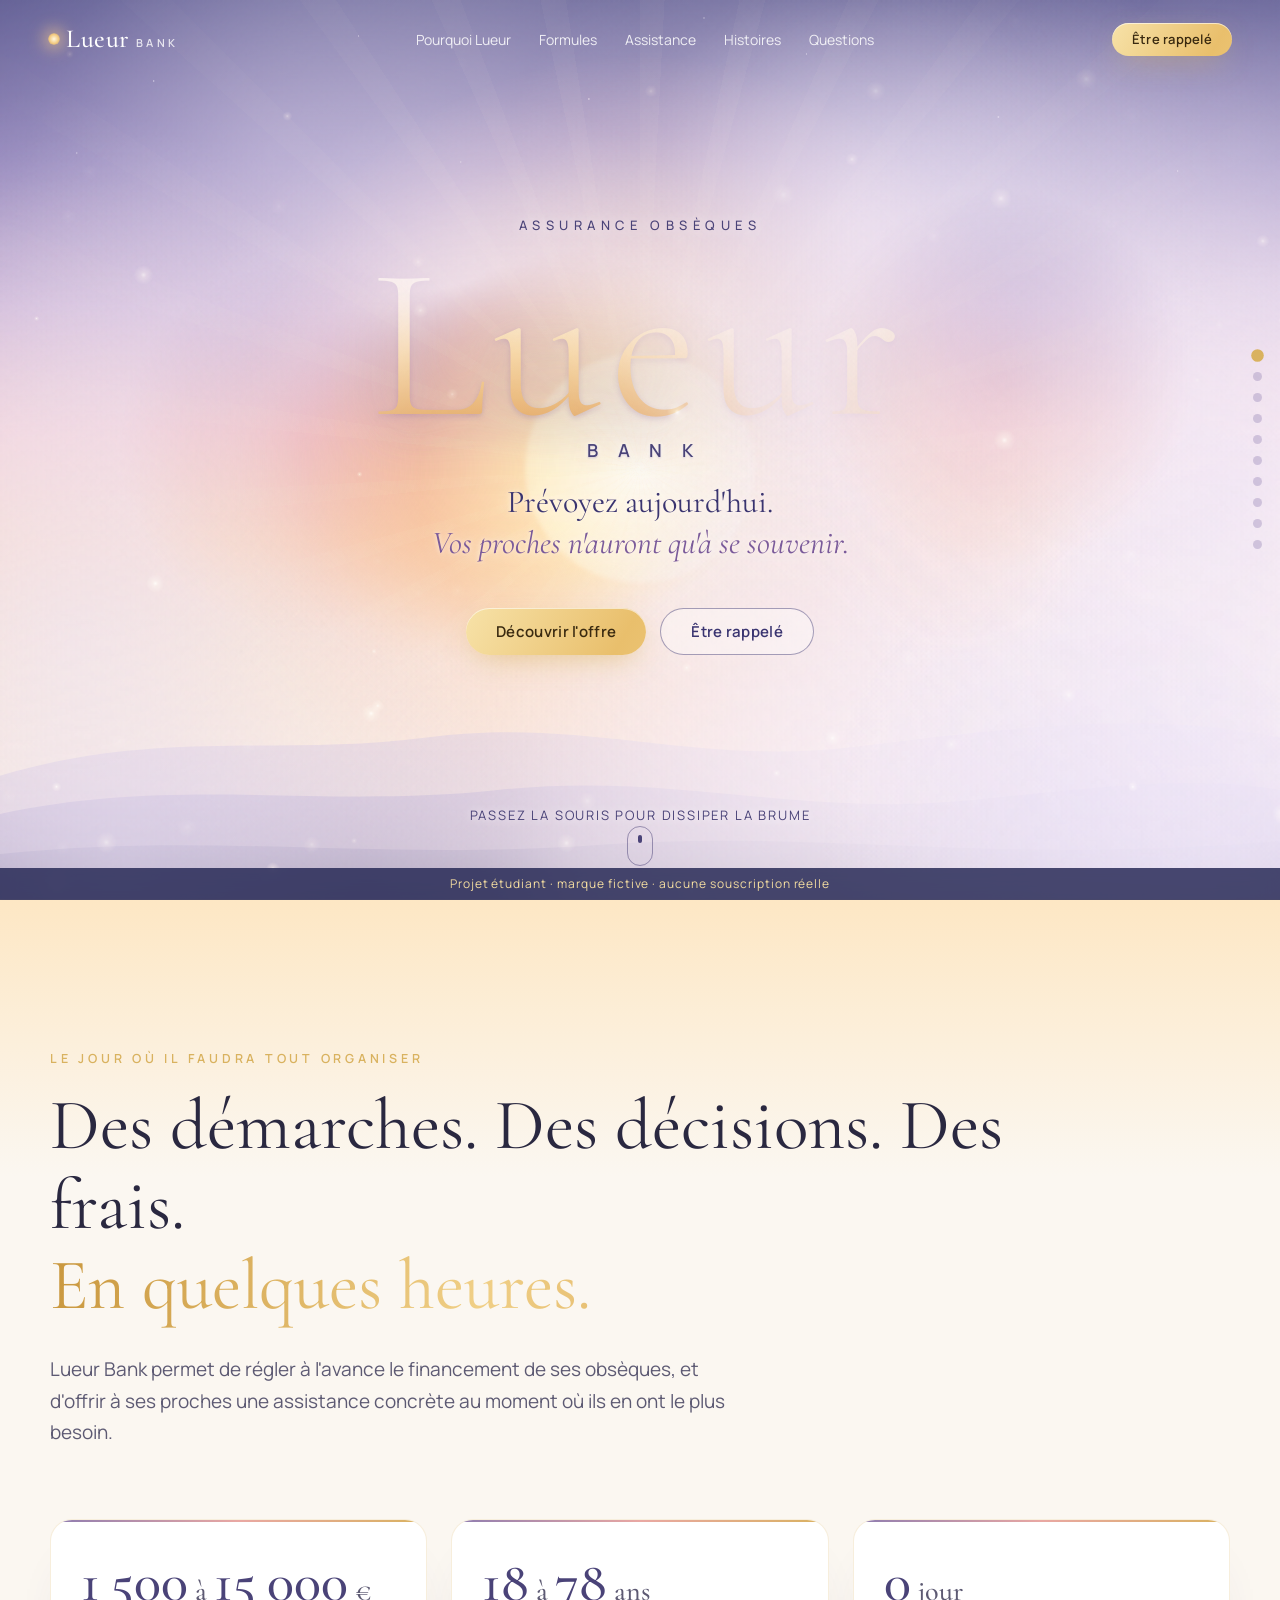
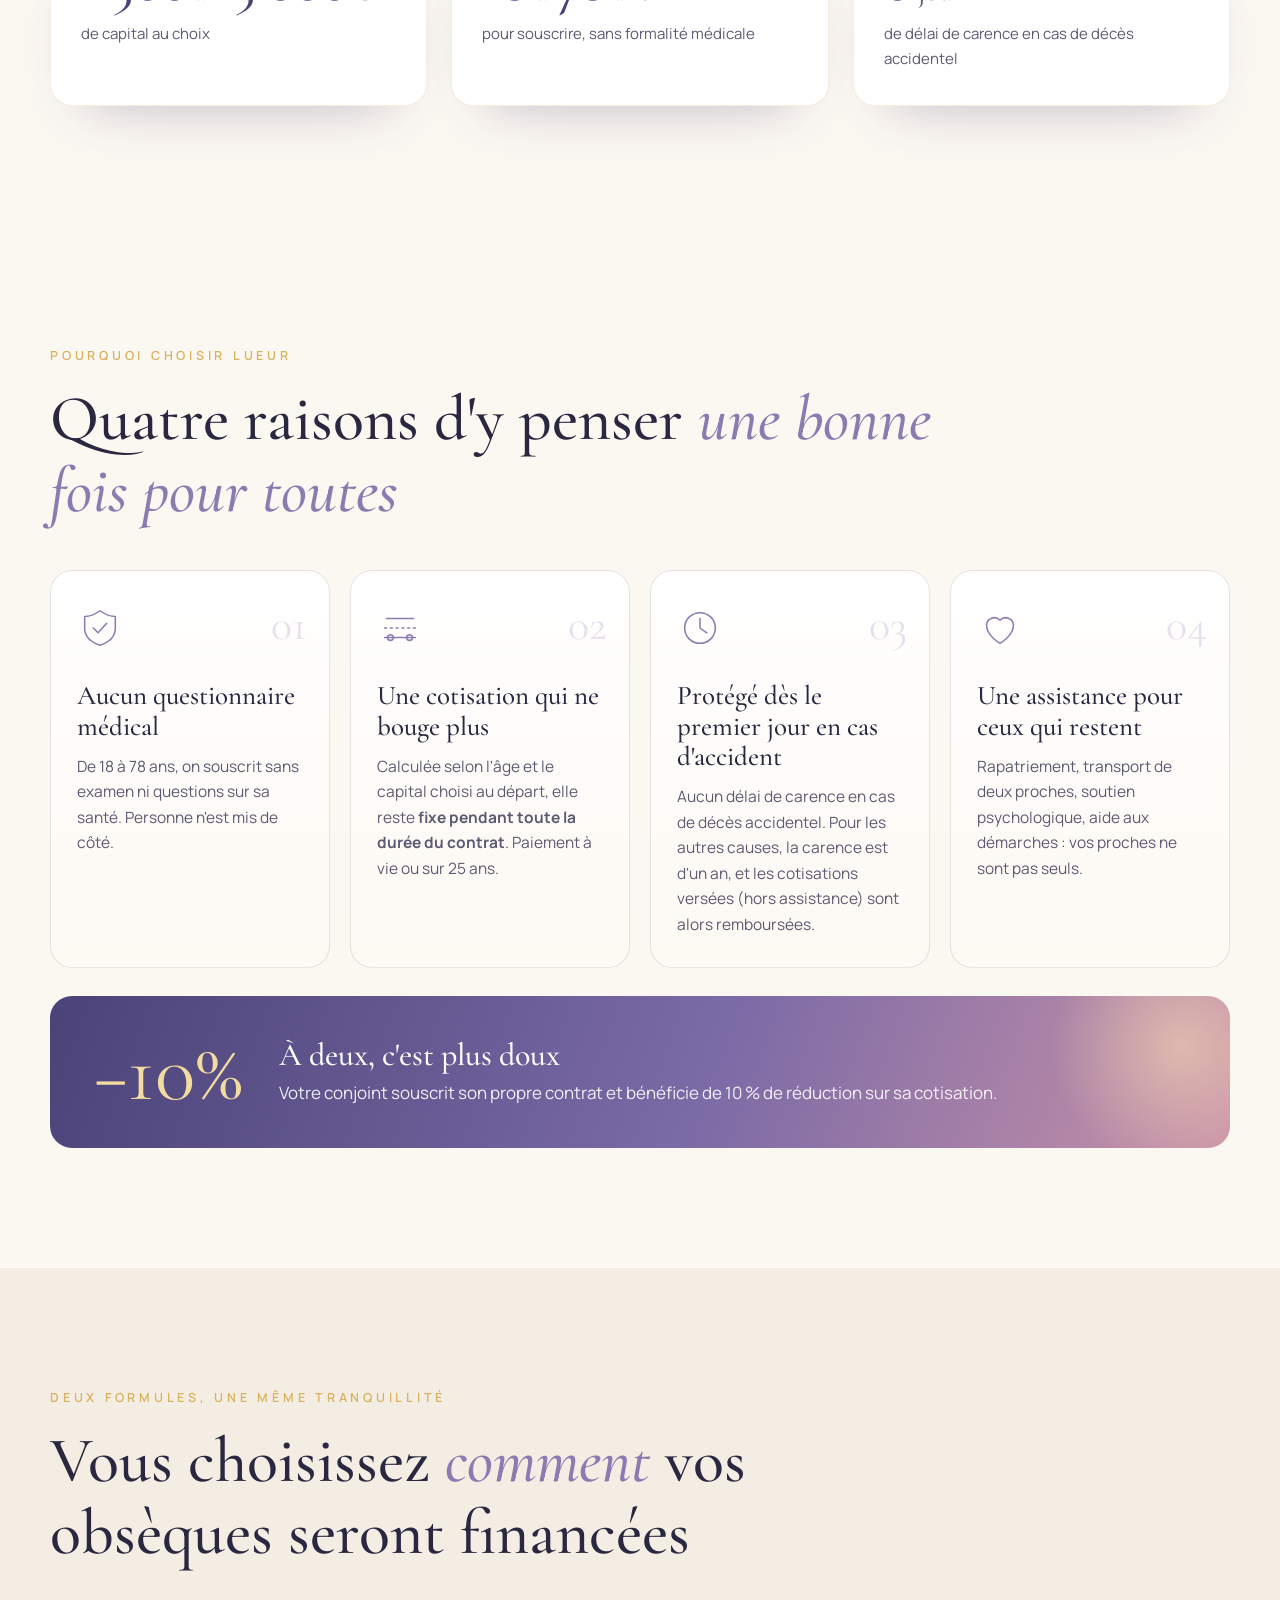
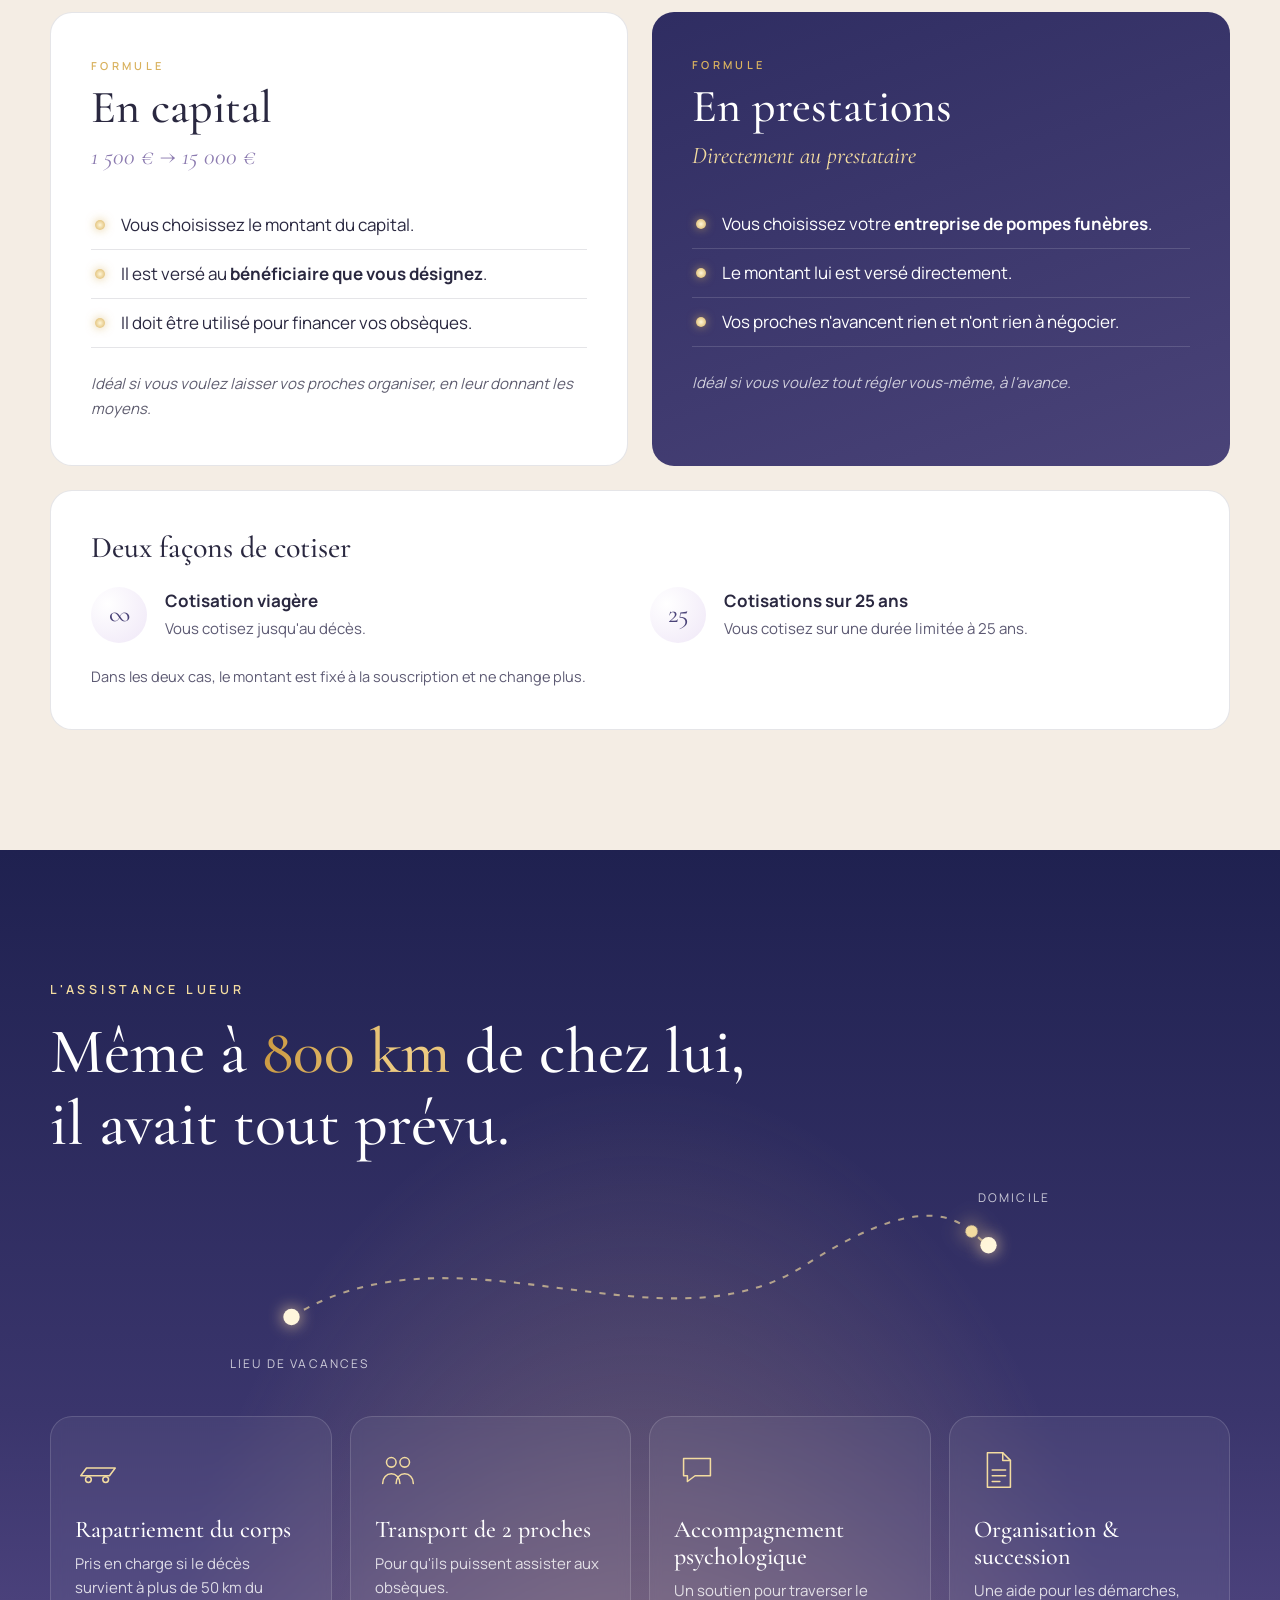
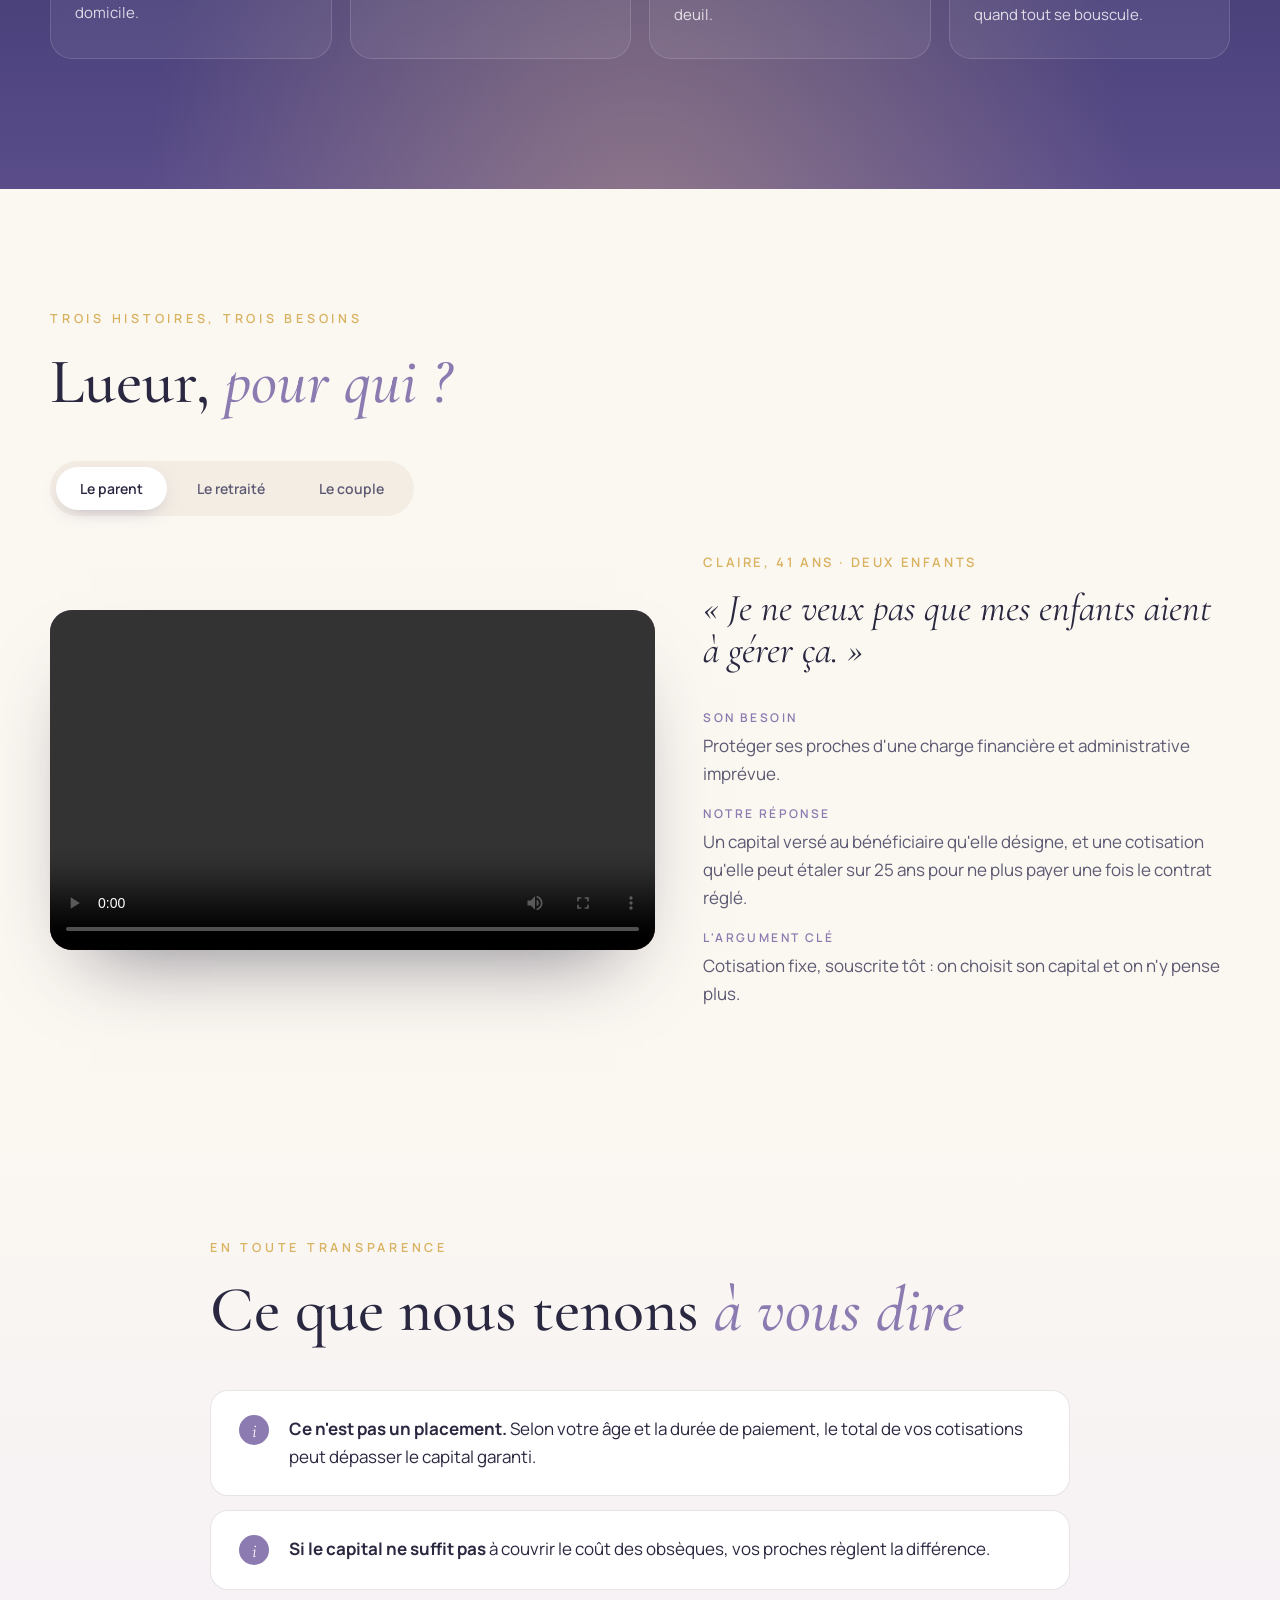
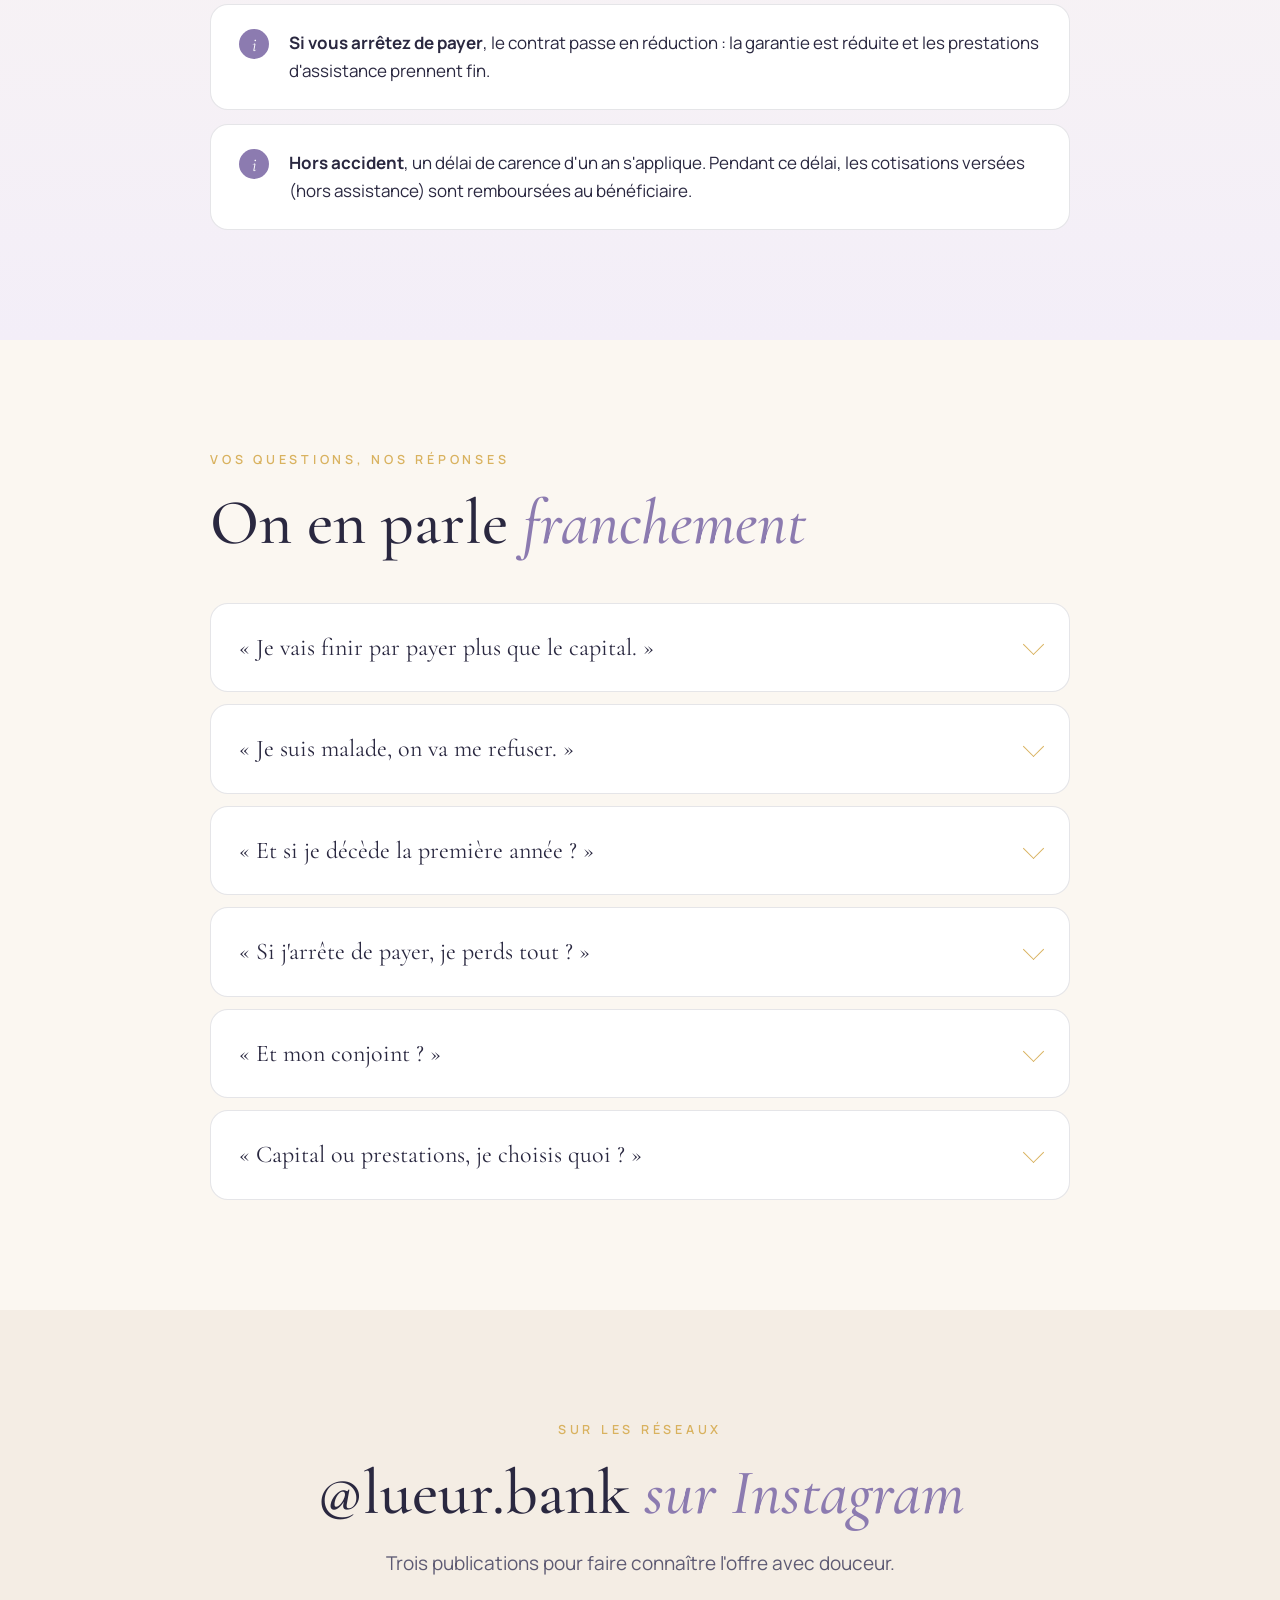
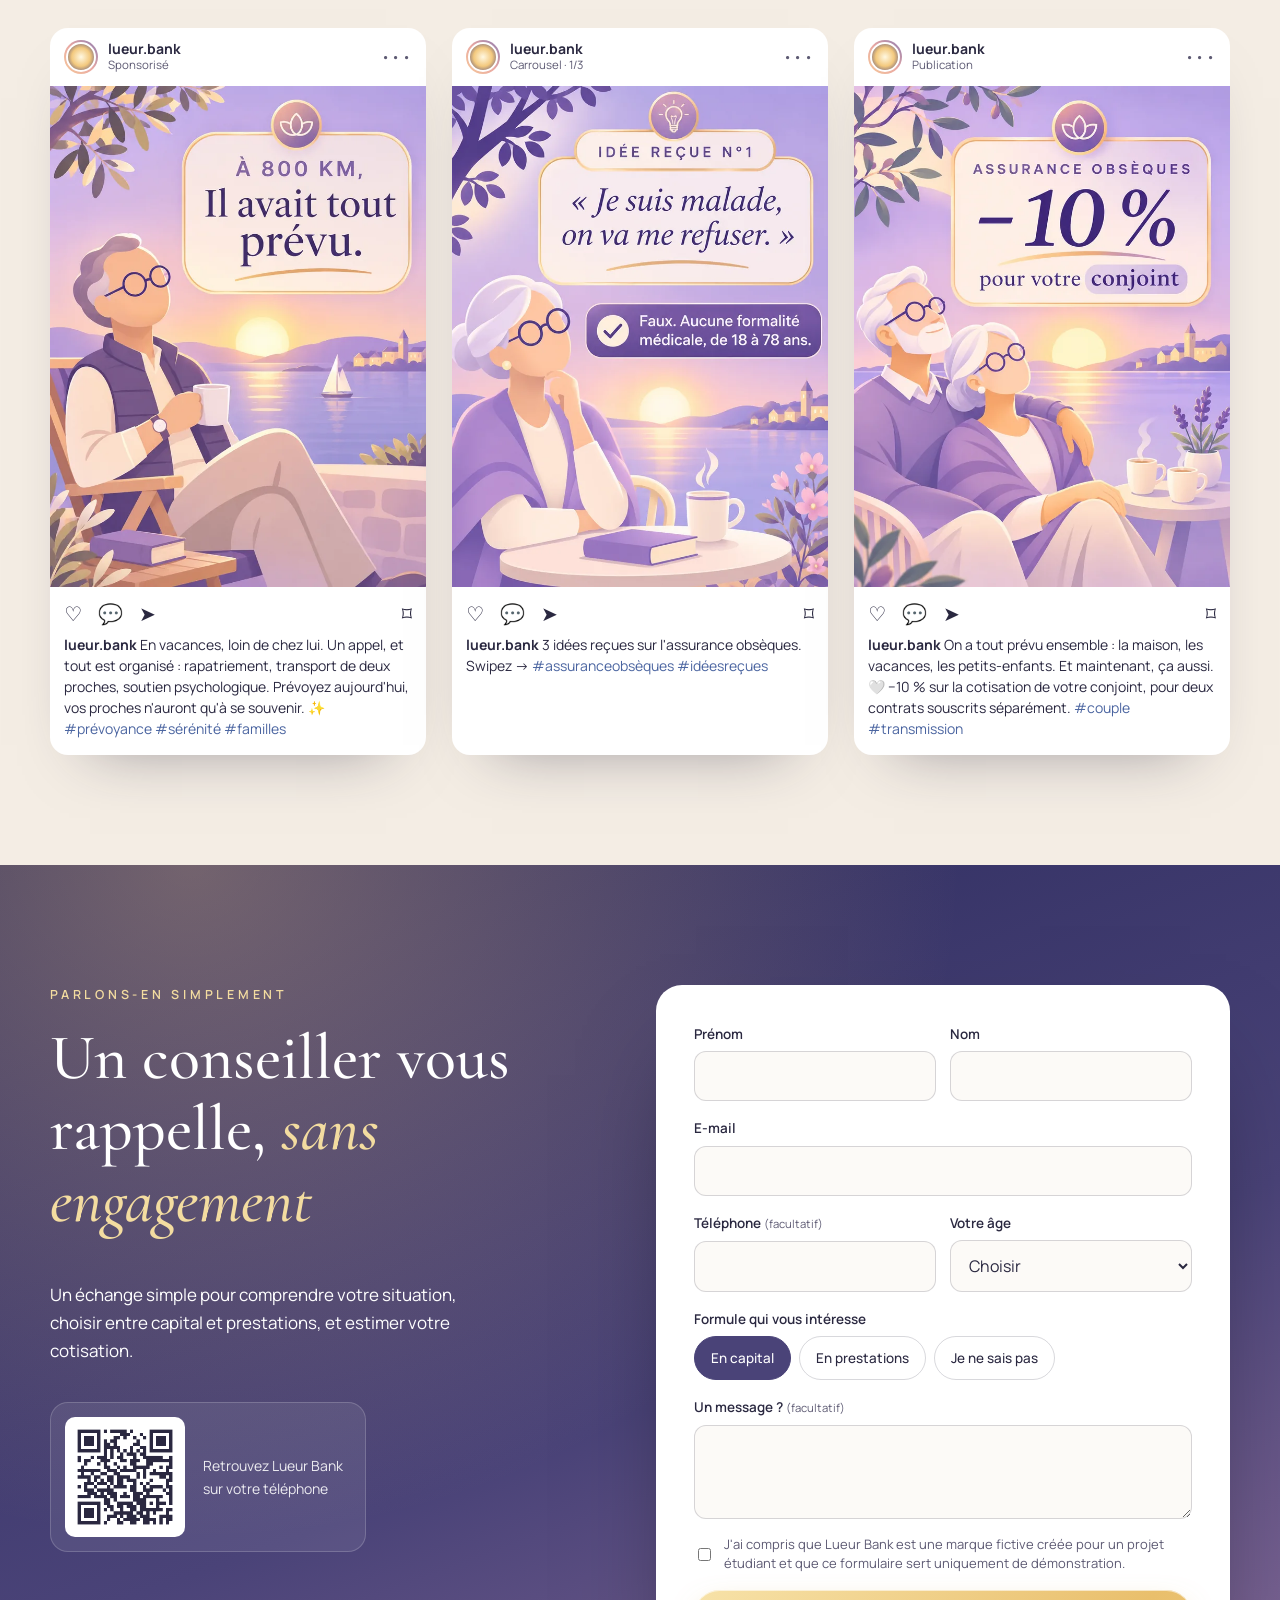
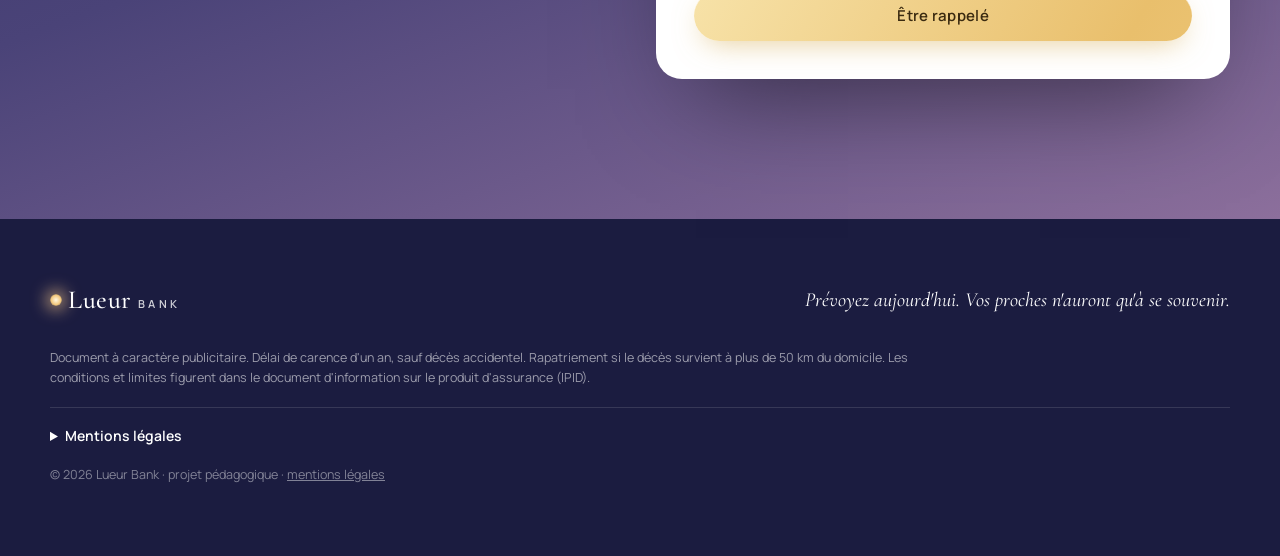
==== commit efd74006: "Ajoute la vidéo persona couple (32 s, 1920x1080) et sa vignette Co-Authored-By: Claude Opus 5.5 <nor" ====
--- a/index.html
+++ b/index.html
@@ -297,7 +297,7 @@
       </article>
       <!-- Persona 3 -->
       <article class="persona" data-p="2">
-        <div class="video-slot" data-video="persona-couple">
+        <div class="video-slot" data-video="persona-couple" data-poster="videos/persona-couple.jpg">
           <div class="video-bg vb3"></div>
           <button class="play" aria-label="Vidéo à venir"><svg viewBox="0 0 24 24"><path d="M8 5v14l11-7z"/></svg></button>
           <span class="video-tag">Vidéo motion design · à venir</span>
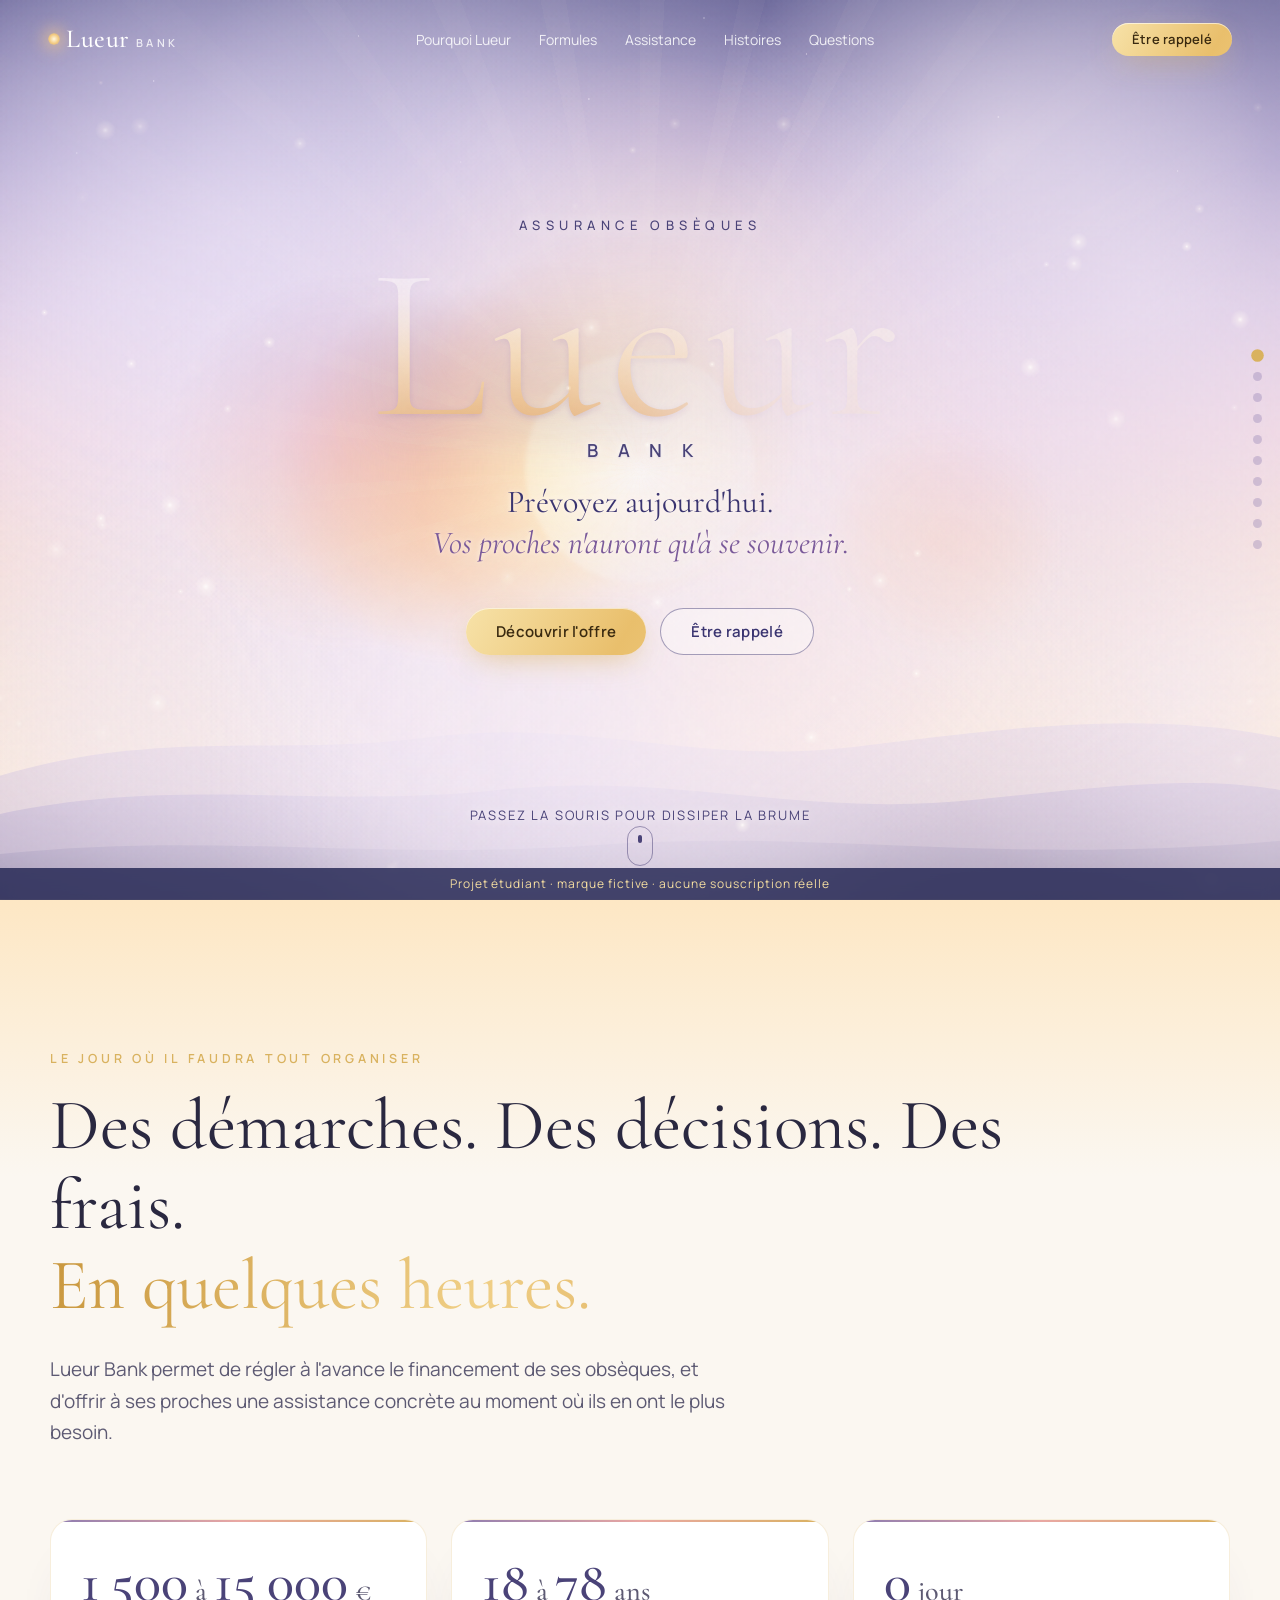
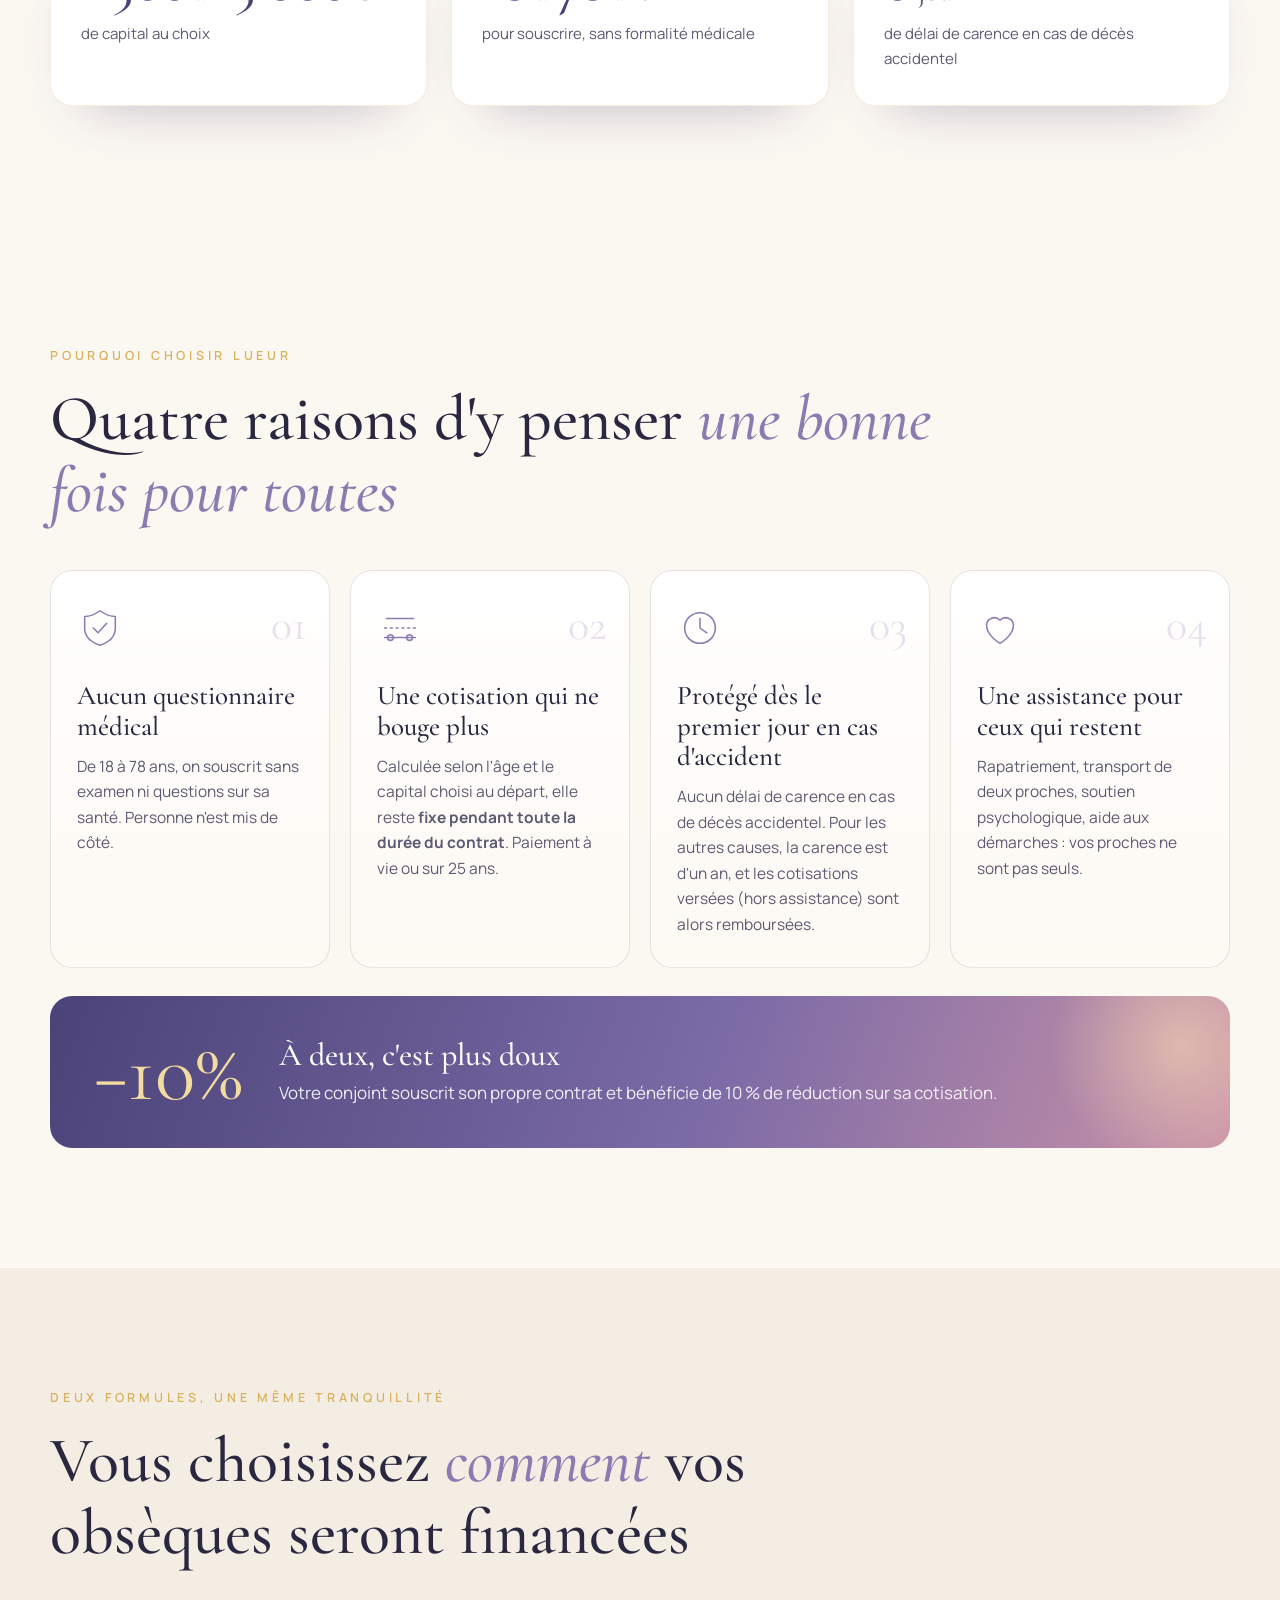
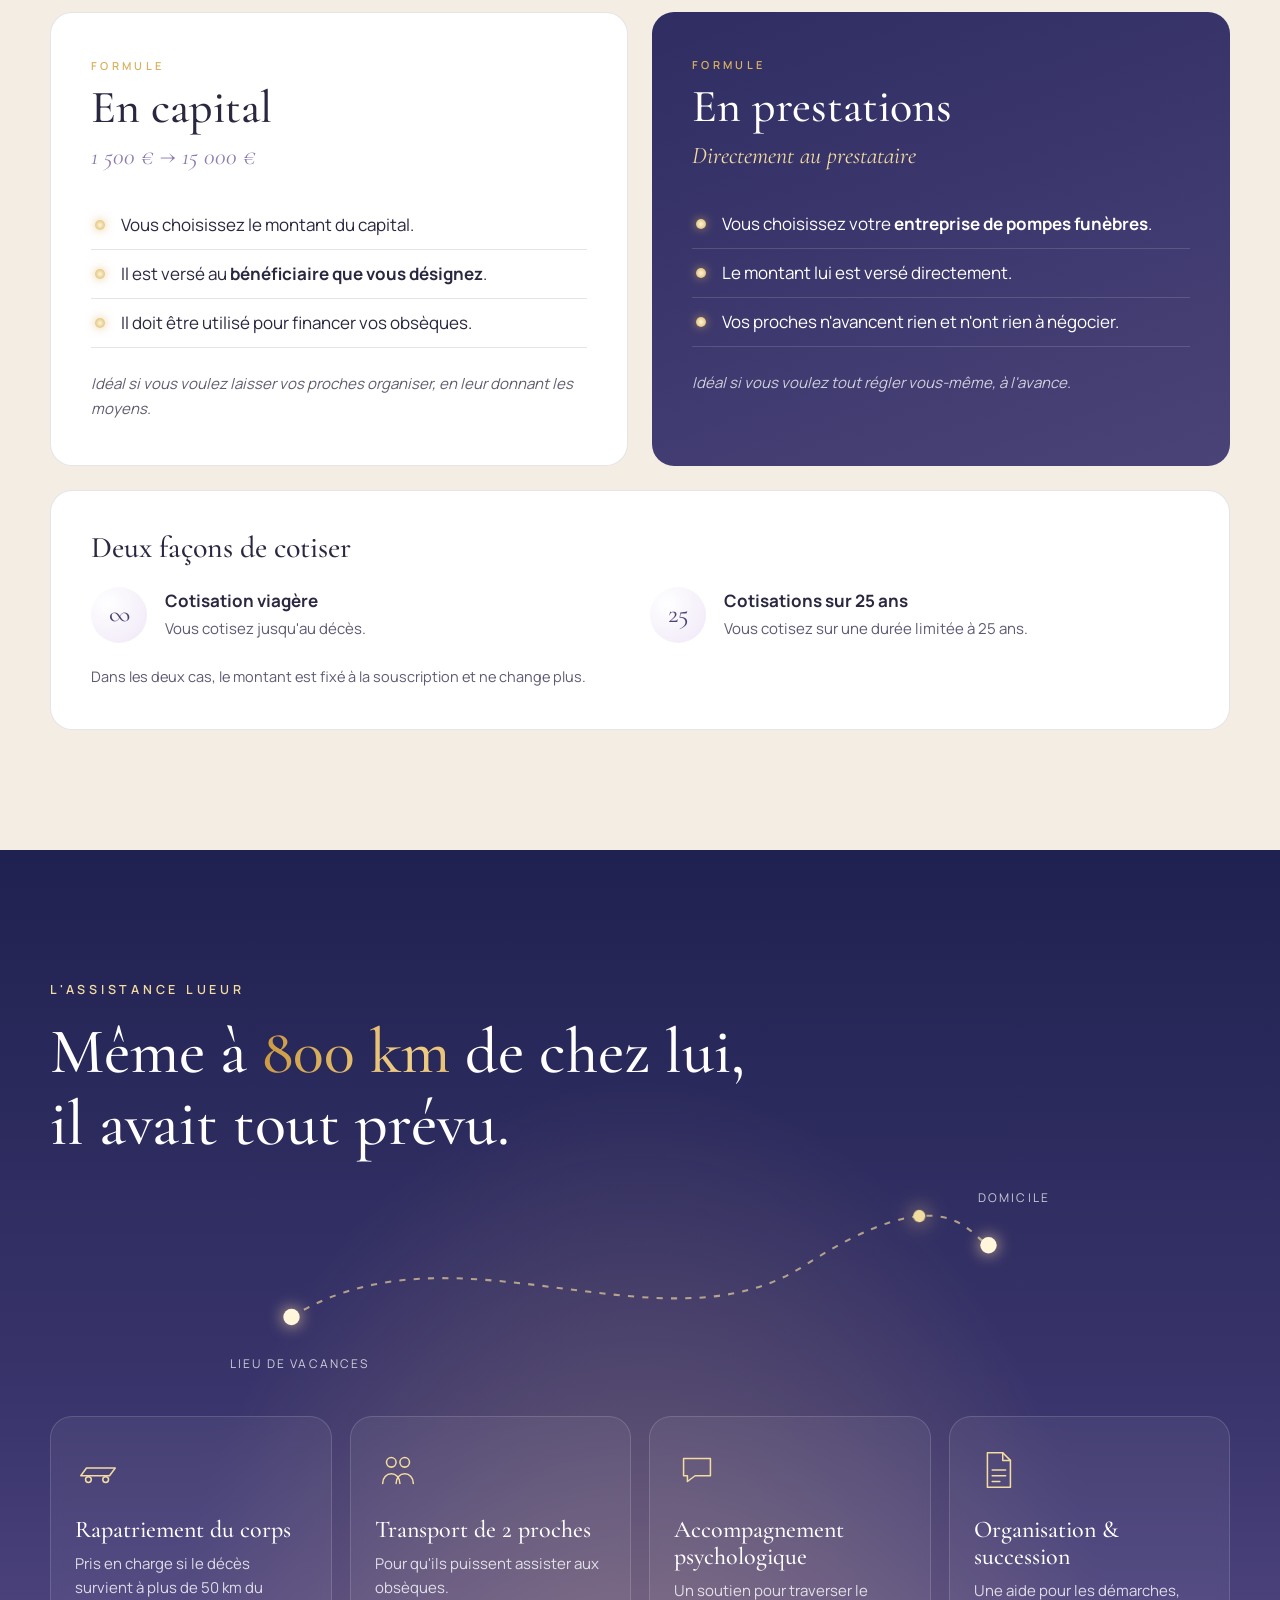
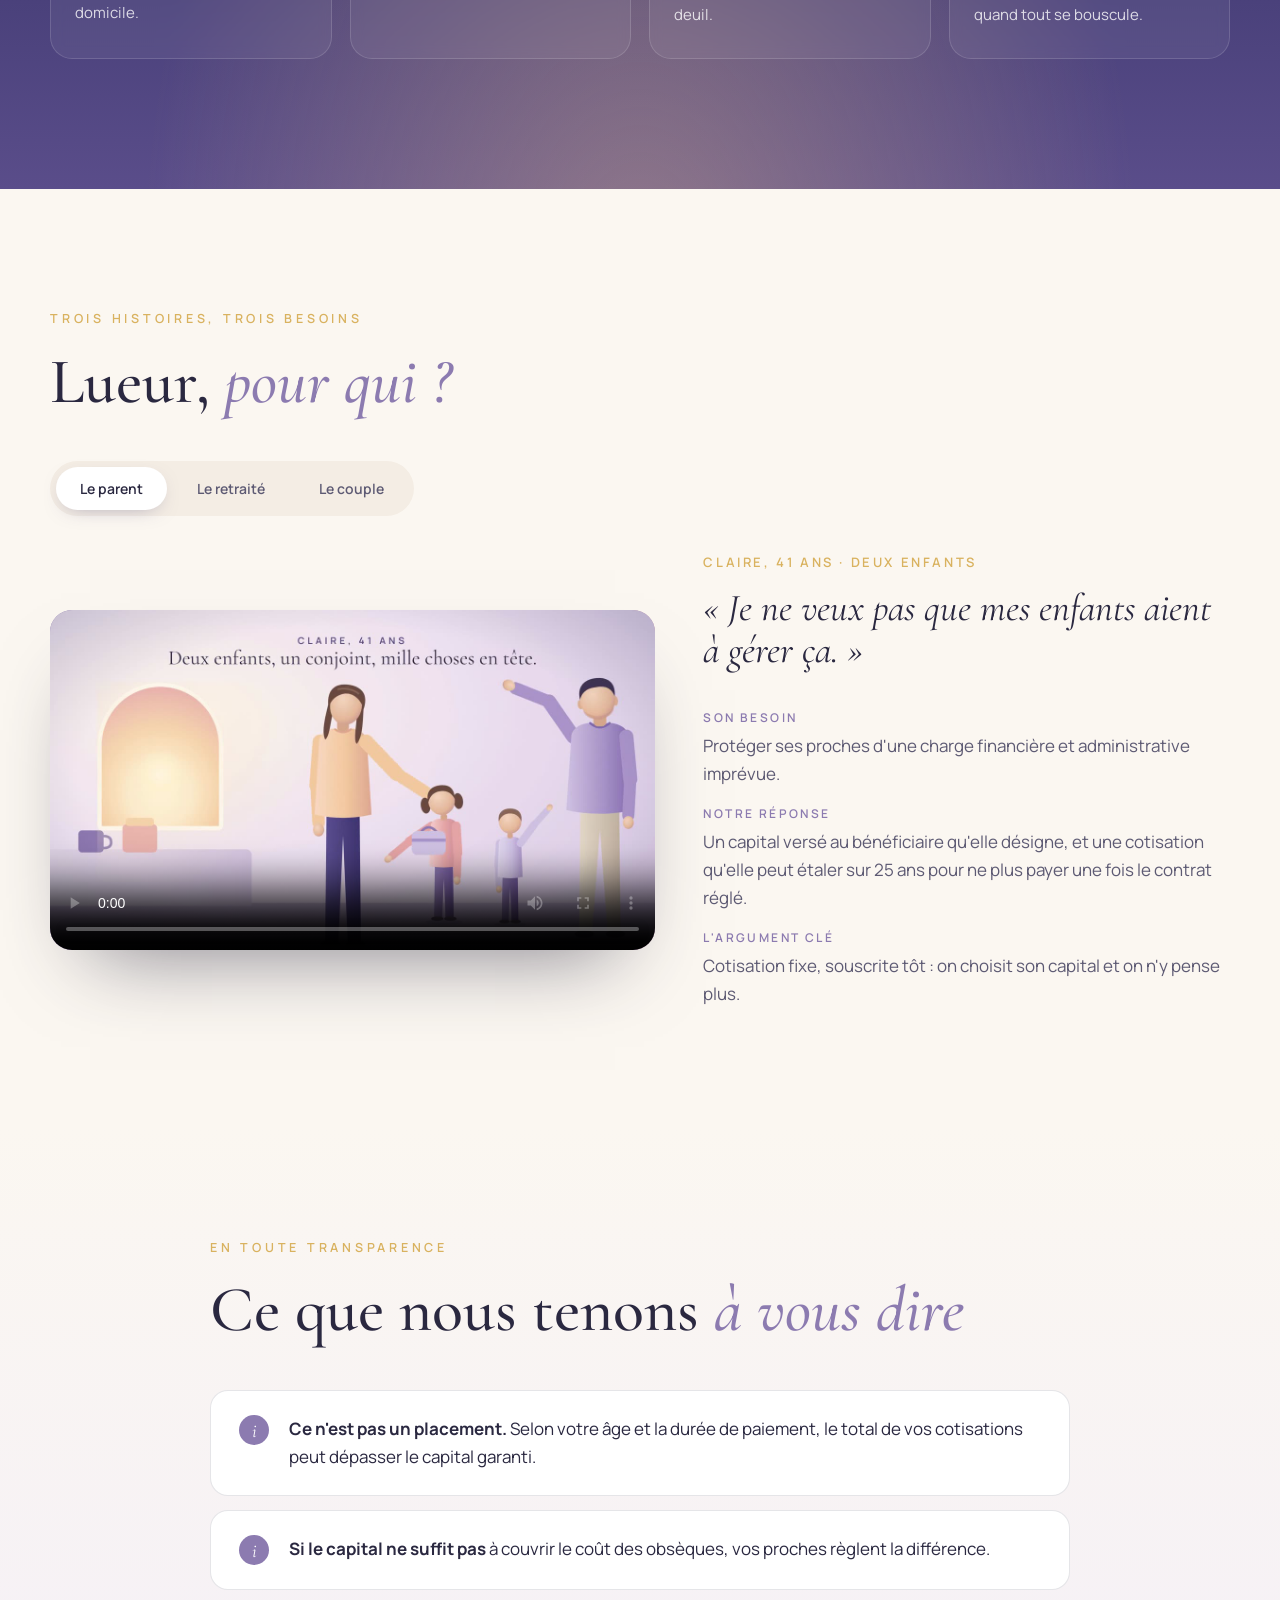
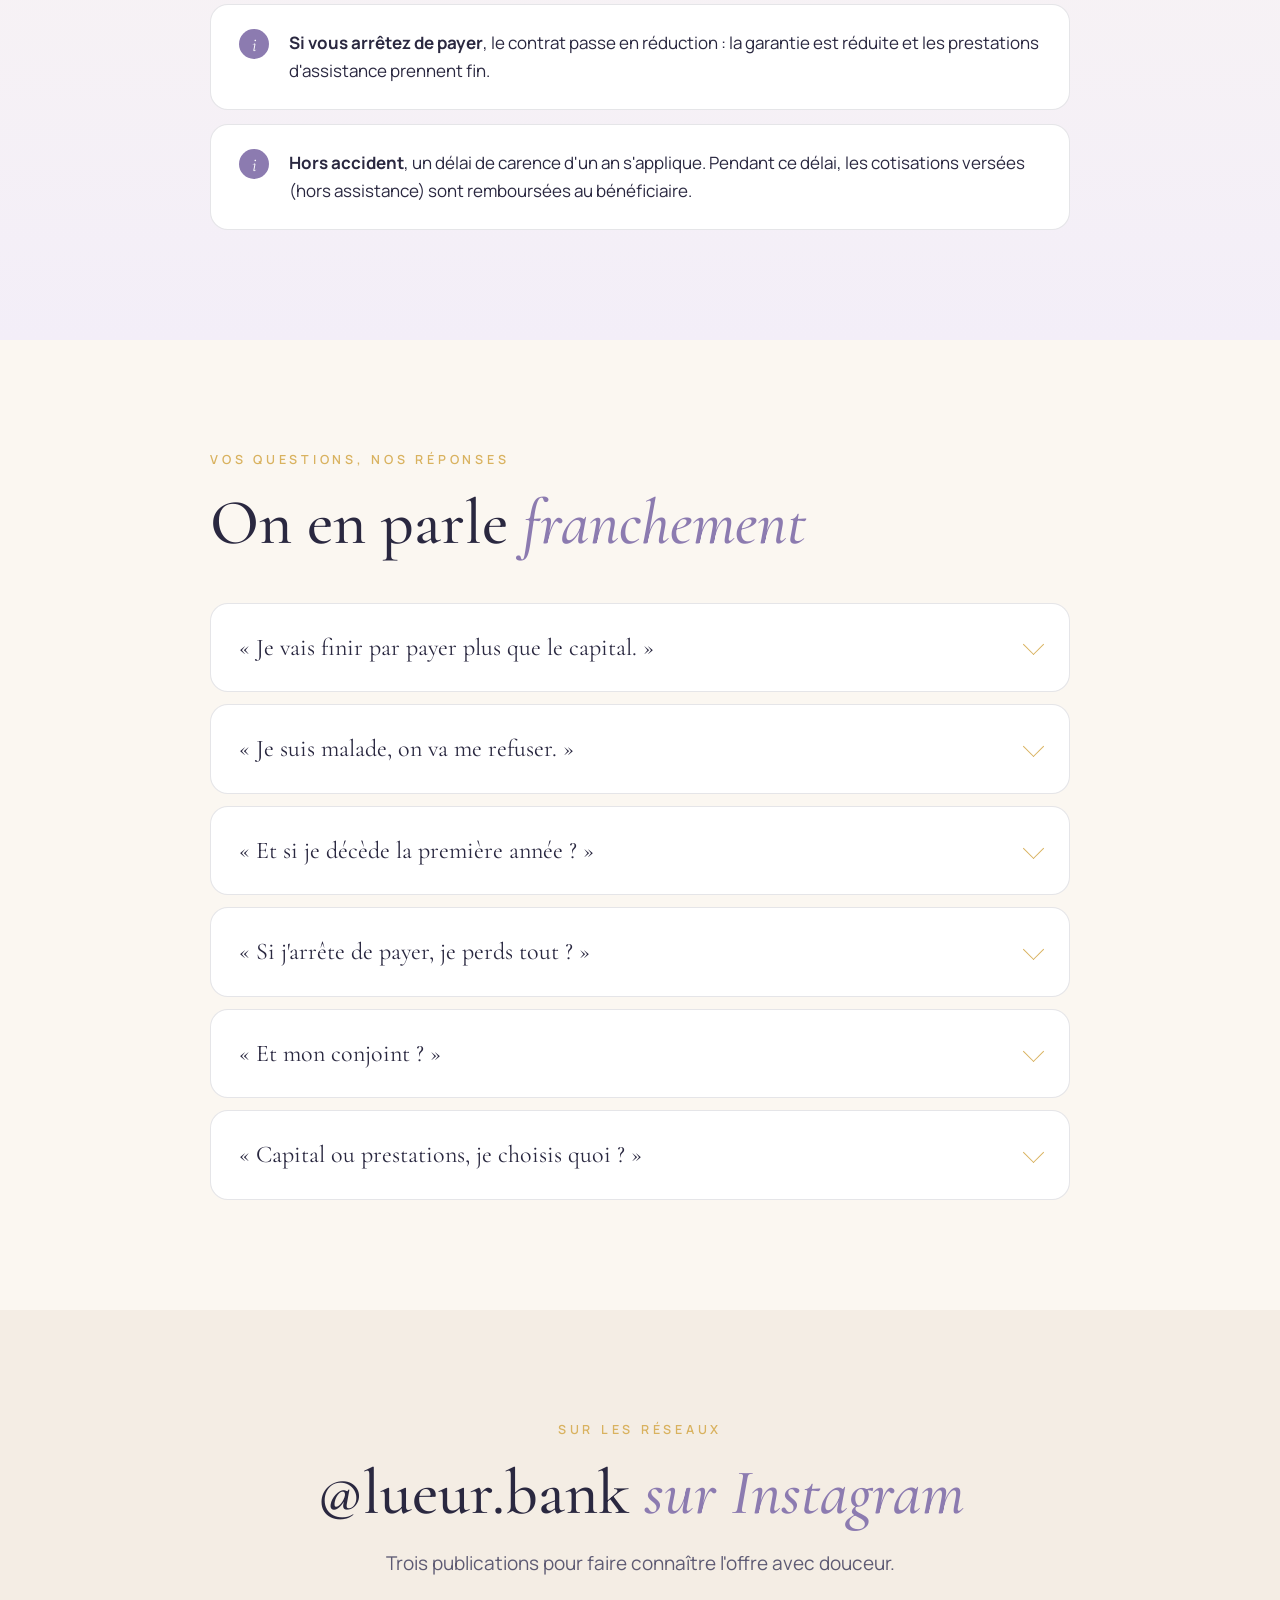
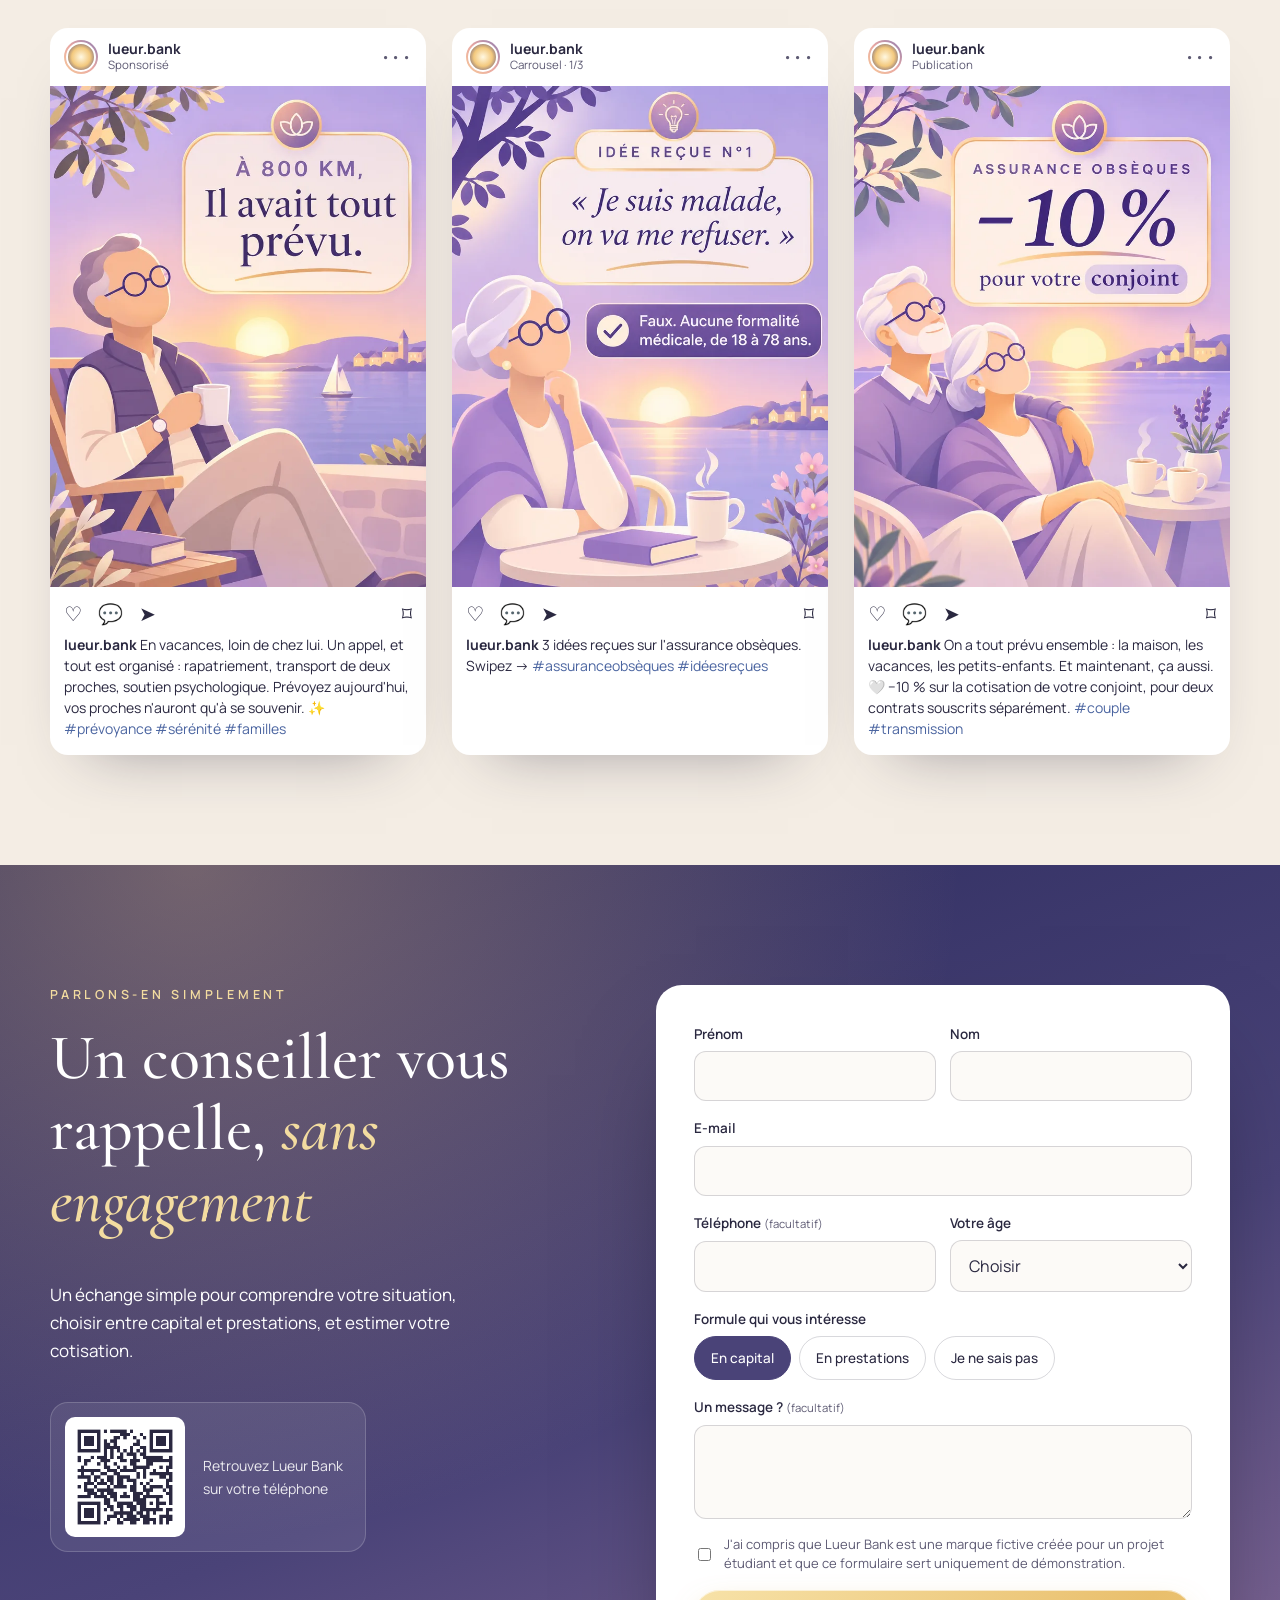
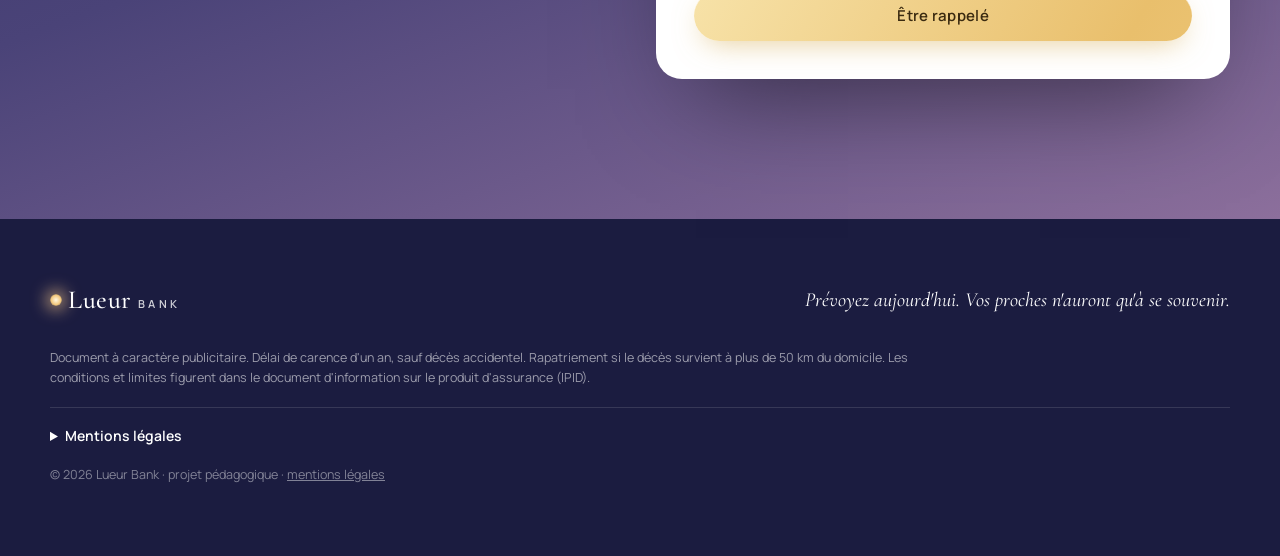
==== commit 82528178: "Compresse la vidéo du parent pour le web et ajoute sa vignette 12,3 Mo -> 3,6 Mo (H.264 CRF 25, fast" ====
--- a/index.html
+++ b/index.html
@@ -263,7 +263,7 @@
     <div class="personas">
       <!-- Persona 1 -->
       <article class="persona is-active" data-p="0">
-        <div class="video-slot" data-video="persona-parent">
+        <div class="video-slot" data-video="persona-parent" data-poster="videos/persona-parent.jpg">
           <div class="video-bg vb1"></div>
           <button class="play" aria-label="Vidéo à venir"><svg viewBox="0 0 24 24"><path d="M8 5v14l11-7z"/></svg></button>
           <span class="video-tag">Vidéo motion design · à venir</span>
